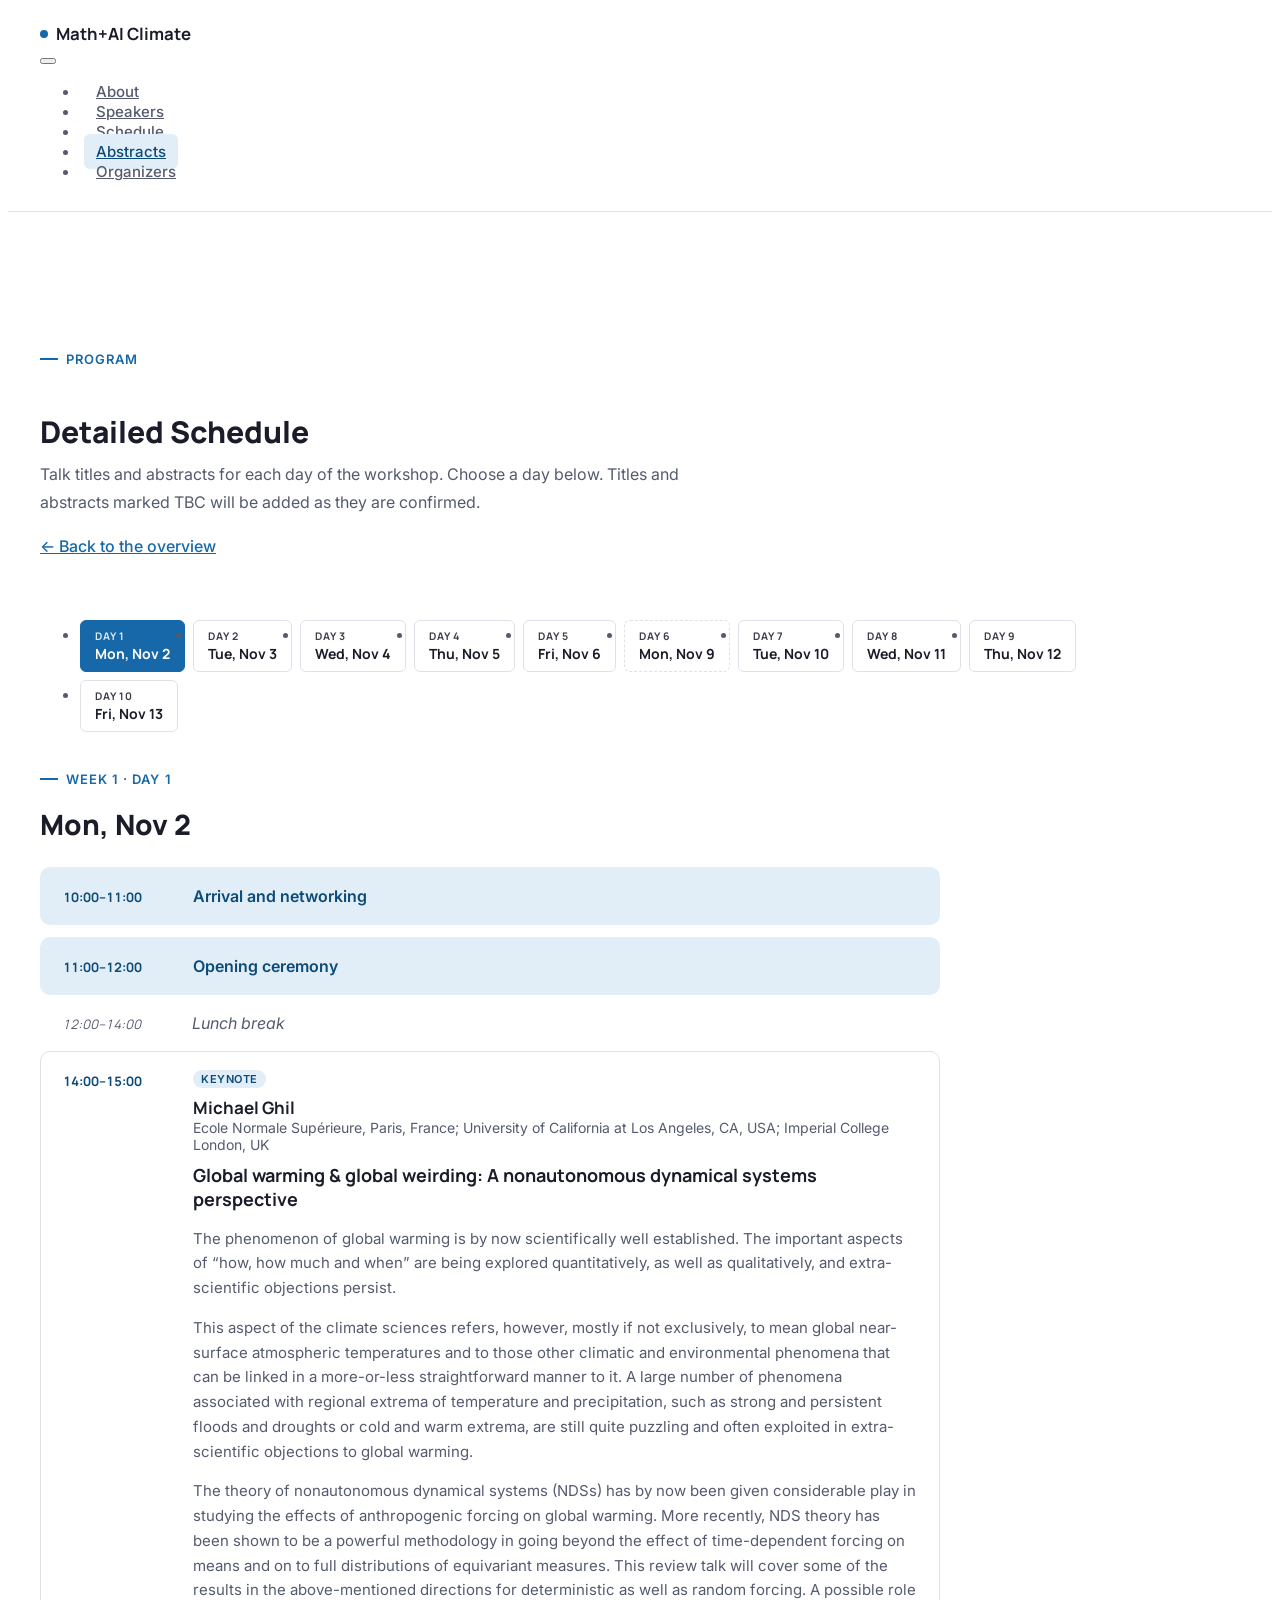
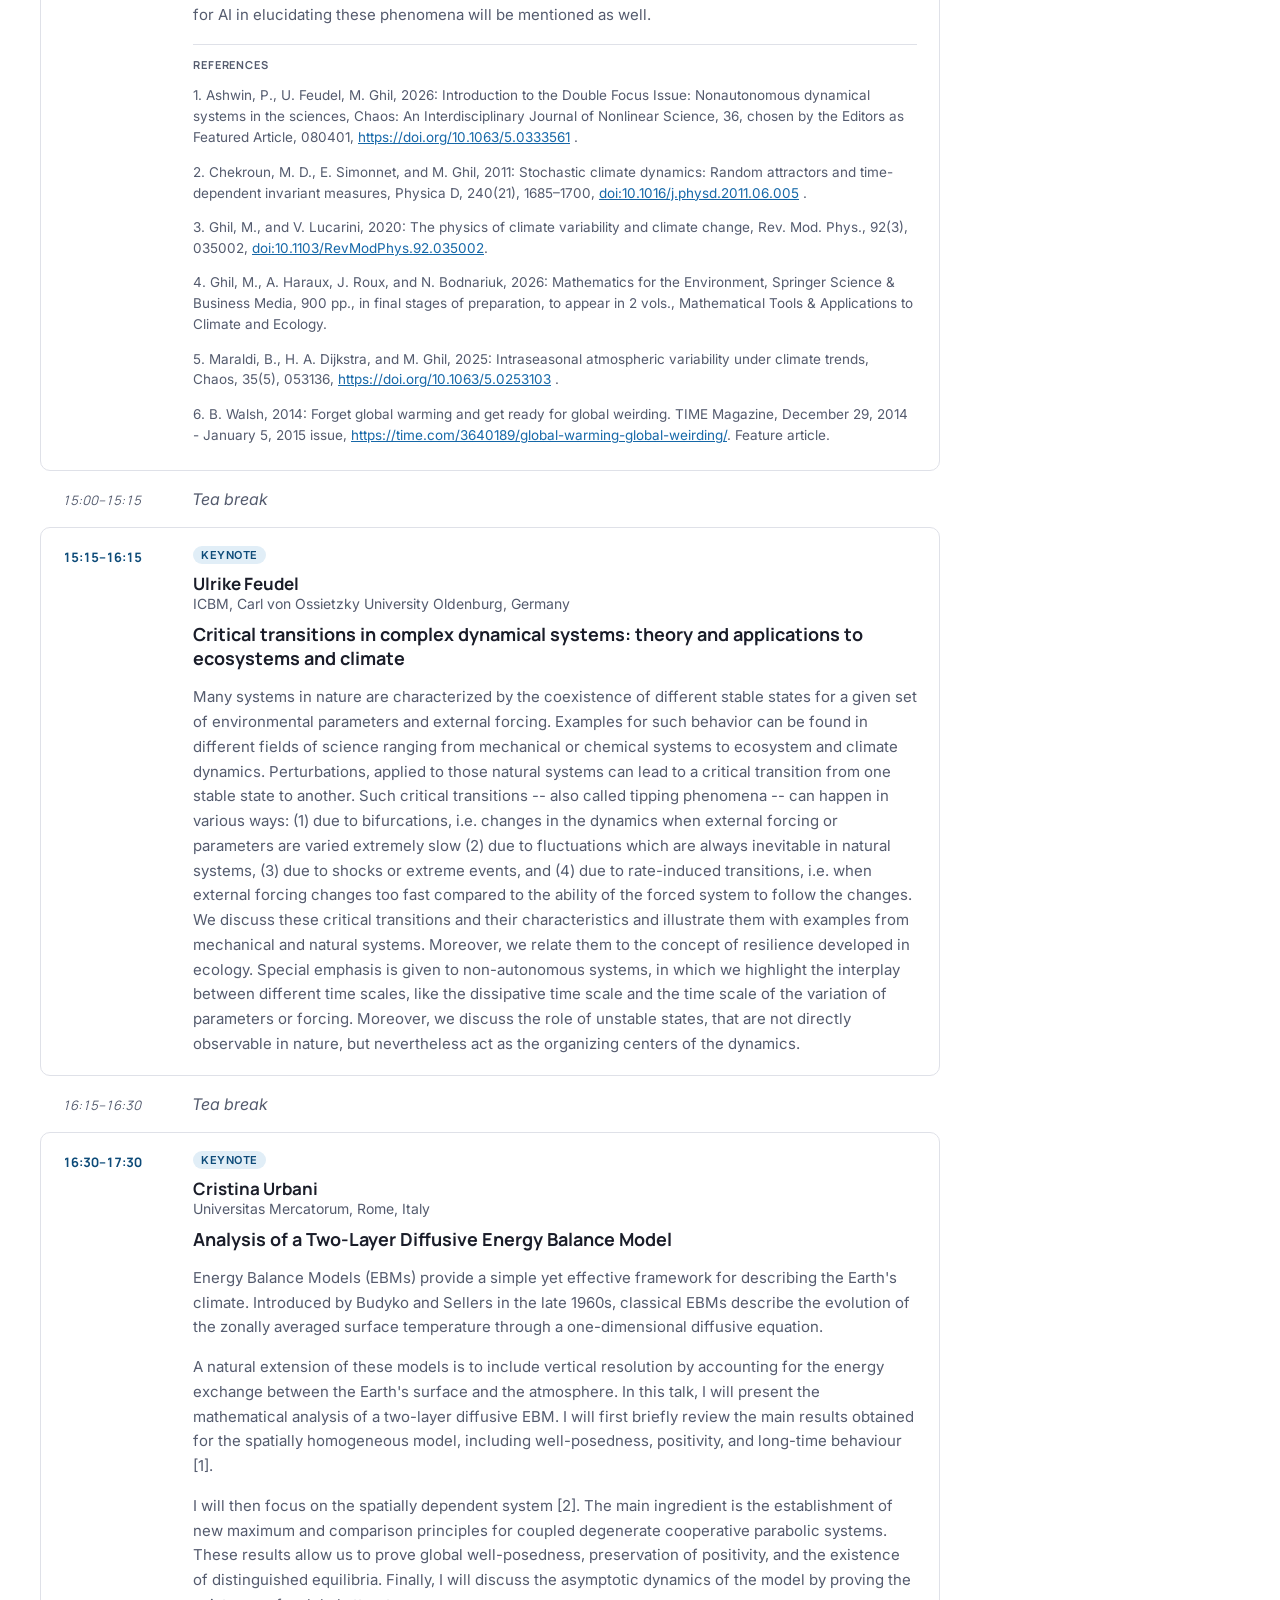
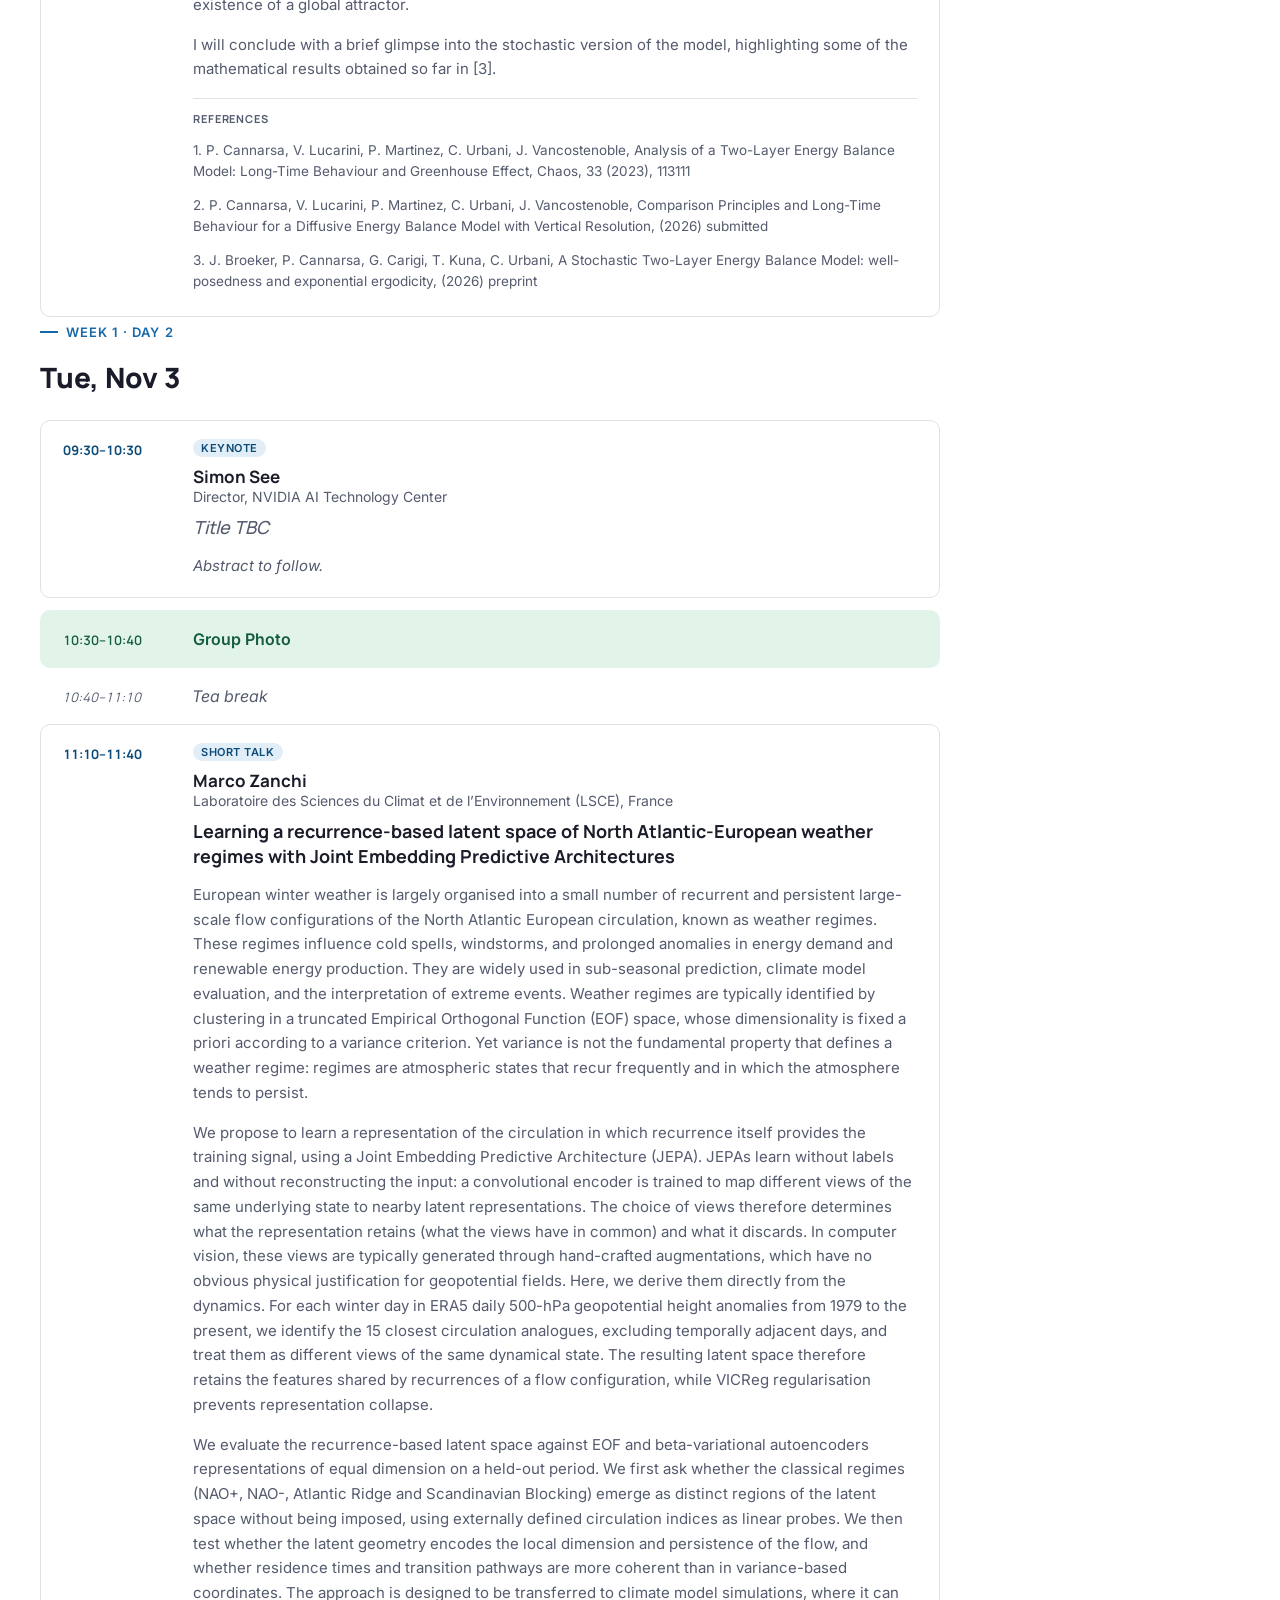
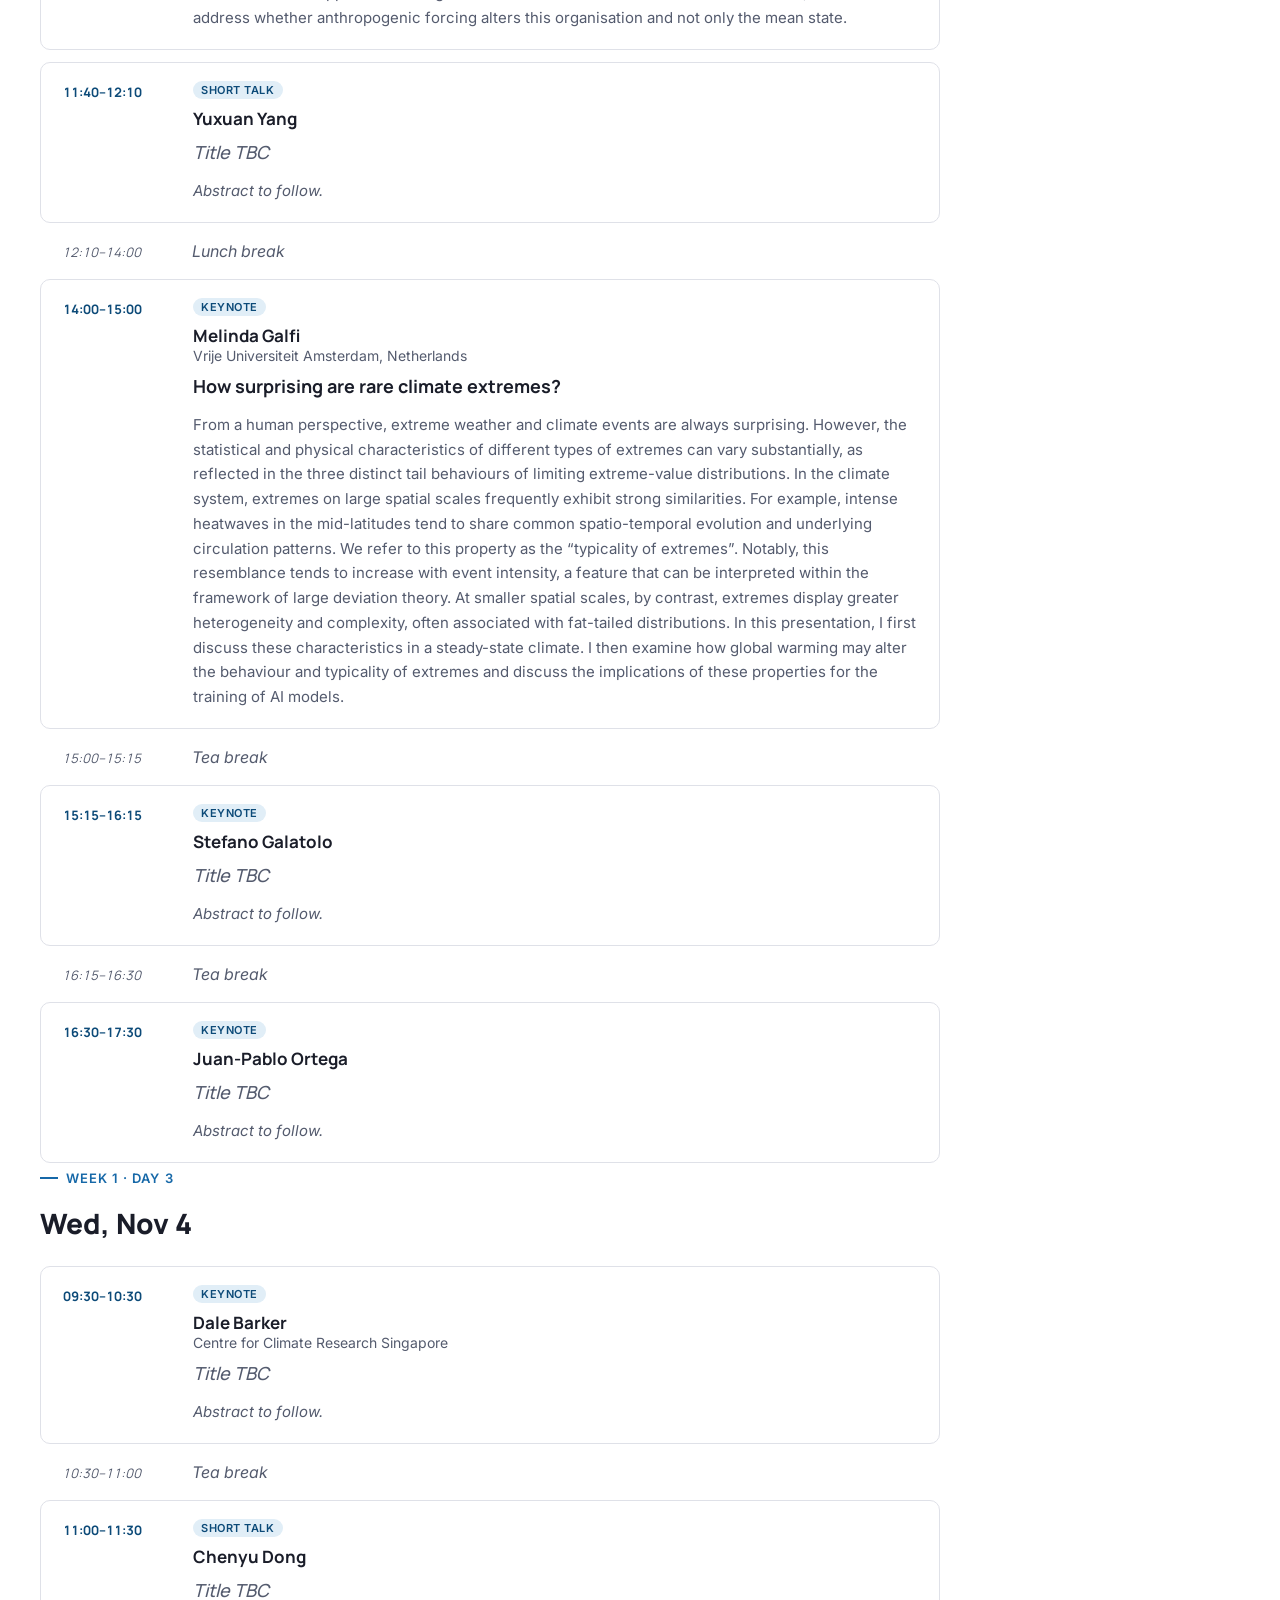
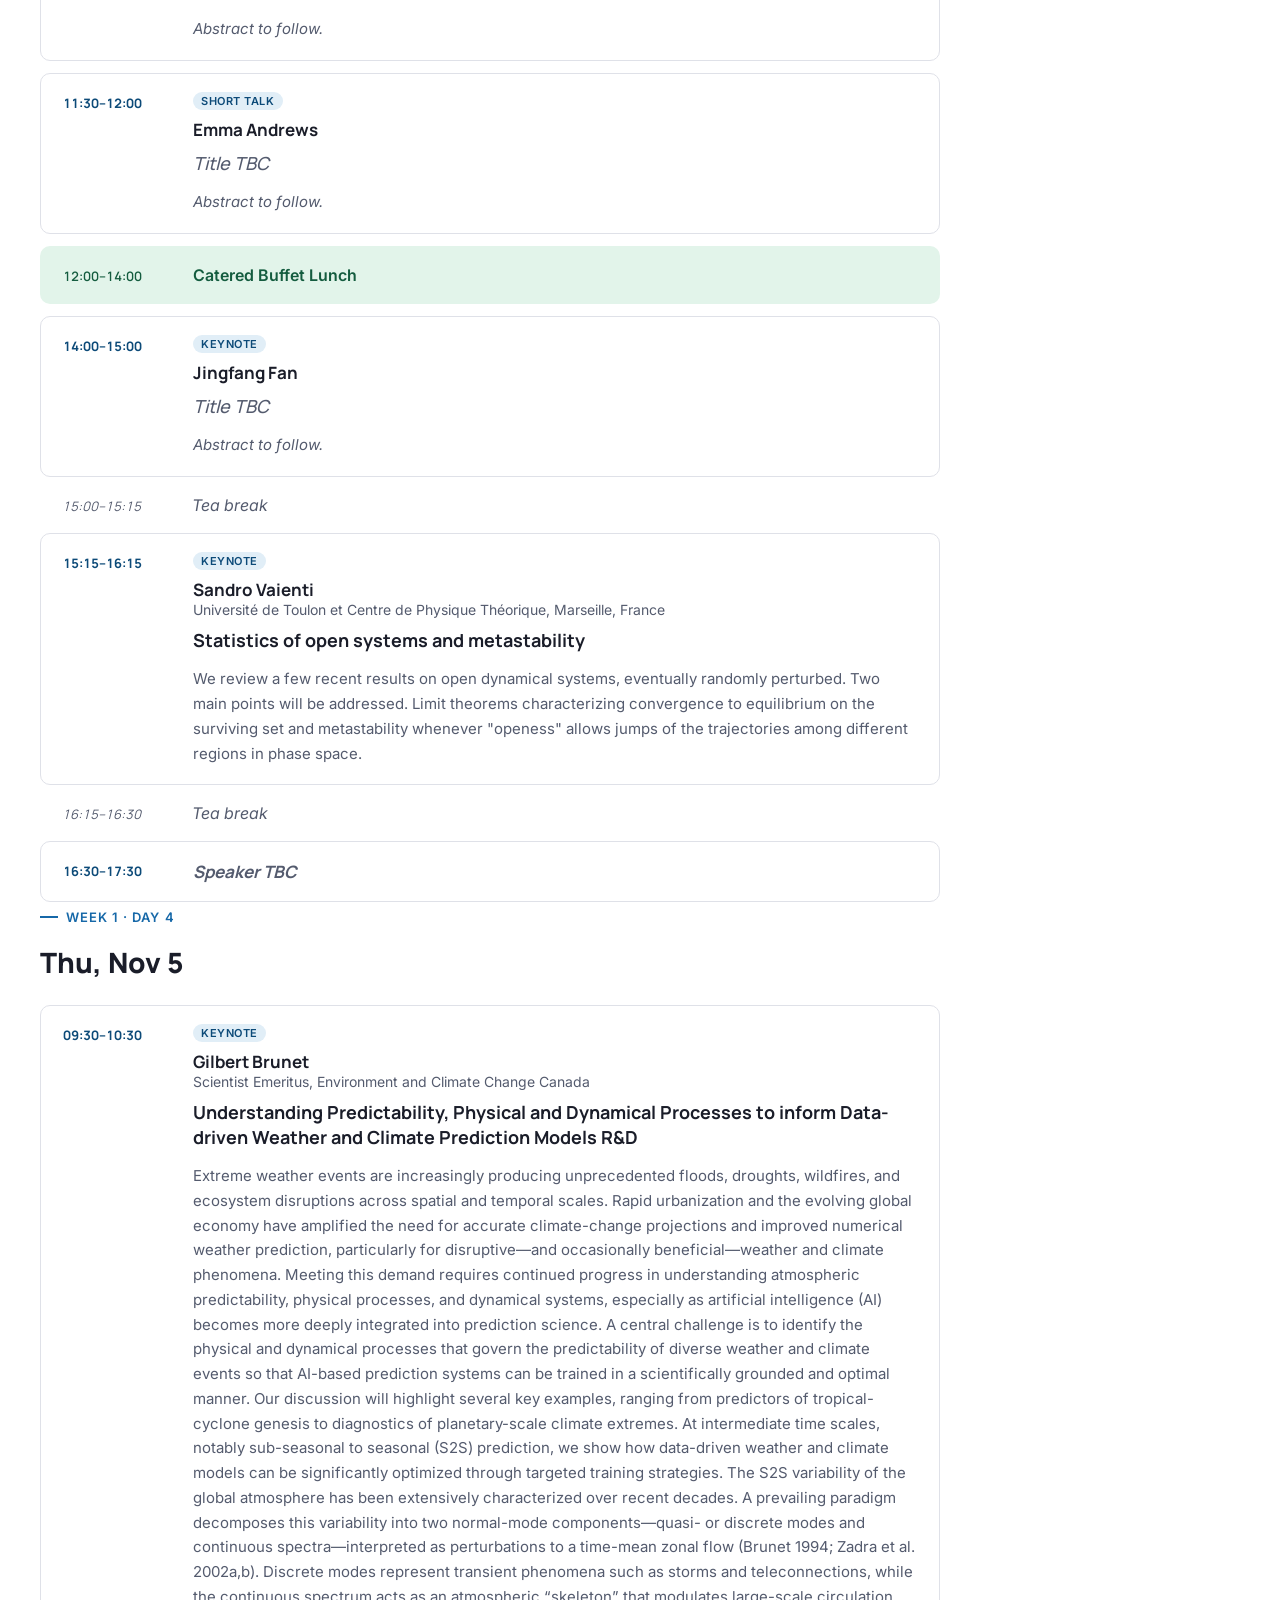
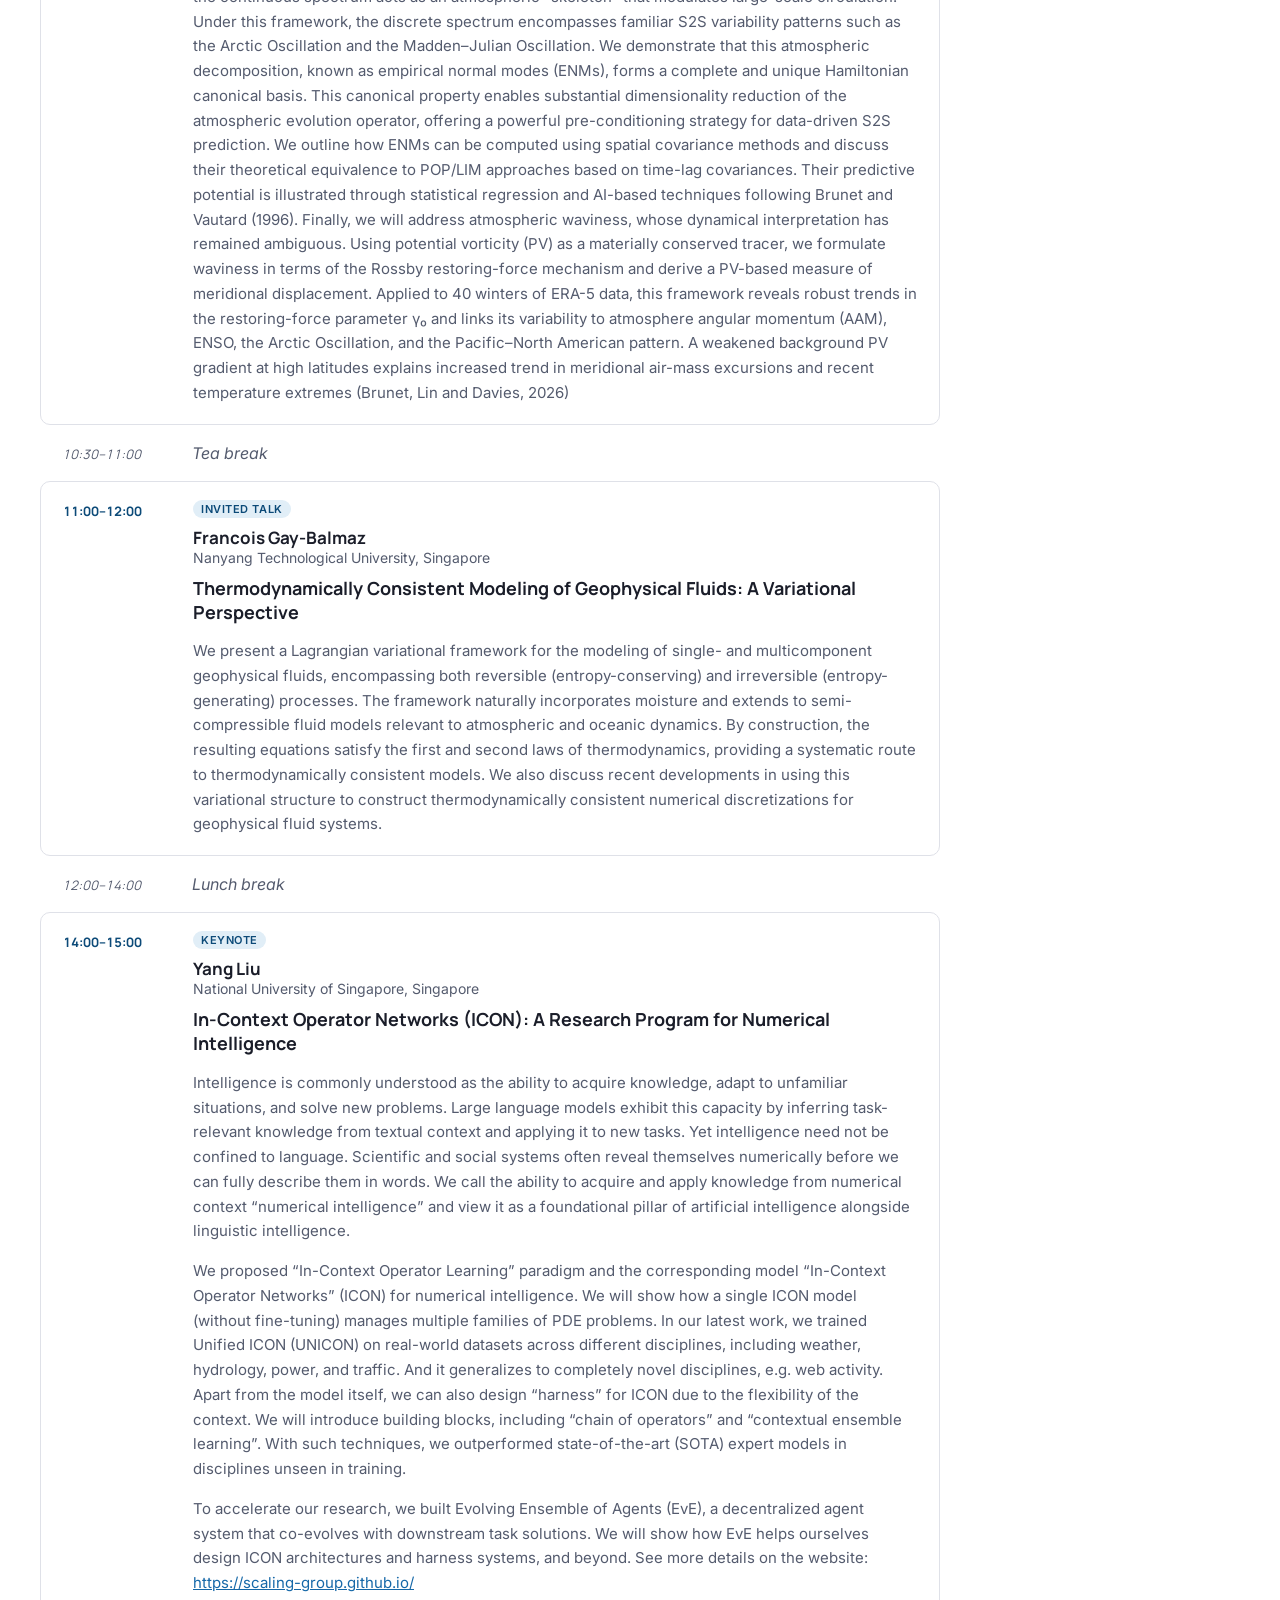
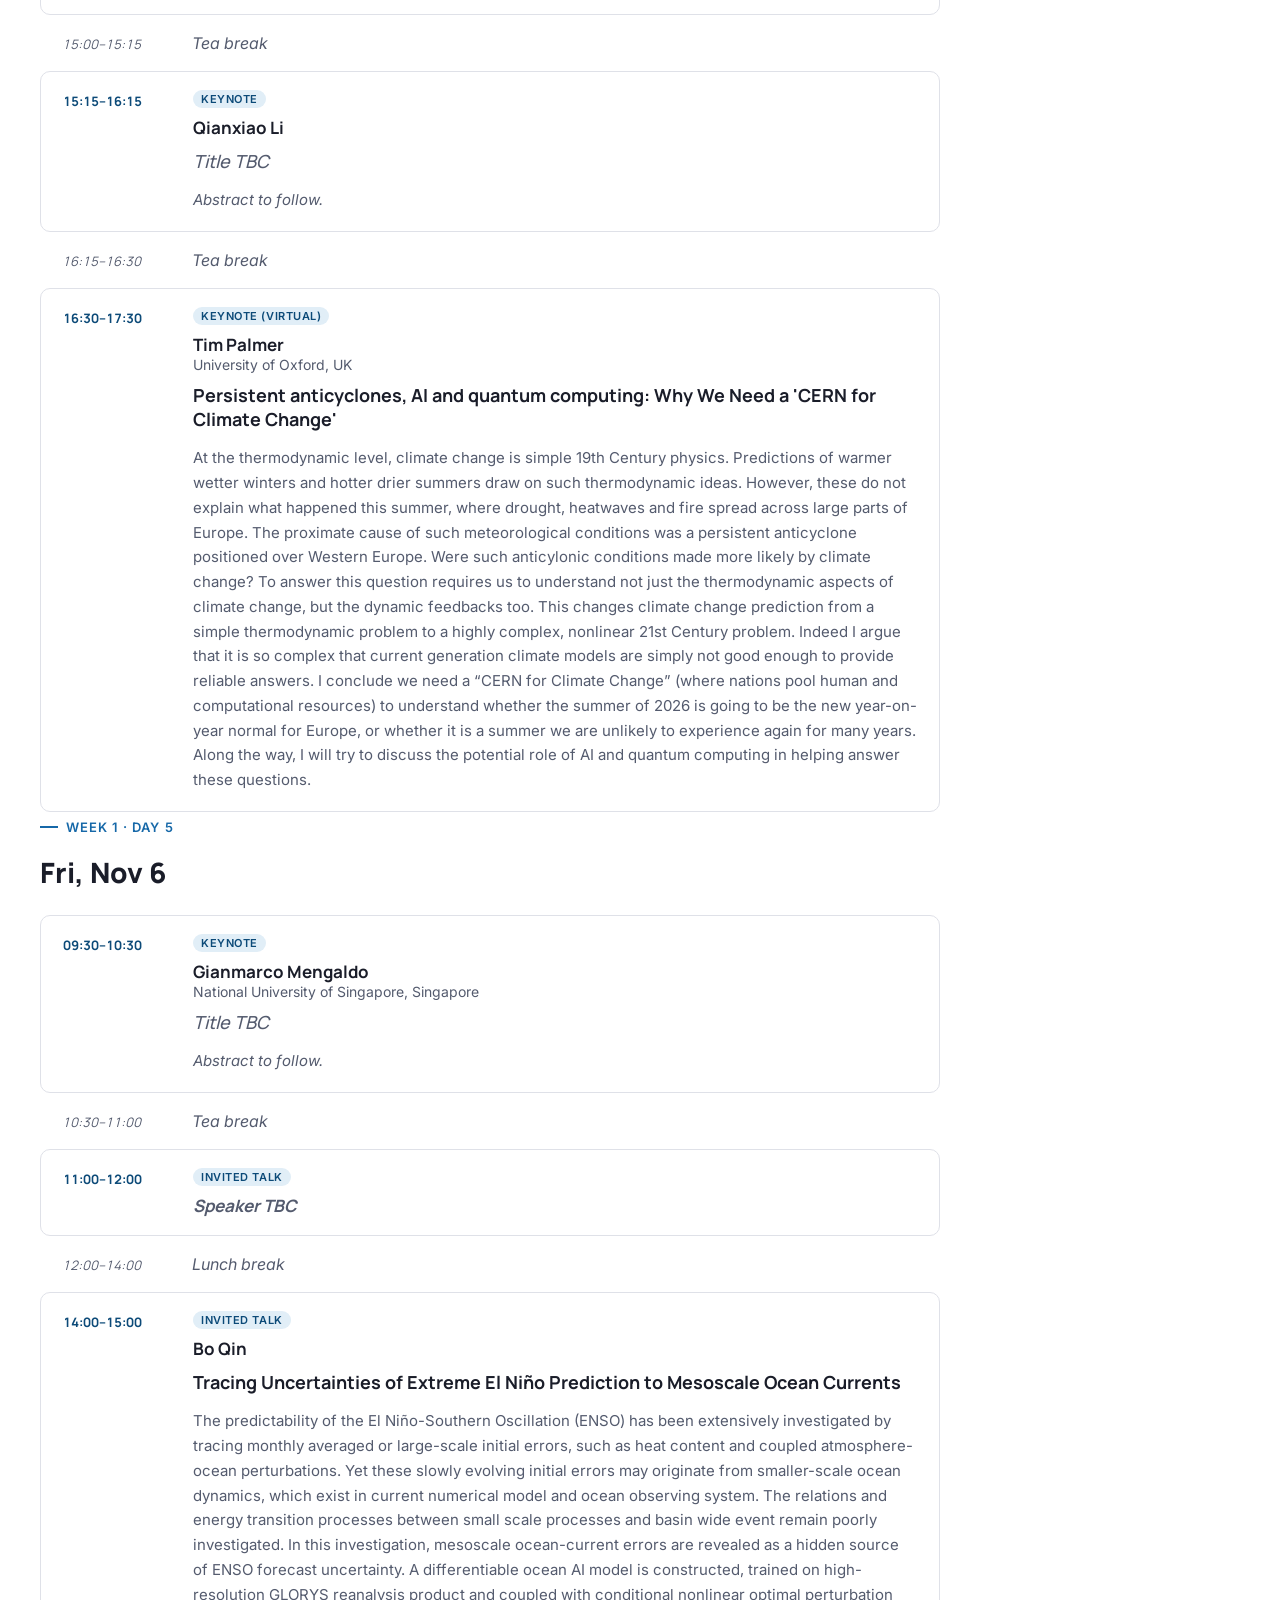
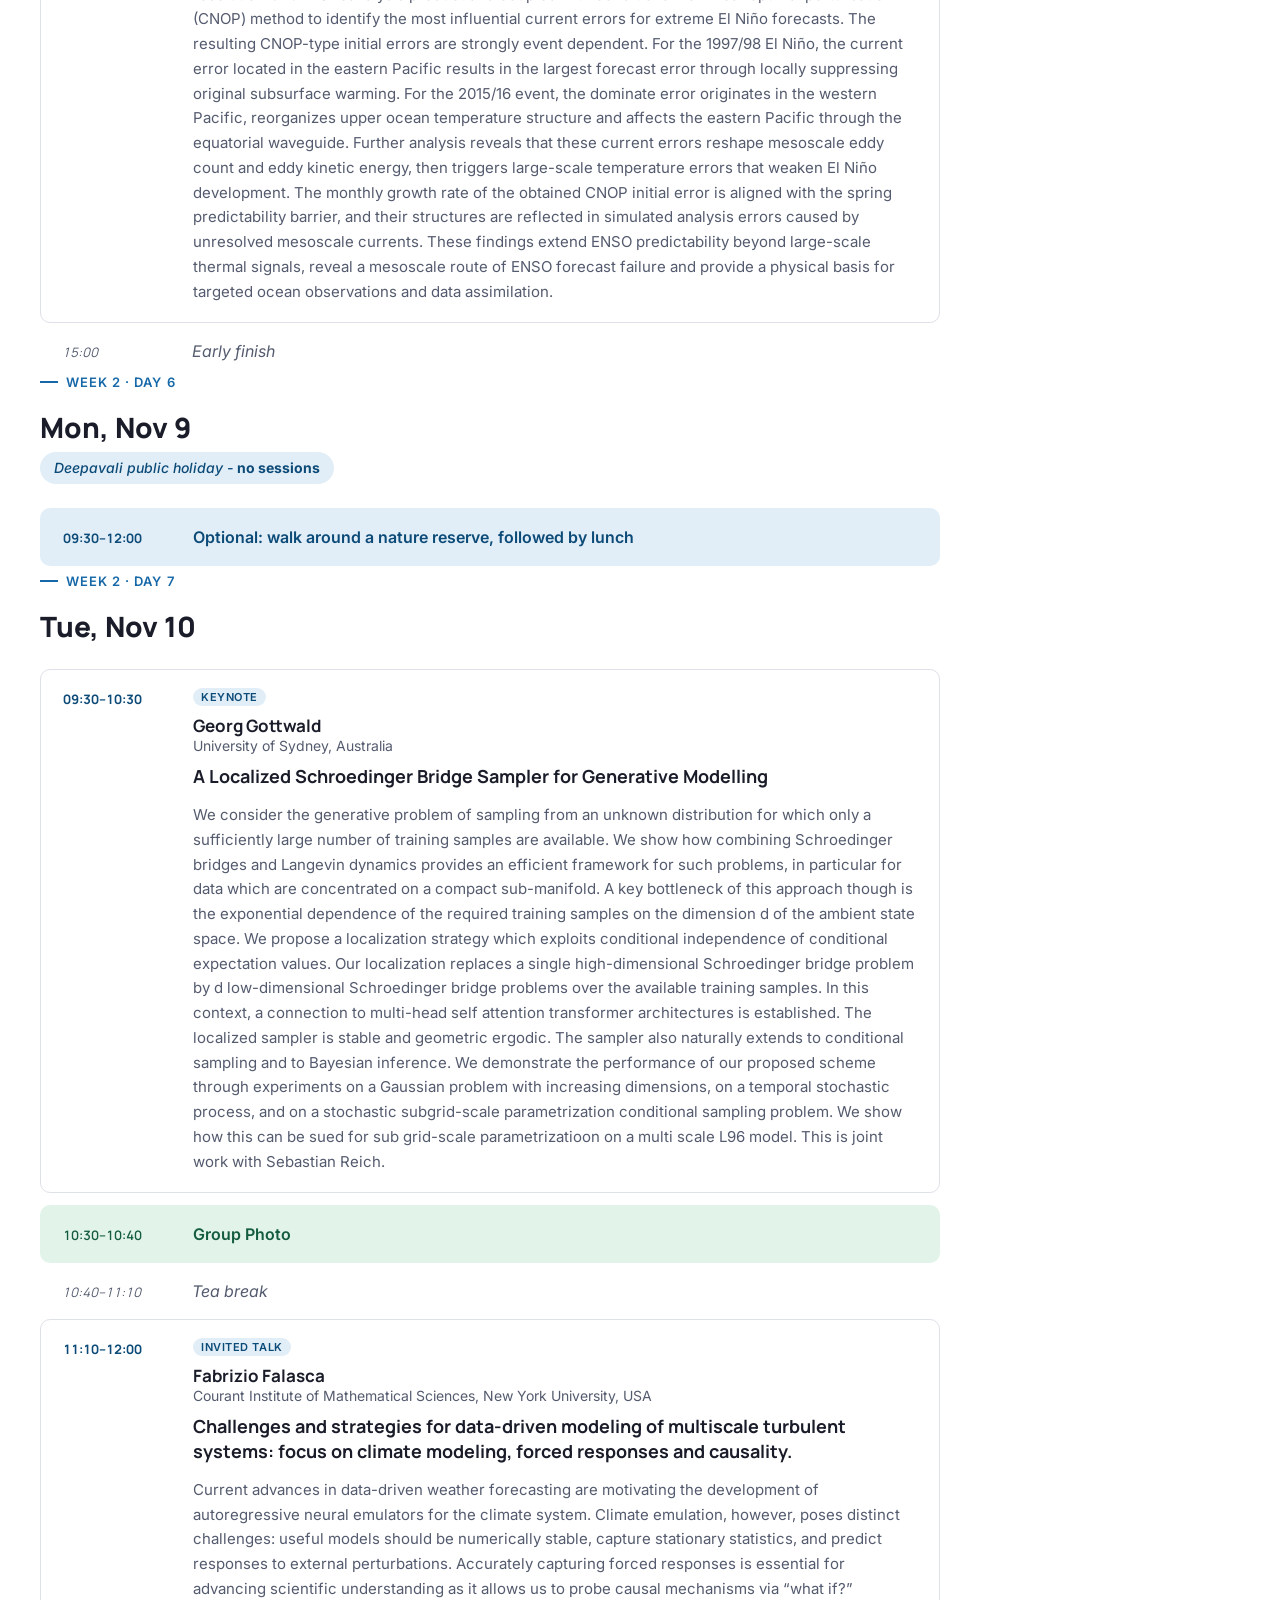
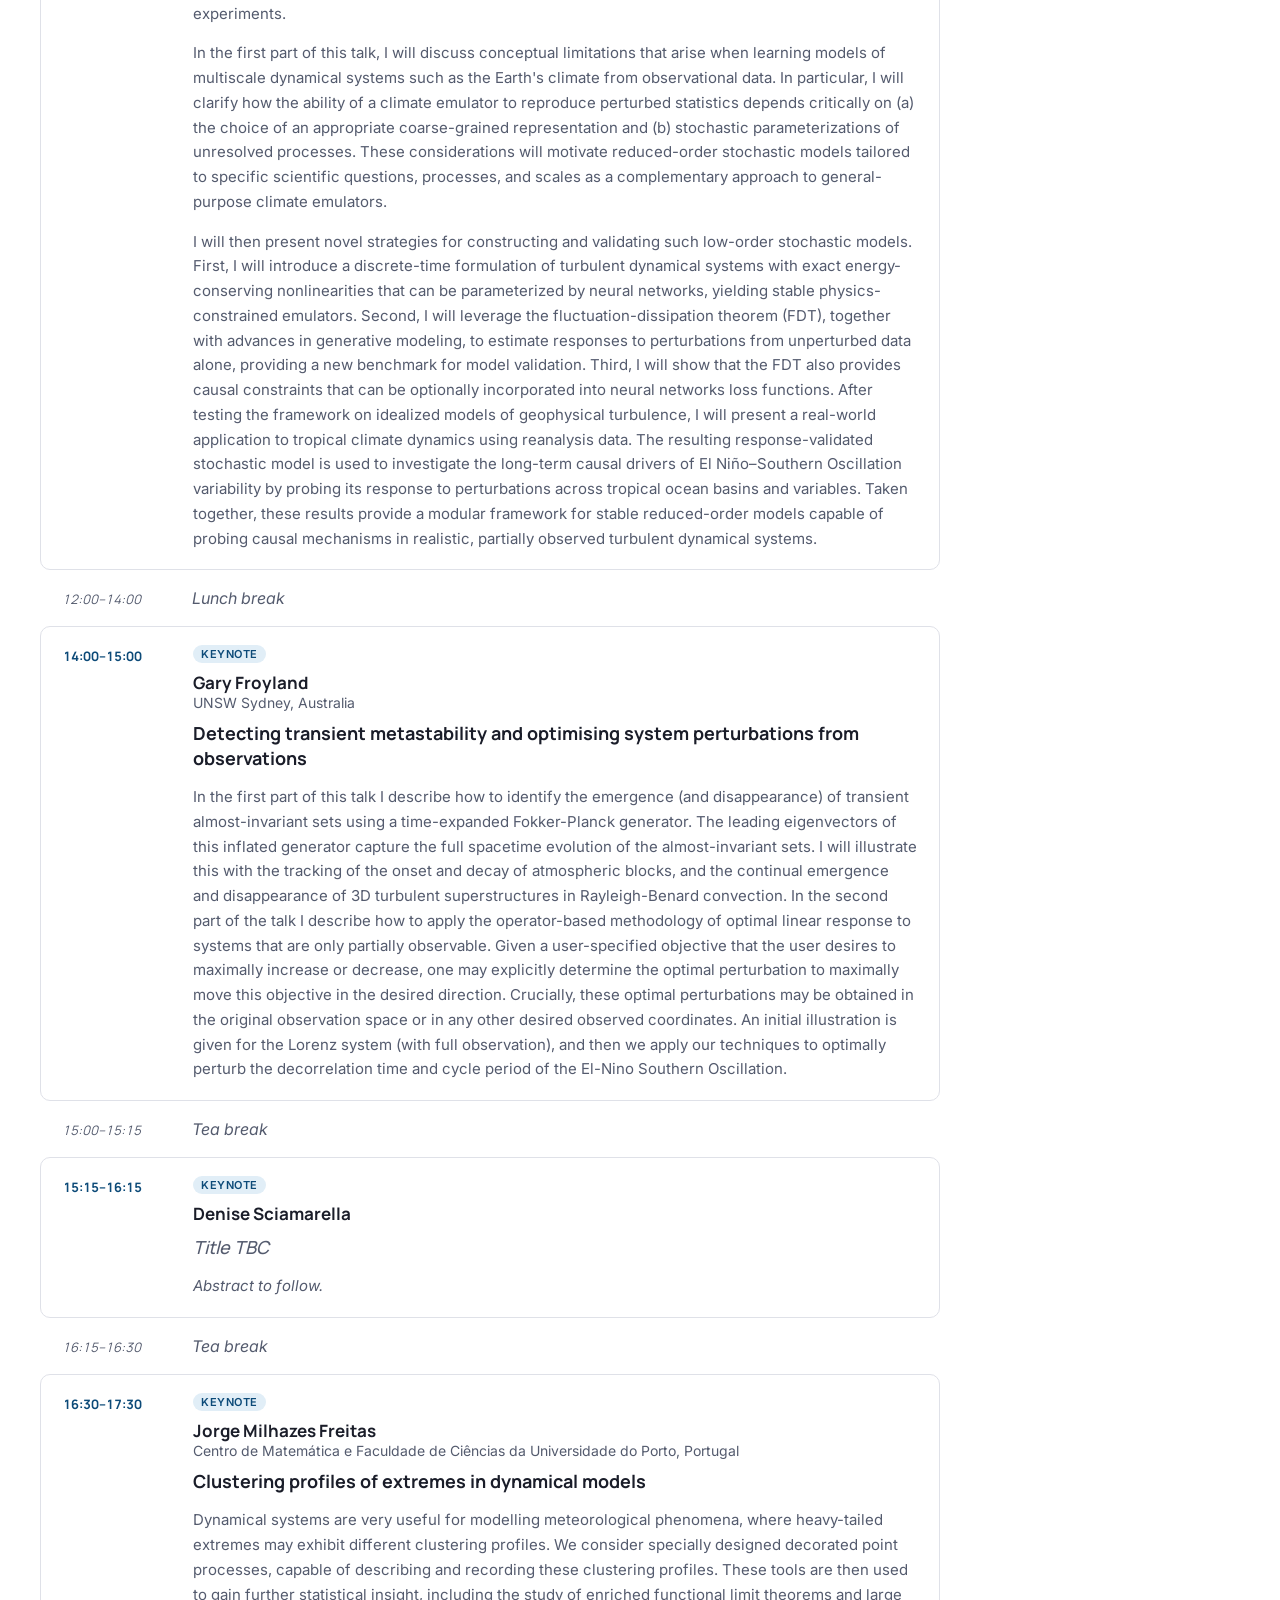
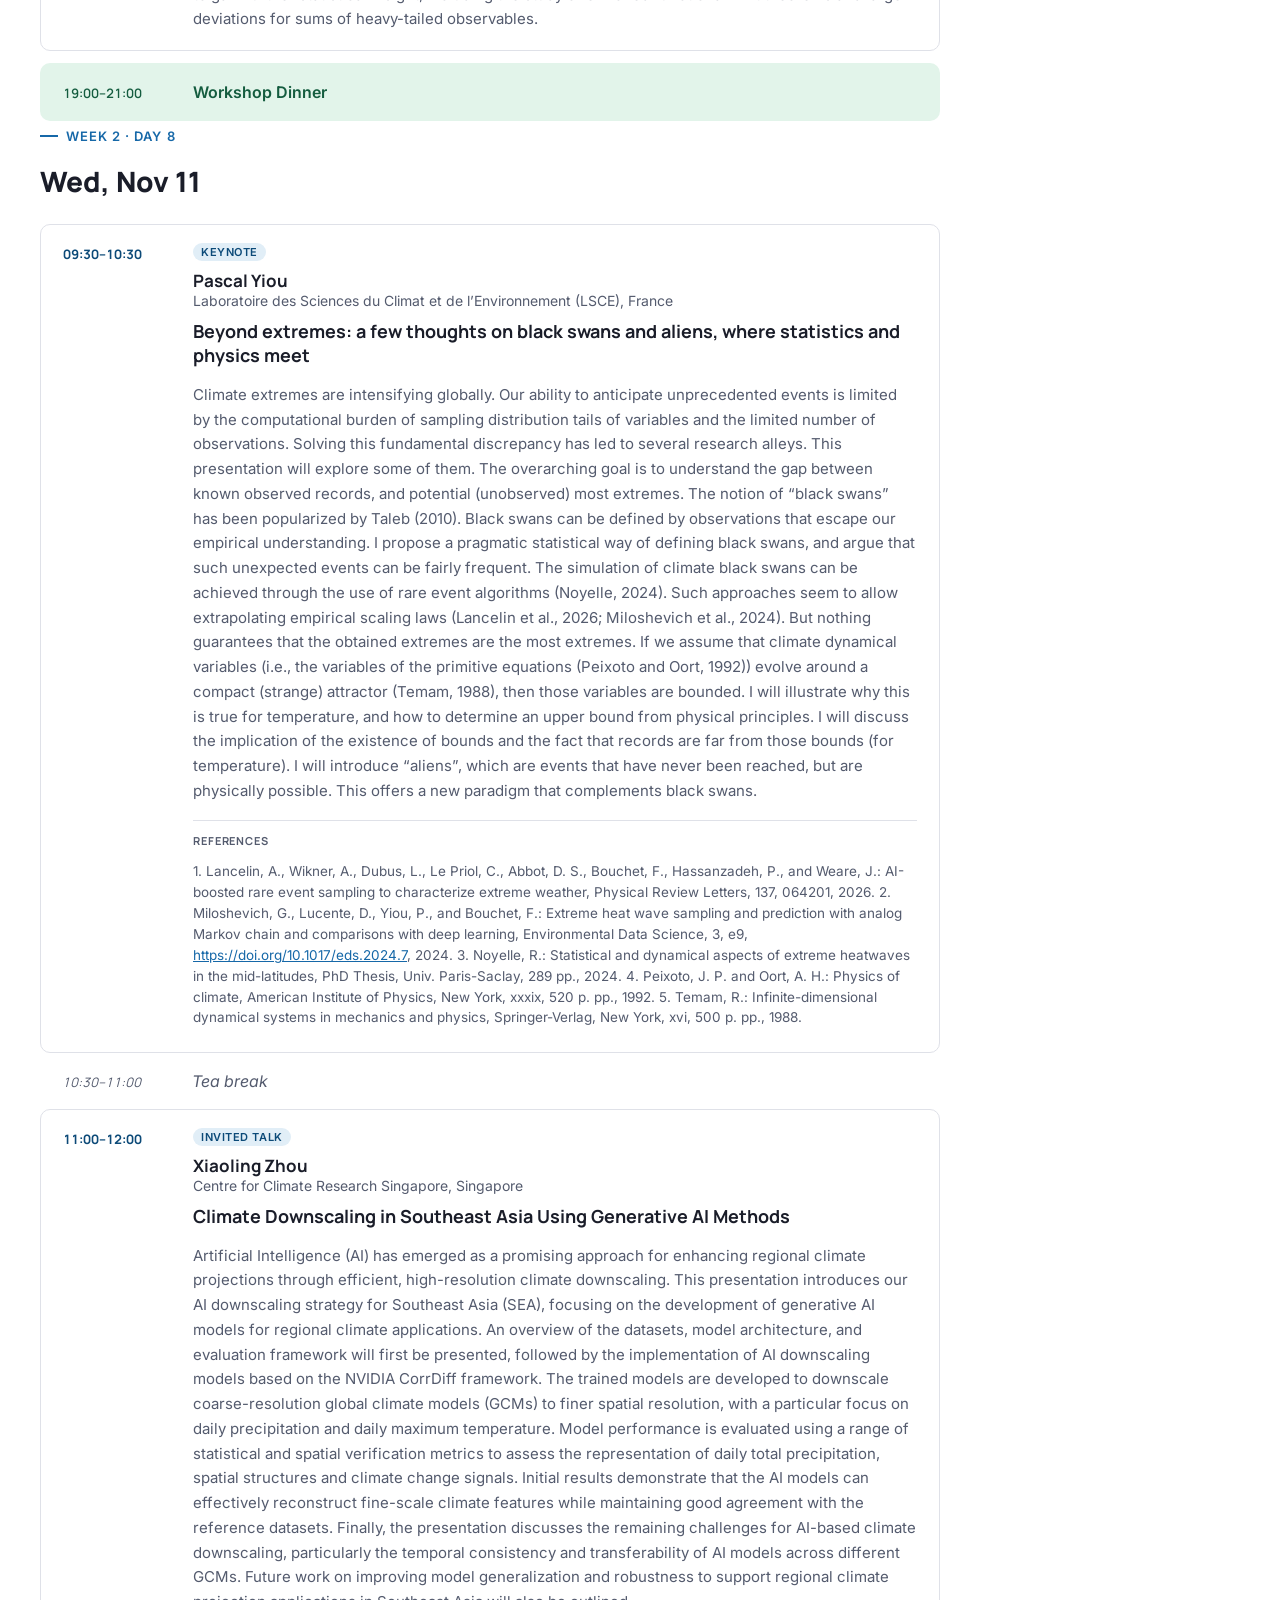
==== schedule.html @ 5d3685b5 "adding abstracts" ====
<!doctype html>
<html class="no-js" lang="en">

<head>
    <meta charset="utf-8">
    <meta http-equiv="X-UA-Compatible" content="IE=edge">
    <meta name="viewport" content="width=device-width, initial-scale=1">

    <link rel="preconnect" href="https://fonts.googleapis.com">
    <link rel="preconnect" href="https://fonts.gstatic.com" crossorigin>
    <link href="https://fonts.googleapis.com/css2?family=Manrope:wght@600;700;800&amp;family=Inter:wght@400;500;600;700&amp;display=swap" rel="stylesheet">

    <title>Detailed Schedule — Math + AI for Weather and Climate, IMS Workshop, NUS 2026</title>

    <link rel="shortcut icon" type="image/svg+xml" href="assets/logo/math-ai-climate.svg" />

    <link rel="stylesheet" href="assets/css/font-awesome.min.css">
    <link rel="stylesheet" href="assets/css/bootstrap.min.css">
    <link rel="stylesheet" href="assets/css/responsive.css">
    <link rel="stylesheet" href="assets/css/style.css">
    <link rel="stylesheet" href="assets/css/theme.css?v=7">

</head>

<body>
    <!-- top-area Start -->
    <header class="header sticky-header">
        <nav class="navbar navbar-expand-lg navbar-light bg-light">
            <div class="container-fluid nav-container">
              <a class="brand-mark" href="index.html"><span class="brand-dot"></span>Math+AI Climate</a>
              <button class="navbar-toggler" type="button" data-bs-toggle="collapse" data-bs-target="#navbarScroll" aria-controls="navbarScroll" aria-expanded="false" aria-label="Toggle navigation">
                <span class="navbar-toggler-icon"></span>
              </button>
              <div class="collapse navbar-collapse" id="navbarScroll">
                <ul class="navbar-nav ms-auto my-2 my-lg-0 navbar-nav-scroll align-items-lg-center">
                  <li class="nav-item">
                    <a class="nav-link" href="index.html#goals">About</a>
                  </li>
                  <li class="nav-item">
                    <a class="nav-link" href="index.html#topics">Speakers</a>
                  </li>
                  <li class="nav-item">
                    <a class="nav-link" href="index.html#schedule">Schedule</a>
                  </li>
                  <li class="nav-item">
                    <a class="nav-link active" href="schedule.html">Abstracts</a>
                  </li>
                  <li class="nav-item">
                    <a class="nav-link" href="index.html#organizers">Organizers</a>
                  </li>
                </ul>
              </div>
            </div>
          </nav>
        <div class="clearfix"></div>
    </header>
    <!-- top-area End -->

    <!-- detailed schedule start -->
    <section id="detailed-schedule" class="schedule section-band">
        <div class="container">
            <div class="section-heading program-page-header">
                <span class="eyebrow">Program</span>
                <h3>Detailed Schedule</h3>
                <p class="section-lede">Talk titles and abstracts for each day of the workshop. Choose a day below. Titles and abstracts marked TBC will be added as they are confirmed.</p>
                <p><a class="link2" href="index.html#schedule">&larr; Back to the overview</a></p>
            </div>

            <!-- Rendered by assets/js/program.js from assets/data/program.js -->
            <div id="program-detailed"></div>
        </div>
    </section>
    <!-- detailed schedule end -->

    <!--footer-copyright start-->
    <footer id="footer-copyright" class="footer-copyright">
        <div class="container">
            <div class="row col-md-6">
                <div class="col-md-6 text-center">
                    <h5>Contact Us</h5>
                    <p><a class="link2" href="mailto:mpegim@nus.edu.sg?subject=Math%2BAI%20for%20Weather%20and%20Climate%20Workshop">Organizers</a></p>
                </div>
                <div class="col-md-6 text-center">
                    <h5>Workshop Location</h5>
                    <p>Hosted by the Institute for Mathematical Sciences (IMS), National University of Singapore</p>
                </div>
            </div>
            <div class="row">
                <div class="col-12 text-center">
                    <div class="hm-footer-copyright">
                        <p>Copyright &copy; Math + AI for Weather and Climate Workshop, IMS–NUS 2026</p>
                    </div>
                </div>
            </div>
        </div>
    </footer>
    <!--footer-copyright end-->

    <script src="assets/js/jquery.js"></script>
    <script src="https://cdn.jsdelivr.net/npm/bootstrap@5.3.0/dist/js/bootstrap.bundle.min.js"></script>

    <!-- Programme: data + renderer -->
    <script src="assets/data/program.js?v=4"></script>
    <script src="assets/js/program.js?v=4"></script>
</body>

</html>
---- assets/css/theme.css ----
/*=========================================================
    Workshop template — brand/theme layer.
    Loads after style.css/responsive.css and overrides them for
    this workshop only; shared framework files (bootstrap, style.css,
    responsive.css, animate.css, etc.) are untouched and reused as-is.

    TO REUSE FOR A NEW WORKSHOP:
    Copy this file to assets/css/[workshop-slug].css, edit the
    :root variables below to match the new brand, and update the
    <link> tag in your HTML to point at the copy. Everything past
    the :root block is structural — it shouldn't need to change.
==========================================================*/

:root {
    /* Ink: body text and headings */
    --ink: #1a1d29;
    --ink-soft: #545b6e;

    /* Surfaces */
    --surface: #ffffff;
    --surface-sunken: #f5f6f8;
    --surface-raised: #ffffff;

    /* Borders */
    --border: #dfe1e8;
    --border-strong: #c5c9d4;

    /* Accent: brand color — links, buttons, active nav, highlighted text */
    --accent: #1668a8;
    --accent-strong: #0c4a78;
    --accent-tint: #e1eef7;

    /* Signal: green counterpart to accent — "break"/"tentative" tags, secondary blobs */
    --signal: #1f8a5f;
    --signal-text: #145c3f;
    --signal-tint: #e2f4ea;

    /* Emerald: brighter highlight green, reserved for the hero marker highlight */
    --emerald: #10b981;
    --emerald-tint: rgba(16, 185, 129, 0.28);

    --focus-ring: rgba(22, 104, 168, 0.35);

    --font-display: 'Manrope', 'Helvetica Neue', Arial, sans-serif;
    --font-body: 'Inter', 'Helvetica Neue', Arial, sans-serif;

    --shadow-sm: 0 1px 2px rgba(16, 20, 30, 0.06);
    --shadow-md: 0 6px 20px rgba(16, 20, 30, 0.08);
    --radius-sm: 6px;
    --radius-md: 10px;
    --radius-lg: 16px;

    --container-max: 1120px;
    --container-wide: clamp(1120px, 82vw, 1720px);
    --measure: 680px;
}

/* -----------------------------------------------------
   Base
------------------------------------------------------ */
body {
    font-family: var(--font-body);
    color: var(--ink-soft);
    background: var(--surface);
    height: auto;
    font-size: 16px;
    -webkit-font-smoothing: antialiased;
}

h1, h2, h3, h4, h5, h6 {
    font-family: var(--font-display);
    font-weight: 700;
    color: var(--ink);
    text-transform: none;
    letter-spacing: 0;
}

p {
    font-family: var(--font-body);
    color: var(--ink-soft);
    line-height: 1.75;
}

a { color: var(--accent); }
a:hover { color: var(--accent-strong); }

.container {
    max-width: var(--container-wide);
    padding-left: 32px;
    padding-right: 32px;
}

.nav-container {
    max-width: var(--container-wide);
    padding-left: 32px;
    padding-right: 32px;
}

::selection {
    background: var(--accent-tint);
    color: var(--accent-strong);
}

a:focus-visible,
button:focus-visible,
.nav-link:focus-visible {
    outline: 2px solid var(--accent);
    outline-offset: 3px;
    border-radius: 2px;
}

/* -----------------------------------------------------
   Eyebrow / kicker labels
------------------------------------------------------ */
.eyebrow {
    display: inline-flex;
    align-items: center;
    gap: 8px;
    font-family: var(--font-body);
    font-size: 13px;
    font-weight: 600;
    letter-spacing: 0.08em;
    text-transform: uppercase;
    color: var(--accent);
    margin-bottom: 14px;
}

.eyebrow::before {
    content: '';
    width: 18px;
    height: 2px;
    background: var(--accent);
    display: inline-block;
}

/* -----------------------------------------------------
   Navigation
------------------------------------------------------ */
.header {
    box-shadow: none;
    border-bottom: 1px solid var(--border);
}

.navbar {
    background-color: rgba(255, 255, 255, 0.92) !important;
    backdrop-filter: saturate(180%) blur(10px) !important;
    padding: 14px 0 !important;
}

.navbar::before,
.navbar::after {
    content: none;
}

.brand-mark {
    font-family: var(--font-display);
    font-weight: 700;
    font-size: 1.05rem;
    color: var(--ink) !important;
    letter-spacing: 0;
    text-decoration: none !important;
    display: flex;
    align-items: center;
    gap: 8px;
}

.brand-mark .brand-dot {
    width: 8px;
    height: 8px;
    border-radius: 50%;
    background: var(--accent);
    display: inline-block;
}

.navbar-nav .nav-link {
    color: var(--ink-soft) !important;
    font-family: var(--font-body);
    font-weight: 500;
    font-size: 0.94rem !important;
    margin-left: 4px;
    margin-right: 4px;
    padding: 8px 12px !important;
    border-radius: var(--radius-sm);
    transition: color 0.15s ease, background-color 0.15s ease !important;
}

.navbar-nav .nav-link:hover,
.navbar-nav .nav-link.active {
    color: var(--accent-strong) !important;
    background-color: var(--accent-tint);
}

.navbar-nav .nav-link:hover::after,
.navbar-nav .nav-link.active::after {
    content: none;
}

.navbar-nav .nav-link.dropdown-toggle::after {
    display: none;
}

.navbar-nav .nav-link.nav-cta {
    background: var(--accent);
    color: #fff !important;
    font-weight: 600 !important;
    padding: 9px 18px !important;
    margin-left: 12px;
}

.navbar-nav .nav-link.nav-cta:hover {
    background: var(--accent-strong);
    color: #fff !important;
}

.dropdown-menu {
    position: absolute !important;
    border: 1px solid var(--border);
    border-radius: var(--radius-md);
    box-shadow: var(--shadow-md);
    padding: 6px;
}

.dropdown-menu .nav-link {
    border-radius: var(--radius-sm);
}

/* Bootstrap's click-toggle JS already opens/closes this menu correctly
   (toggling the .show class); style.css's hover-to-open rule fights it,
   so its display:none-while-hovered behavior is overridden here. */
.dropdown:hover .dropdown-menu:not(.show) {
    display: none !important;
}

/* -----------------------------------------------------
   Hero
------------------------------------------------------ */
.welcome-hero {
    position: relative;
    background: linear-gradient(180deg, var(--surface-sunken) 0%, var(--surface) 100%);
    margin-top: 0;
    padding-top: 132px;
    padding-bottom: 72px;
    overflow: hidden;
}

/* Streamline globe (numerically-integrated flow field, like a SPOD/vorticity
   contour plot) + soft anomaly-map blobs. Inlined (rather than a CSS
   background-image) so its lines can be animated on load; regenerate via
   assets/images/generate-hero-bg.py rather than hand-editing the markup —
   that script also writes a plain static copy to assets/images/hero-bg.svg
   for quick previewing. */
.hero-bg {
    position: absolute;
    inset: 0;
    overflow: hidden;
    mask-image: linear-gradient(180deg, rgba(0,0,0,0.55) 0%, rgba(0,0,0,0.4) 70%, transparent 100%);
    -webkit-mask-image: linear-gradient(180deg, rgba(0,0,0,0.55) 0%, rgba(0,0,0,0.4) 70%, transparent 100%);
    pointer-events: none;
}

.hero-bg svg {
    display: block;
    width: 100%;
    height: 100%;
}

.hero-bg .hero-line {
    stroke-dasharray: var(--len);
    stroke-dashoffset: var(--len);
    animation: hero-line-draw 1.4s cubic-bezier(.25,.1,.25,1) forwards;
    animation-delay: calc(120ms + var(--i) * 10ms);
}

.hero-bg .hero-ring {
    stroke-dasharray: var(--len);
    stroke-dashoffset: var(--len);
    animation: hero-line-draw 1s ease-out forwards;
    animation-delay: 1.6s;
}

.hero-bg .hero-blob {
    opacity: 0;
    animation: hero-blob-fade 1s ease-out forwards;
    animation-delay: calc(1s + var(--bi) * 50ms);
}

@keyframes hero-line-draw {
    to { stroke-dashoffset: 0; }
}

@keyframes hero-blob-fade {
    to { opacity: 1; }
}

@media (prefers-reduced-motion: reduce) {
    .hero-bg .hero-line,
    .hero-bg .hero-ring {
        animation: none;
        stroke-dashoffset: 0;
    }
    .hero-bg .hero-blob {
        animation: none;
        opacity: 1;
    }
}

.hero-shell {
    position: relative;
    z-index: 1;
    display: flex;
    flex-direction: column;
    align-items: flex-start;
    gap: 28px;
    text-align: left;
    max-width: 620px;
    margin: 0;
}

.header-text {
    gap: 20px;
    padding: 0;
    text-align: left;
}

.header-text h2 {
    font-size: 46px;
    font-weight: 800;
    line-height: 1.24;
    text-wrap: balance;
    margin-top: 0;
    color: var(--ink);
    letter-spacing: 0;
    text-align: left;
}


.header-text > p {
    color: var(--ink);
    font-weight: 500;
    font-size: 17px;
    line-height: 1.6;
}

.hero-meta {
    display: flex;
    flex-direction: column;
    align-items: flex-start;
    gap: 10px;
}

.hero-meta-line {
    display: inline-flex;
    align-items: center;
    gap: 10px;
    font-size: 15.5px;
    font-weight: 600;
    color: var(--ink);
}

.hero-meta-line i {
    color: var(--accent);
    width: 16px;
    text-align: center;
}

.hero-pill {
    display: inline-flex;
    align-items: center;
    gap: 8px;
    font-size: 14.5px;
    font-weight: 600;
    color: var(--ink);
    background: var(--surface);
    border: 1px solid var(--border);
    border-radius: 999px;
    padding: 8px 16px;
    margin-top: 4px;
}

.hero-pill i { color: var(--accent); }

.header-text .hero-register-btn {
    display: inline-flex;
    align-items: center;
    gap: 8px;
    align-self: flex-start;
    width: auto;
    height: auto;
    line-height: normal;
    margin-top: 6px;
    font-size: 15.5px;
    font-weight: 700;
    text-transform: none;
    color: #ffffff;
    background: var(--signal);
    border: 1px solid var(--signal);
    border-radius: 999px;
    padding: 12px 26px;
    text-decoration: none;
    box-shadow: none;
    transition: background 0.2s ease, transform 0.2s ease;
}

.header-text .hero-register-btn:hover {
    background: var(--signal-text);
    border-color: var(--signal-text);
    color: #ffffff;
    transform: translateY(-1px);
}

.hero-tagline {
    font-family: var(--font-display);
    font-size: 19px;
    font-weight: 500;
    color: var(--ink);
    font-style: normal;
    text-align: center;
    margin: 0 auto;
    padding-top: 20px;
    border-top: 1px solid var(--border);
    width: 100%;
}

/* -----------------------------------------------------
   Section rhythm
------------------------------------------------------ */
section[id] {
    scroll-margin-top: 88px;
}

.section-band {
    padding: 76px 0;
}

.section-band + .section-band {
    border-top: 1px solid var(--border);
}

.section-band-sunken {
    background: var(--surface-sunken);
}

/* Two-column layout for text-heavy sections (About, Submissions) so the
   heading anchors a left rail instead of stacking above a narrow, isolated
   prose column on wide screens. */
.section-split {
    display: block;
}

@media (min-width: 1100px) {
    .section-split {
        display: grid;
        grid-template-columns: 320px 1fr;
        gap: 64px;
        align-items: start;
    }

    .section-split-heading {
        position: sticky;
        top: 110px;
        margin-bottom: 0;
        max-width: none;
    }

    .section-split-body {
        max-width: var(--measure);
    }
}

.content-col {
    max-width: var(--measure);
    margin: 0;
}

.content-col-wide {
    max-width: none;
}

.section-heading {
    align-items: flex-start;
    margin-bottom: 36px;
    max-width: 640px;
}

.section-heading h3 {
    font-size: 30px;
    font-weight: 800;
    margin-bottom: 6px;
}

.section-heading .separator-div {
    display: none;
}

.section-heading p.section-lede {
    color: var(--ink-soft);
    font-size: 16px;
    margin-top: 8px;
}

.prose p {
    text-align: left;
    font-size: 16.5px;
}

.prose p + p {
    margin-top: 18px;
}

/* -----------------------------------------------------
   Topics: focus list
------------------------------------------------------ */
.focus-list {
    display: grid;
    grid-template-columns: repeat(3, 1fr);
    gap: 16px;
    margin: 28px 0 0;
    padding: 0;
    list-style: none;
}

.focus-list li {
    background: var(--surface);
    border: 1px solid var(--border);
    border-radius: var(--radius-md);
    padding: 20px 22px;
    font-size: 15px;
    color: var(--ink-soft);
    margin: 0;
    line-height: 1.6;
}

.focus-list .focus-tag {
    display: block;
    font-family: var(--font-display);
    font-weight: 600;
    color: var(--ink);
    font-size: 15px;
    margin-bottom: 6px;
}

/* -----------------------------------------------------
   Speaker cards
------------------------------------------------------ */
.speaker-grid {
    display: grid;
    grid-template-columns: repeat(2, 1fr);
    gap: 16px;
    margin-top: 36px;
}

.speaker-card {
    display: flex;
    flex-direction: row;
    align-items: center;
    gap: 18px;
    background: var(--surface);
    border: 1px solid var(--border);
    border-radius: var(--radius-lg);
    padding: 20px 24px;
    height: 100%;
}

.speaker-avatar {
    flex-shrink: 0;
    width: 68px;
    height: 68px;
    border-radius: 50%;
    object-fit: cover;
    border: 2px solid var(--accent-tint);
    box-shadow: 0 0 0 1px var(--border);
}

.speaker-card-index {
    font-family: var(--font-display);
    font-size: 13px;
    font-weight: 600;
    color: var(--accent);
    letter-spacing: 0.04em;
}

.speaker-card h6 {
    font-size: 19px;
    font-weight: 600;
    margin: 0;
}

.speaker-card .speaker-affiliation {
    font-size: 14px;
    color: var(--ink-soft);
    margin: 2px 0 0;
}

.tentative-tag {
    font-size: 13px;
    font-weight: 400;
    color: var(--ink-soft);
}

.speaker-card {
    position: relative;
}

/* -----------------------------------------------------
   Schedule
------------------------------------------------------ */
.schedule-table-wrap {
    border: 1px solid var(--border);
    border-radius: var(--radius-lg);
    overflow: hidden;
    background: var(--surface);
}

.schedule-table-wrap .table {
    margin-top: 0;
}

.schedule-table-wrap .table th,
.schedule-table-wrap .table td {
    padding: 15px 20px;
    font-size: 15px;
}

.schedule-table-wrap thead th {
    background: var(--ink) !important;
    color: #fff;
    font-family: var(--font-display);
    font-weight: 500;
    font-size: 12.5px;
    text-transform: uppercase;
    letter-spacing: 0.07em;
}

.schedule-table-wrap tbody tr {
    background: var(--surface) !important;
    border-bottom: 1px solid var(--border);
}

.schedule-table-wrap tbody tr:last-child {
    border-bottom: none;
}

.schedule-table-wrap td:first-child {
    font-variant-numeric: tabular-nums;
    color: var(--ink-soft);
    white-space: nowrap;
    font-size: 14.5px;
}

.schedule-break-row td {
    background: var(--surface-sunken) !important;
    font-family: var(--font-display);
    font-weight: 500;
    font-size: 12.5px;
    text-transform: uppercase;
    letter-spacing: 0.06em;
    color: var(--ink-soft);
}

.schedule-holiday-row td {
    background: var(--surface-sunken) !important;
}

.schedule-holiday-row td:first-child {
    font-weight: 600;
    color: var(--ink);
}

.holiday-badge {
    display: inline-block;
    font-family: var(--font-body);
    font-size: 14px;
    font-weight: 500;
    font-style: italic;
    line-height: 1.4;
    color: var(--accent-strong);
    background: var(--accent-tint);
    padding: 6px 14px;
    border-radius: 16px;
}

.holiday-badge strong {
    font-style: normal;
    font-weight: 700;
}

/* -----------------------------------------------------
   Detailed program — weekly card grid
------------------------------------------------------ */
.week-schedule {
    display: flex;
    flex-direction: column;
    gap: 36px;
}

.week-block-label {
    display: flex;
    align-items: baseline;
    gap: 10px;
    font-size: 14px;
    font-weight: 500;
    color: var(--ink-soft);
    margin-bottom: 14px;
}

.week-block-label span {
    font-family: var(--font-display);
    font-weight: 800;
    font-size: 12px;
    text-transform: uppercase;
    letter-spacing: 0.09em;
    color: #fff;
    background: var(--accent);
    padding: 5px 12px;
    border-radius: 999px;
}

.week-grid {
    display: grid;
    grid-template-columns: repeat(5, minmax(210px, 1fr));
    gap: 16px;
    overflow-x: auto;
    padding-bottom: 4px;
}

.day-card {
    background: var(--surface);
    border: 1px solid var(--border);
    border-radius: var(--radius-lg);
    box-shadow: var(--shadow-sm);
    padding: 18px;
    display: flex;
    flex-direction: column;
    min-width: 0;
}

.day-card-header {
    display: flex;
    flex-direction: column;
    gap: 2px;
    padding-bottom: 12px;
    margin-bottom: 12px;
    border-bottom: 1px solid var(--border);
}

.day-card-num {
    font-family: var(--font-display);
    font-weight: 700;
    font-size: 11.5px;
    text-transform: uppercase;
    letter-spacing: 0.08em;
    color: var(--accent);
}

.day-card-date {
    font-family: var(--font-display);
    font-weight: 700;
    font-size: 16px;
    color: var(--ink);
}

.day-card-theme {
    font-size: 12px;
    font-weight: 600;
    color: var(--accent-strong);
    margin: -6px 0 12px;
}

.day-card-holiday .holiday-badge {
    margin: -2px 0 12px;
}

.day-card-list {
    list-style: none;
    margin: 0;
    padding: 0;
    display: flex;
    flex-direction: column;
    gap: 6px;
}

.session-row {
    display: flex;
    flex-direction: column;
    gap: 2px;
    padding: 8px 10px;
    border-radius: var(--radius-sm);
}

.session-time {
    font-family: var(--font-display);
    font-weight: 700;
    font-size: 11px;
    letter-spacing: 0.02em;
    color: var(--ink-soft);
    font-variant-numeric: tabular-nums;
}

.session-title {
    font-size: 13px;
    line-height: 1.4;
    color: var(--ink);
}

.session-row.is-break {
    padding: 4px 10px;
}

.session-row.is-break .session-time,
.session-row.is-break .session-title {
    color: var(--ink-soft);
    font-style: italic;
    font-weight: 400;
}

.session-row.is-keynote,
.session-row.is-talk {
    background: var(--accent-tint);
}

.session-row.is-keynote .session-time,
.session-row.is-talk .session-time {
    color: var(--accent-strong);
}

.session-row.is-keynote .session-title,
.session-row.is-talk .session-title {
    font-weight: 700;
    color: var(--accent-strong);
}

.session-row.is-social {
    background: var(--signal-tint);
}

.session-row.is-social .session-time {
    color: var(--signal-text);
}

.session-row.is-social .session-title {
    font-weight: 600;
    color: var(--signal-text);
}

@media (max-width: 1400px) {
    .week-grid { grid-template-columns: repeat(5, 240px); }
}

.schedule-tag {
    display: inline-block;
    font-size: 11px;
    font-weight: 600;
    text-transform: uppercase;
    letter-spacing: 0.05em;
    padding: 2px 8px;
    border-radius: 999px;
    background: var(--accent-tint);
    color: var(--accent-strong);
    margin-right: 8px;
    vertical-align: middle;
}

.schedule-tag.is-break {
    background: var(--signal-tint);
    color: var(--signal-text);
}

/* -----------------------------------------------------
   Call for submissions — accordion
------------------------------------------------------ */
.cfs-accordion .accordion-item {
    border: 1px solid var(--border);
    border-radius: var(--radius-md) !important;
    margin-bottom: 12px;
    overflow: hidden;
}

.cfs-accordion .accordion-item:last-child {
    margin-bottom: 0;
}

.cfs-accordion .accordion-button {
    font-family: var(--font-display);
    font-weight: 500;
    font-size: 16px;
    color: var(--ink);
    background: var(--surface);
    padding: 18px 22px;
}

.cfs-accordion .accordion-button:not(.collapsed) {
    background: var(--accent-tint);
    color: var(--accent-strong);
    box-shadow: none;
}

.cfs-accordion .accordion-button:focus {
    box-shadow: 0 0 0 3px var(--focus-ring);
}

.cfs-accordion .accordion-button::after {
    filter: hue-rotate(190deg) saturate(1.4);
}

.cfs-accordion .accordion-body {
    padding: 6px 22px 20px;
    font-size: 15.5px;
    color: var(--ink-soft);
    text-align: left;
}

.cfs-accordion .accordion-body p { margin-bottom: 10px; }
.cfs-accordion .accordion-body p:last-child { margin-bottom: 0; }

.dates-table-wrap {
    border: 1px solid var(--border);
    border-radius: var(--radius-md);
    overflow: hidden;
}

.dates-table-wrap .table {
    margin-top: 0;
}

.dates-table-wrap .table td {
    padding: 14px 20px;
    font-size: 15px;
}

.dates-table-wrap .table tbody tr:nth-of-type(odd) {
    background-color: var(--surface-sunken) !important;
}

.dates-note {
    font-size: 13.5px;
    color: var(--ink-soft);
    margin-bottom: 14px;
}

.deadline-countdown {
    display: block;
    font-size: 12.5px;
    font-weight: 500;
    color: var(--accent);
    margin-top: 2px;
    font-variant-numeric: tabular-nums;
}

.deadline-passed .deadline-event-label,
.deadline-passed .deadline-event-date {
    text-decoration: line-through;
    color: var(--ink-soft);
}

/* -----------------------------------------------------
   Organizers & committee
------------------------------------------------------ */
.people-grid {
    display: grid;
    grid-template-columns: repeat(4, 1fr);
    gap: 32px;
    margin-top: 8px;
}

.person-card {
    text-align: center;
}

.person-card img {
    width: 132px;
    height: 132px;
    border-radius: 50%;
    object-fit: cover;
    object-position: center top;
    border: 1px solid var(--border);
    margin-bottom: 14px;
    transition: box-shadow 0.2s ease;
}

.person-card:hover img {
    box-shadow: 0 0 0 4px var(--accent-tint);
}

.person-card h6 {
    font-size: 16px;
    font-weight: 600;
    margin-bottom: 2px;
}

.person-card p {
    font-size: 13.5px;
    color: var(--ink-soft);
}

.committee-grid {
    display: grid;
    grid-template-columns: repeat(4, 1fr);
    gap: 10px;
    margin-top: 8px;
}

.committee-chip {
    display: flex;
    align-items: center;
    justify-content: space-between;
    gap: 8px;
    background: var(--surface);
    border: 1px solid var(--border);
    border-radius: var(--radius-sm);
    padding: 12px 16px;
    font-size: 14.5px;
    color: var(--ink);
    font-weight: 500;
}

.committee-chip .chip-status {
    font-size: 11px;
    font-weight: 600;
    text-transform: uppercase;
    letter-spacing: 0.04em;
    color: var(--signal-text);
    white-space: nowrap;
}

/* -----------------------------------------------------
   Collaborators
------------------------------------------------------ */
.collaborators-grid {
    display: flex;
    flex-wrap: wrap;
    gap: 20px;
    margin-top: 8px;
}

.collaborator-card {
    display: flex;
    align-items: center;
    justify-content: center;
    background: var(--surface);
    border: 1px solid var(--border);
    border-radius: var(--radius-md);
    padding: 18px 32px;
    height: 100px;
    transition: border-color 0.18s ease, box-shadow 0.18s ease;
}

.collaborator-card:hover {
    border-color: var(--border-strong);
    box-shadow: var(--shadow-md);
}

.collaborator-card img {
    max-height: 100%;
    max-width: 220px;
    width: auto;
    height: auto;
    object-fit: contain;
}

/* -----------------------------------------------------
   Modals
------------------------------------------------------ */
.modal-content {
    border-radius: var(--radius-lg);
    border: 1px solid var(--border);
}

.modal-header {
    border-bottom: none;
    padding-bottom: 0;
}

.modal-header h6 {
    font-size: 22px;
    font-weight: 600;
}

.modal-body b {
    color: var(--ink);
    font-weight: 600;
}

/* -----------------------------------------------------
   Footer
------------------------------------------------------ */
.footer-copyright {
    background: var(--ink);
    padding: 48px 0 24px;
}

.footer-copyright h5 {
    color: #fff;
    font-family: var(--font-display);
    font-size: 14px;
    font-weight: 600;
    text-transform: uppercase;
    letter-spacing: 0.06em;
}

.footer-copyright p,
.footer-copyright .link2 {
    color: rgba(255, 255, 255, 0.7);
}

.footer-copyright .link2:hover {
    color: #fff;
}

.hm-foot-icon ul li a {
    color: rgba(255, 255, 255, 0.7);
}

.hm-foot-icon ul li a:hover {
    color: #fff;
}

.footer-copyright .container > .row:first-child {
    border-bottom: 1px solid rgba(255, 255, 255, 0.12);
    padding-bottom: 28px;
    margin-bottom: 20px;
}

.hm-footer-copyright p {
    color: rgba(255, 255, 255, 0.45);
    font-size: 13.5px;
}

/* -----------------------------------------------------
   Buttons
------------------------------------------------------ */
.btn-custom {
    background-color: var(--accent) !important;
    border: 1px solid var(--accent) !important;
    border-radius: var(--radius-sm) !important;
    font-weight: 600 !important;
}

.btn-custom:hover {
    background-color: var(--accent-strong) !important;
    border-color: var(--accent-strong) !important;
}

.btn-outline-formal {
    background: transparent !important;
    color: var(--accent) !important;
    border: 1px solid var(--border-strong) !important;
    border-radius: var(--radius-sm) !important;
    font-weight: 600 !important;
    padding: 10px 20px !important;
}

.btn-outline-formal:hover {
    background: var(--accent-tint) !important;
    border-color: var(--accent) !important;
}

.link, .link2 {
    color: var(--accent);
    font-weight: 500;
}

.link:hover, .link2:hover {
    color: var(--accent-strong);
}

.span-highlight,
.header-text h2 .span {
    color: var(--ink);
    background-image: linear-gradient(180deg, transparent 62%, var(--emerald-tint) 62%);
    padding: 0 2px;
    border-radius: 2px;
}

.separator-div {
    background-color: var(--accent);
}

/* -----------------------------------------------------
   Responsive
------------------------------------------------------ */
@media (max-width: 992px) {
    .header-text h2 { font-size: 38px; }
    .focus-list { grid-template-columns: repeat(2, 1fr); }
    .speaker-grid { grid-template-columns: 1fr; }
    .people-grid { grid-template-columns: repeat(2, 1fr); }
    .committee-grid { grid-template-columns: repeat(2, 1fr); }
}

@media (max-width: 768px) {
    .welcome-hero { padding-top: 112px; }
    .header-text h2 { font-size: 32px; }
    .section-band { padding: 56px 0; }
    .focus-list { grid-template-columns: 1fr; }
    .schedule-table-wrap {
        overflow-x: auto;
        position: relative;
        background-image: linear-gradient(to left, var(--surface) 0%, transparent 24px);
        background-repeat: no-repeat;
        background-position: 100% 0;
        background-size: 32px 100%;
    }
    .schedule-table-wrap .table { min-width: 560px; }
}

@media (max-width: 576px) {
    .people-grid { grid-template-columns: 1fr 1fr; gap: 16px; }
    .committee-grid { grid-template-columns: 1fr; }
    .hero-pill { font-size: 13px; padding: 7px 12px; }
}

/* -----------------------------------------------------
   Programme — speaker links, title popovers (index.html)
   and the detailed schedule page (schedule.html).
   Markup is generated by assets/js/program.js.
------------------------------------------------------ */
.session-type {
    font-weight: 500;
    font-size: 12px;
    color: var(--ink-soft);
}

.session-type::after {
    content: " ·";
}

.session-speaker {
    color: inherit;
    font-weight: 700;
    text-decoration: underline dotted;
    text-decoration-color: currentColor;
    text-underline-offset: 3px;
}

.session-speaker:hover,
.session-speaker:focus-visible {
    color: var(--accent);
    text-decoration-style: solid;
    outline: none;
}

.session-tbc {
    font-weight: 600;
    font-style: italic;
    color: var(--ink-soft);
}

.schedule-cta {
    margin-top: 28px;
}

.talk-popover {
    --bs-popover-max-width: 300px;
    --bs-popover-border-color: var(--border);
    --bs-popover-body-padding-x: 14px;
    --bs-popover-body-padding-y: 12px;
    box-shadow: var(--shadow-md);
    font-family: var(--font-body);
}

.talk-popover-title {
    font-weight: 600;
    font-size: 14px;
    line-height: 1.4;
    color: var(--ink);
}

.talk-popover-title.is-tbc {
    font-weight: 500;
    font-style: italic;
    color: var(--ink-soft);
}

.talk-popover-hint {
    margin-top: 6px;
    font-size: 11px;
    color: var(--accent);
}

/* schedule.html */
.program-page-header {
    padding: 56px 0 8px;
}

.program-tabs {
    display: flex;
    flex-wrap: wrap;
    gap: 8px;
    margin-bottom: 32px;
}

.program-tabs .nav-link {
    display: flex;
    flex-direction: column;
    gap: 1px;
    padding: 8px 14px;
    border: 1px solid var(--border);
    border-radius: var(--radius-sm);
    background: var(--surface);
    color: var(--ink);
    text-align: left;
}

.program-tabs .nav-link:hover {
    border-color: var(--accent);
    background: var(--accent-tint);
}

.program-tabs .nav-link.active {
    background: var(--accent);
    border-color: var(--accent);
    color: #fff;
}

.program-tabs .nav-link.is-holiday {
    border-style: dashed;
}

.program-tab-num {
    font-family: var(--font-display);
    font-weight: 700;
    font-size: 10.5px;
    text-transform: uppercase;
    letter-spacing: 0.08em;
    opacity: 0.85;
}

.program-tab-date {
    font-family: var(--font-display);
    font-weight: 700;
    font-size: 14px;
}

.program-day-header {
    margin-bottom: 24px;
}

.program-day-header h3 {
    font-size: 28px;
    font-weight: 800;
    margin: 4px 0 6px;
}

.program-day-theme {
    font-weight: 600;
    color: var(--accent-strong);
    margin: 0;
}

.talk-list {
    display: flex;
    flex-direction: column;
    gap: 12px;
    max-width: 900px;
}

.talk-item {
    display: grid;
    grid-template-columns: 110px 1fr;
    gap: 20px;
    padding: 18px 22px;
    border: 1px solid var(--border);
    border-radius: var(--radius-md);
    background: var(--surface);
    scroll-margin-top: 100px;
}

.talk-item.is-break {
    padding: 6px 22px;
    border: none;
    background: transparent;
}

.talk-item.is-break .talk-time,
.talk-item.is-break .talk-plain {
    font-style: italic;
    font-weight: 400;
    color: var(--ink-soft);
}

.talk-item.is-social {
    background: var(--signal-tint);
    border-color: transparent;
}

.talk-item.is-social .talk-time,
.talk-item.is-social .talk-plain {
    color: var(--signal-text);
    font-weight: 600;
}

.talk-item.is-event {
    background: var(--accent-tint);
    border-color: transparent;
}

.talk-item.is-event .talk-plain {
    font-weight: 600;
    color: var(--accent-strong);
}

.talk-item.is-highlighted {
    box-shadow: 0 0 0 3px var(--focus-ring);
}

.talk-time {
    font-family: var(--font-display);
    font-weight: 700;
    font-size: 13px;
    color: var(--accent-strong);
    font-variant-numeric: tabular-nums;
    padding-top: 2px;
}

.talk-body .schedule-tag {
    margin: 0 0 8px;
}

.talk-speaker {
    display: block;
    font-family: var(--font-display);
    font-weight: 700;
    font-size: 17px;
    color: var(--ink);
}

.talk-speaker.is-tbc {
    font-style: italic;
    color: var(--ink-soft);
}

.talk-affiliation {
    display: block;
    font-size: 14px;
    color: var(--ink-soft);
}

.talk-title {
    font-size: 18px;
    line-height: 1.35;
    margin: 10px 0 8px;
}

.talk-title.is-tbc {
    font-weight: 500;
    font-style: italic;
    color: var(--ink-soft);
}

.talk-abstract p {
    font-size: 15px;
    line-height: 1.65;
    margin-bottom: 10px;
}

.talk-abstract p:last-child {
    margin-bottom: 0;
}

.talk-abstract-tbc {
    font-style: italic;
}

@media (max-width: 640px) {
    .talk-item {
        grid-template-columns: 1fr;
        gap: 6px;
    }
}

.talk-references-label {
    display: block;
    font-family: var(--font-display);
    font-weight: 700;
    font-size: 11px;
    text-transform: uppercase;
    letter-spacing: 0.08em;
    color: var(--ink-soft);
    margin: 16px 0 8px;
    padding-top: 12px;
    border-top: 1px solid var(--border);
}

.talk-abstract p.talk-ref {
    font-size: 13.5px;
    line-height: 1.55;
    margin-bottom: 6px;
    overflow-wrap: anywhere;
}
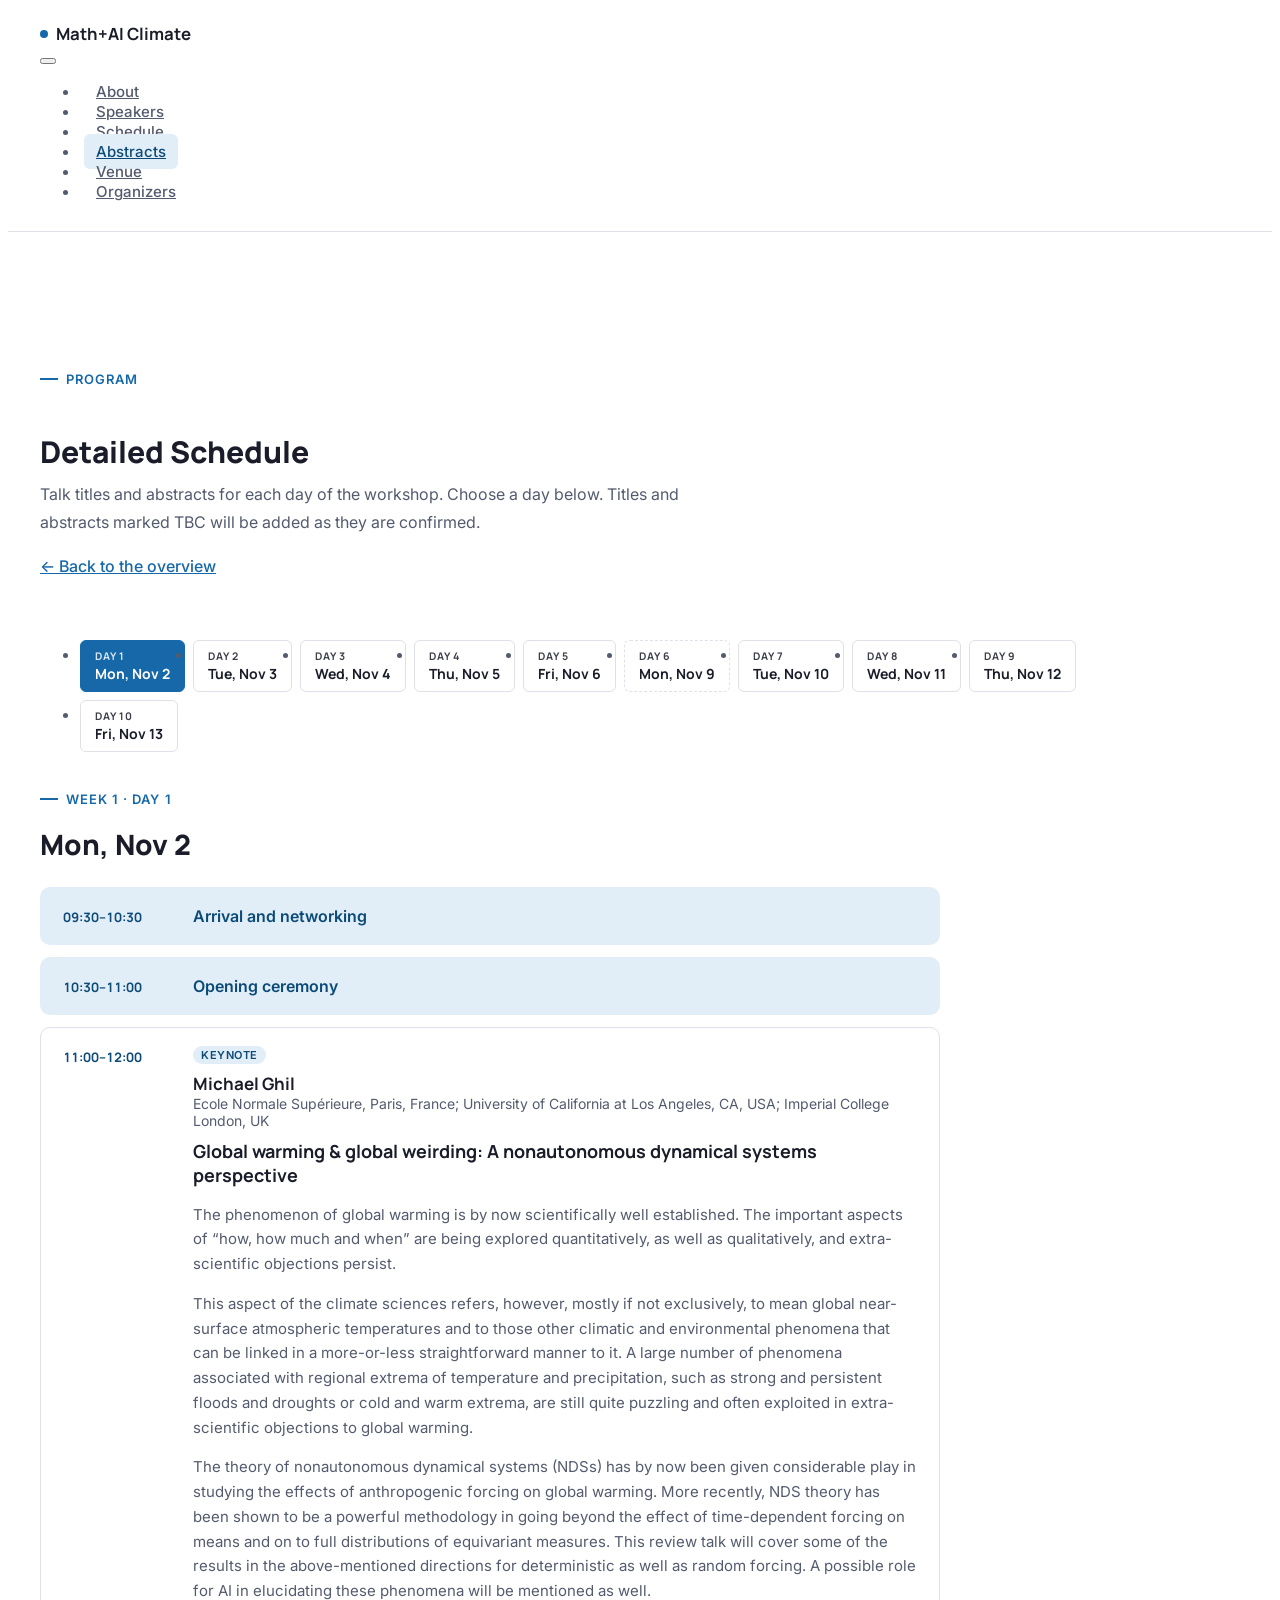
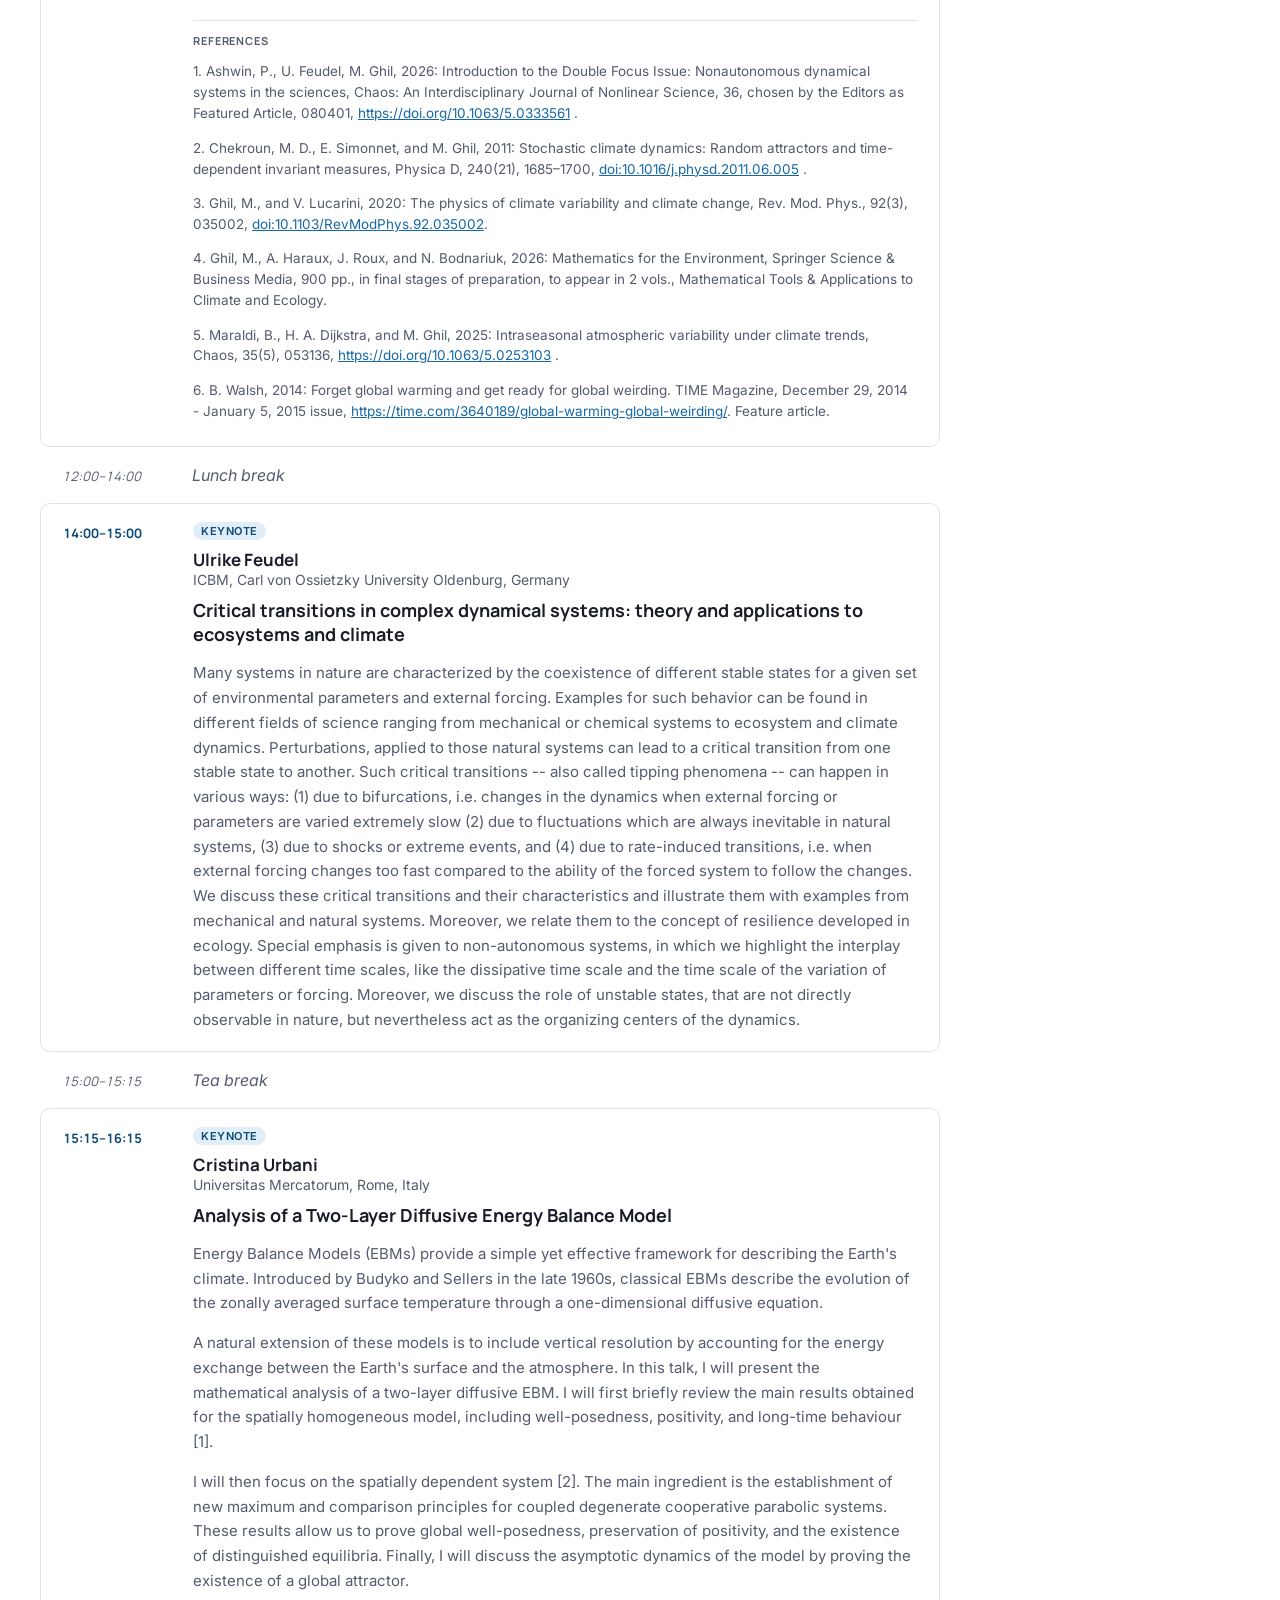
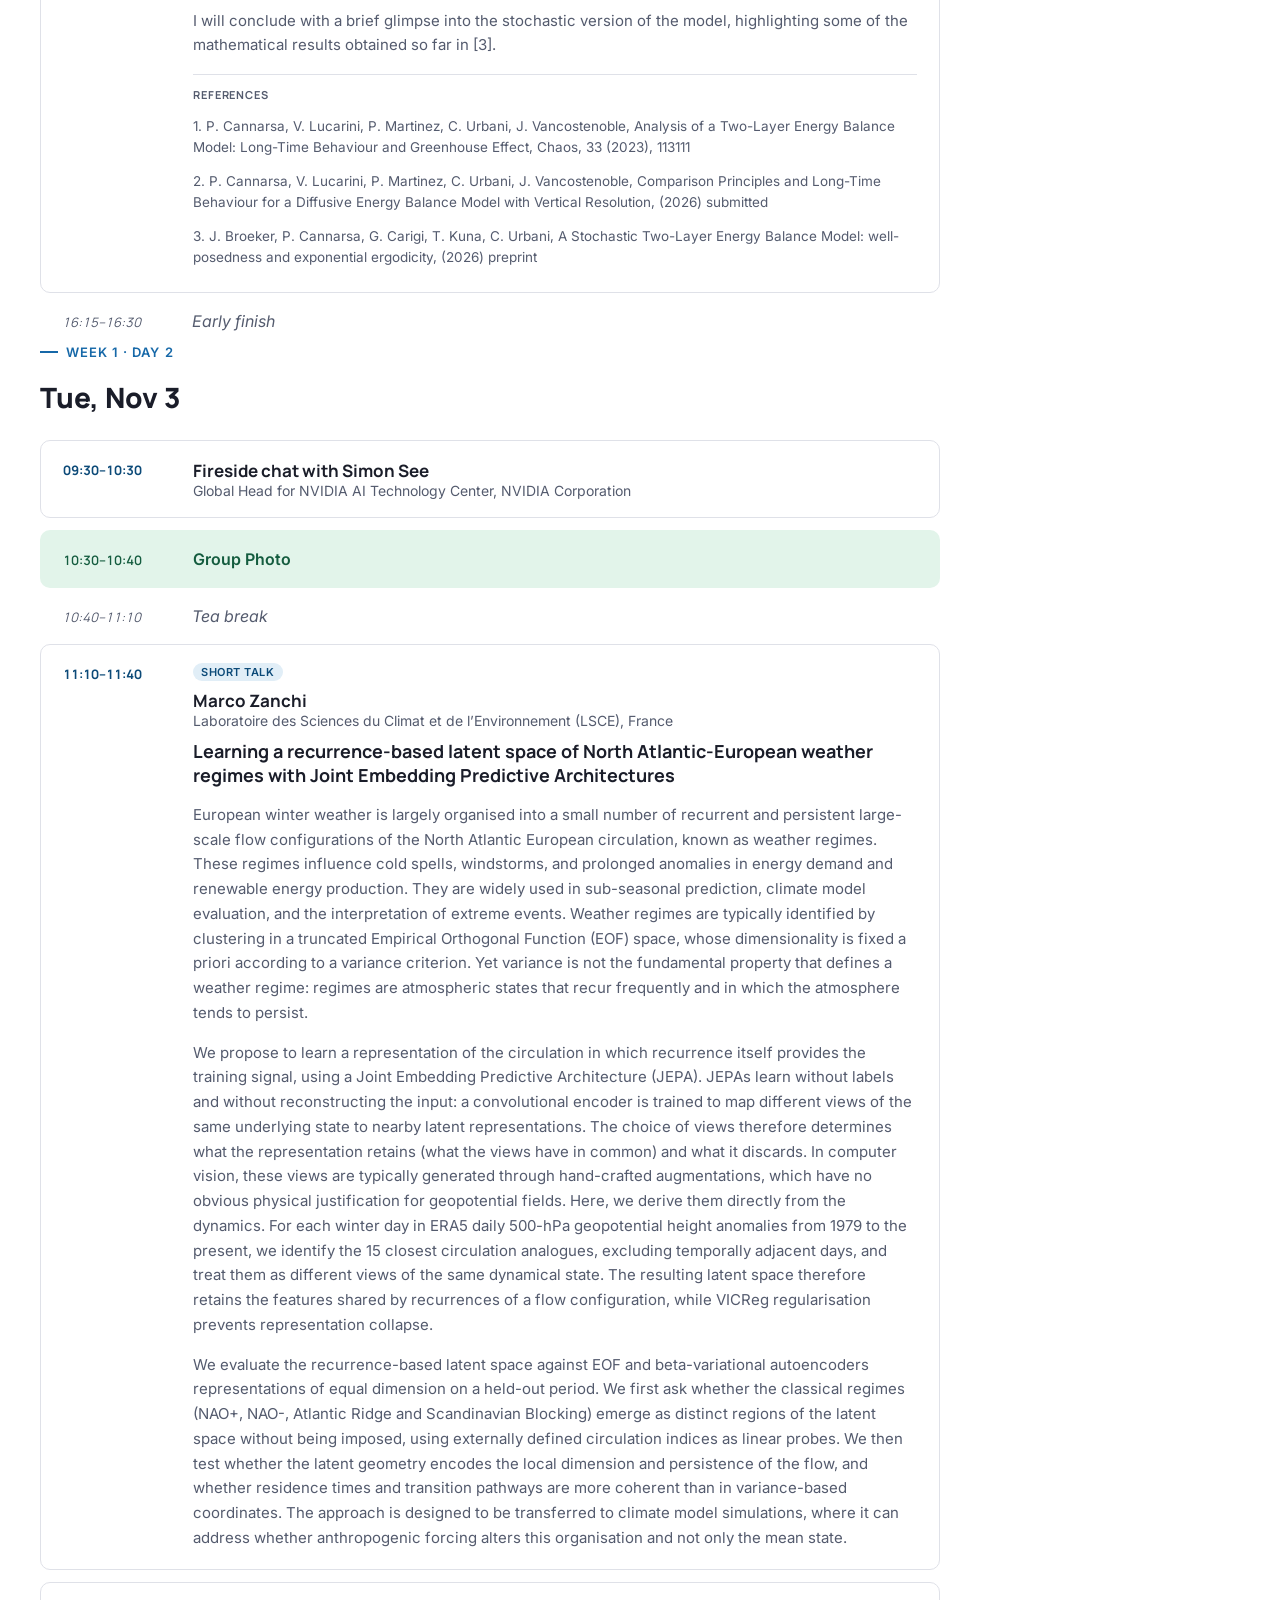
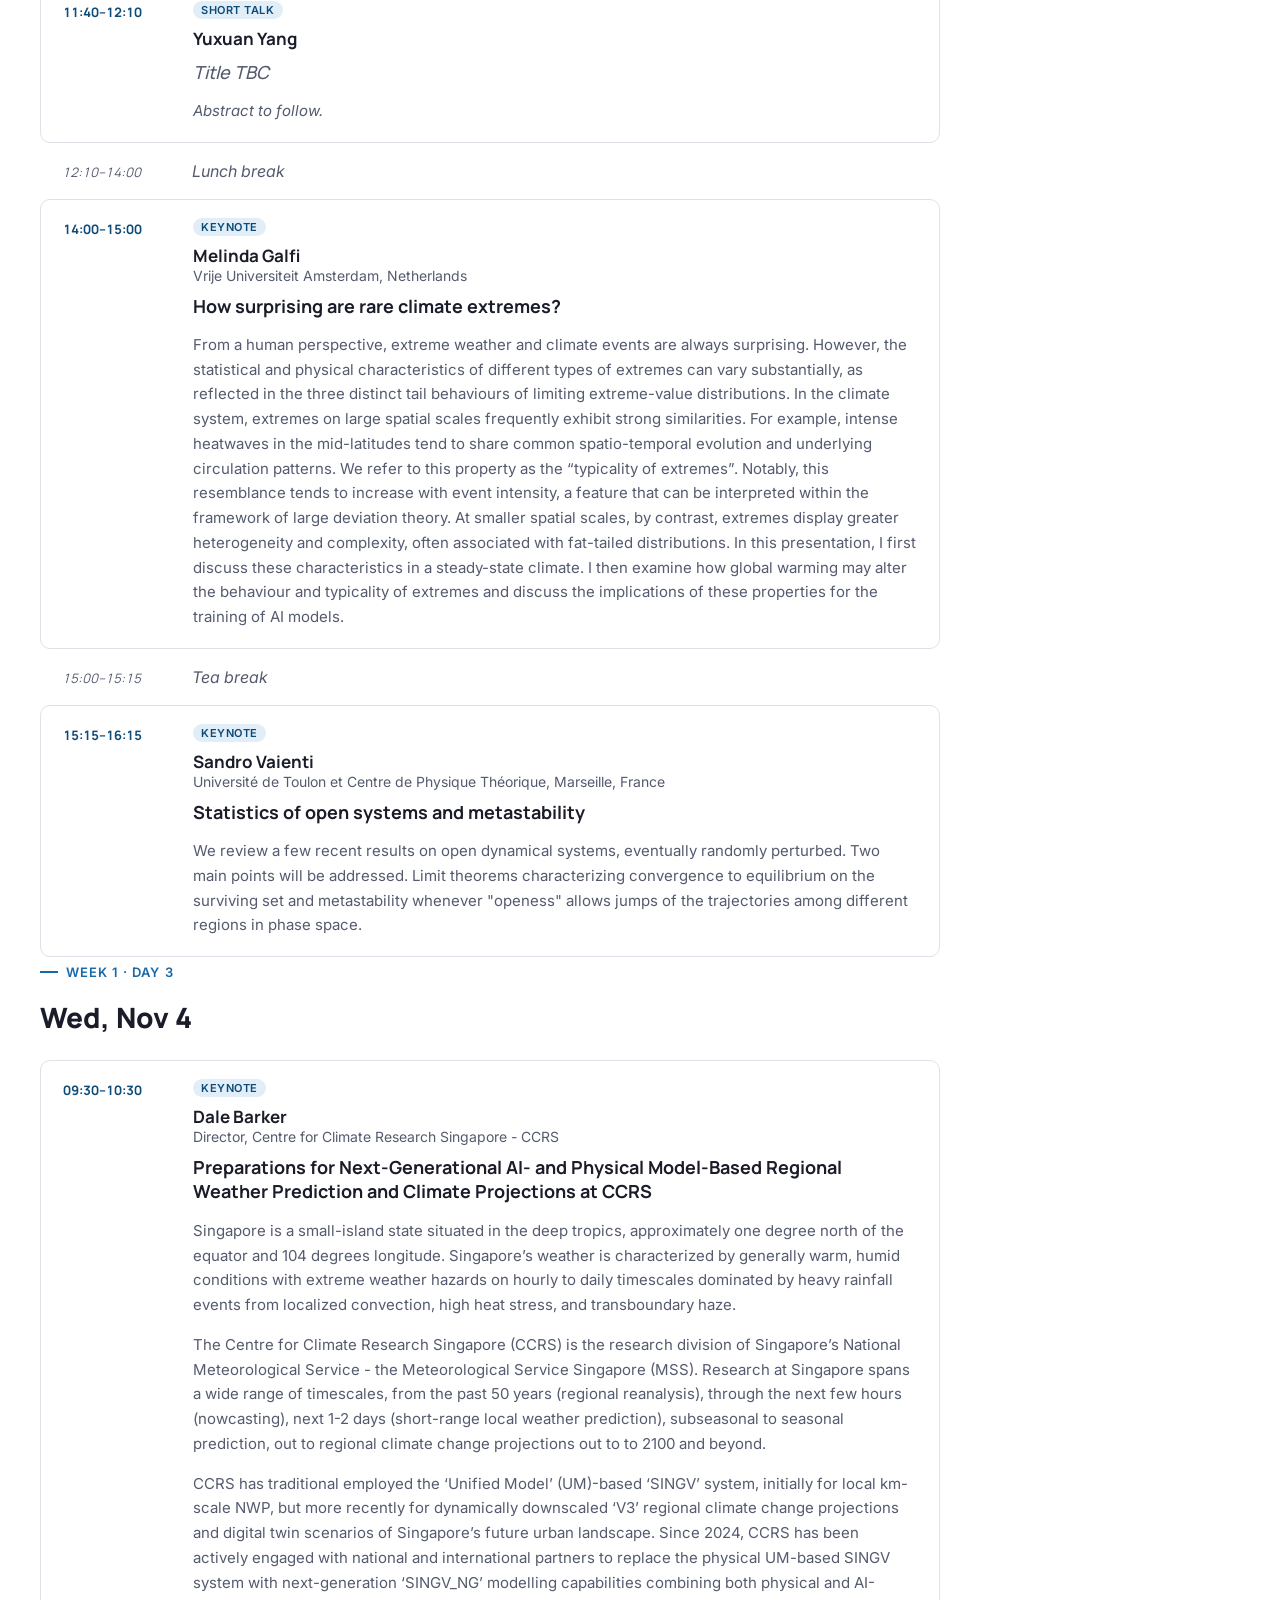
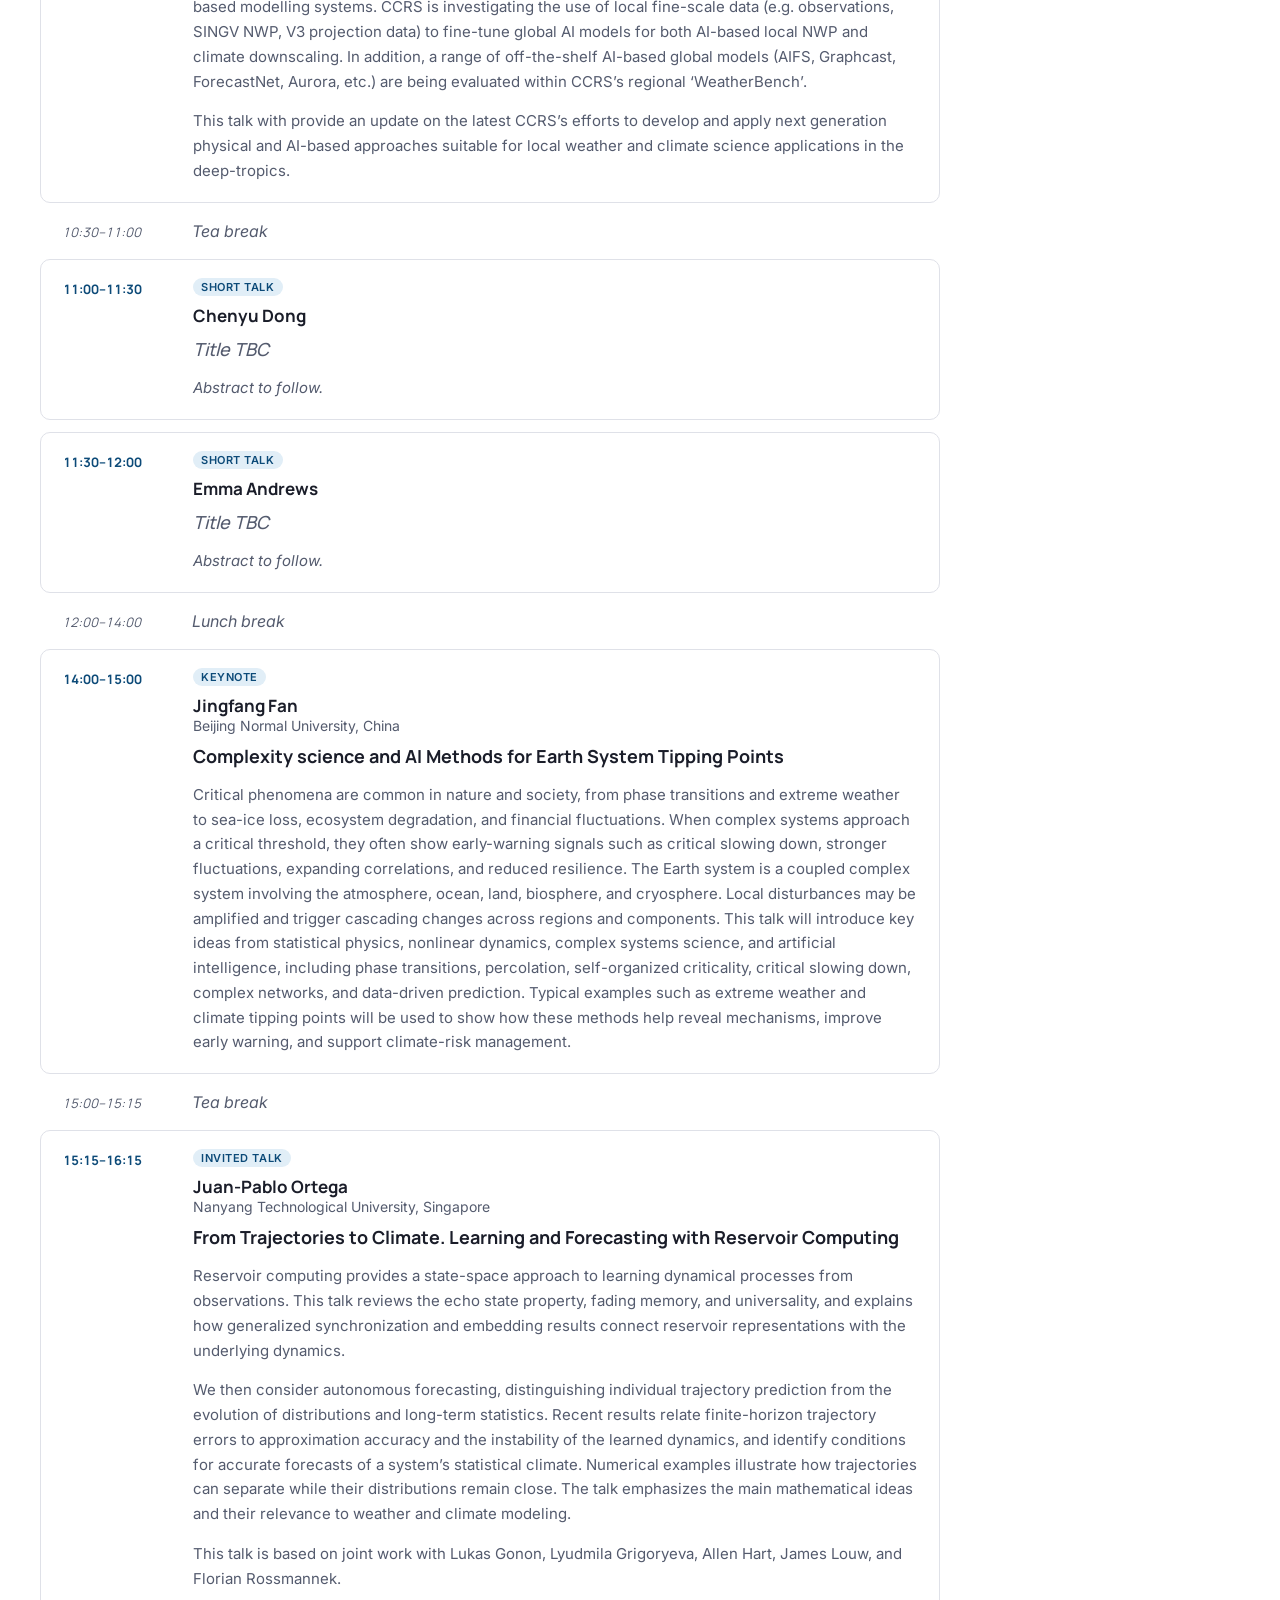
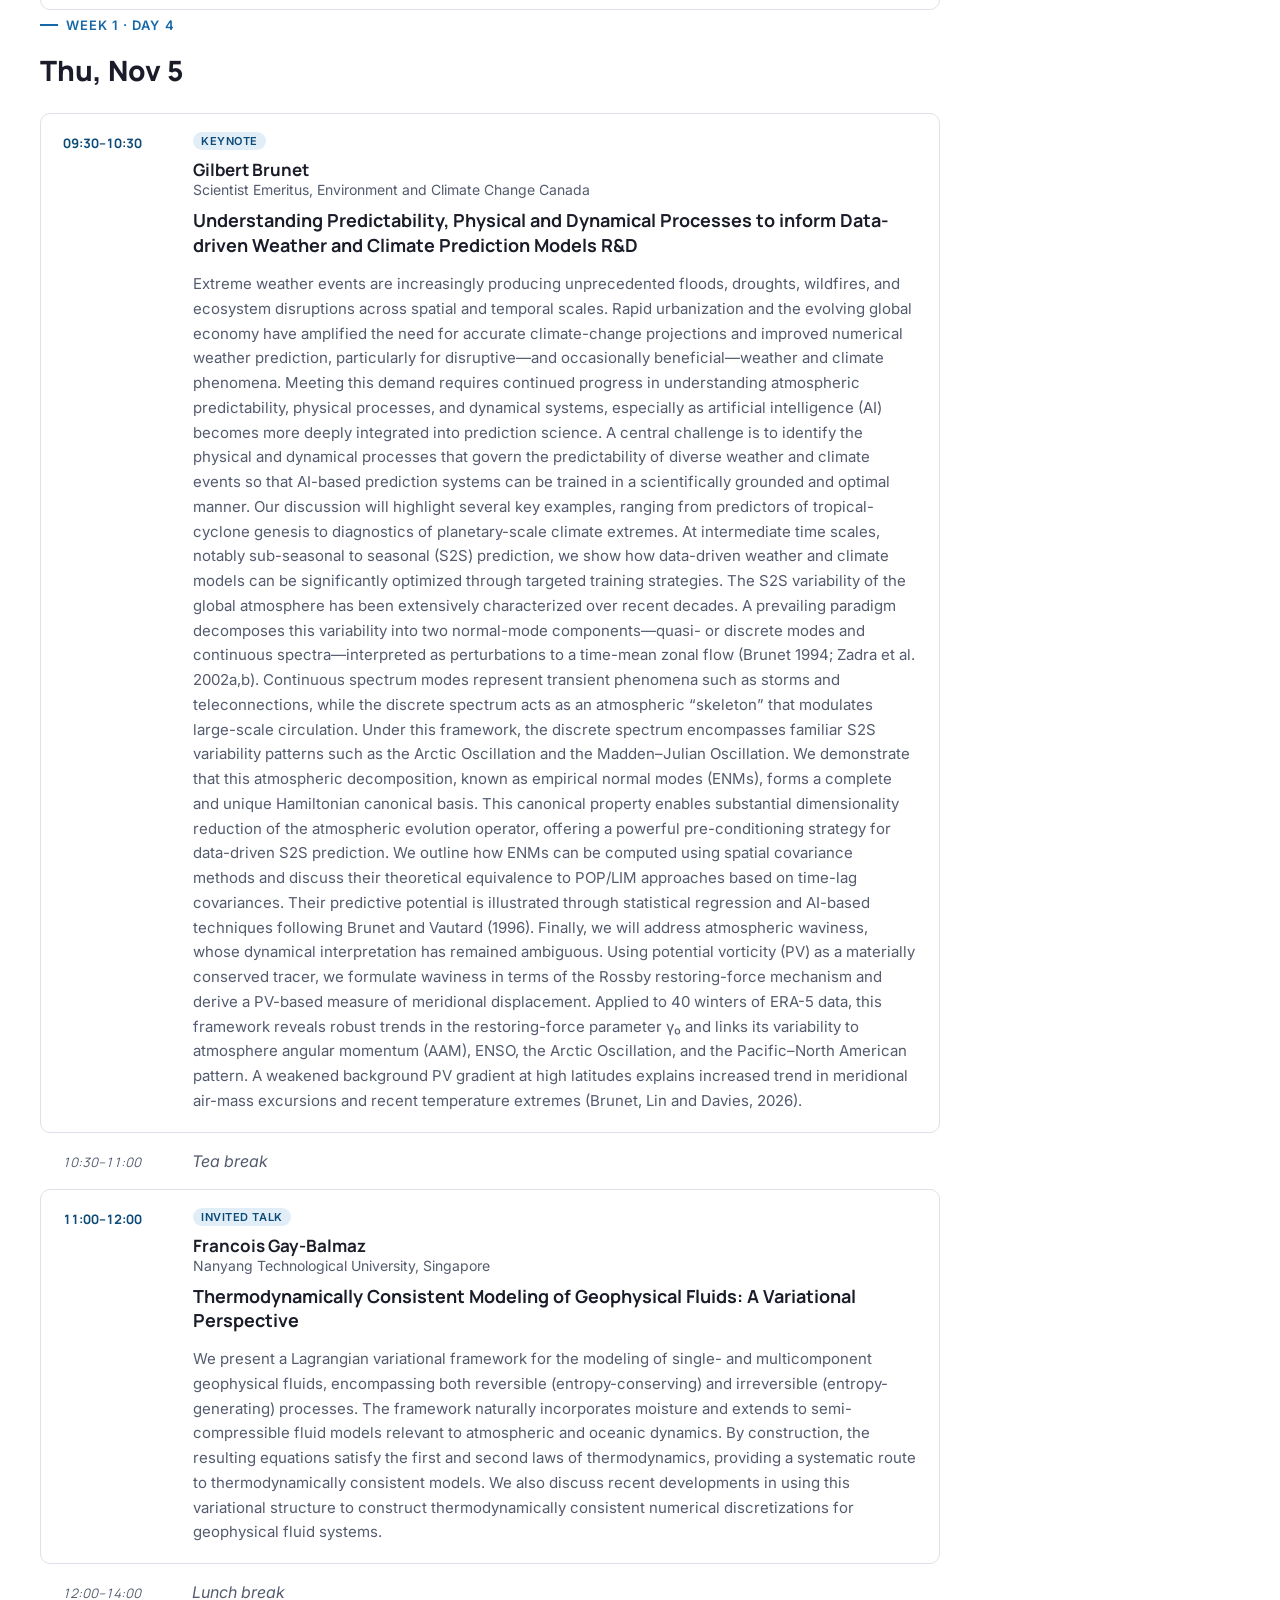
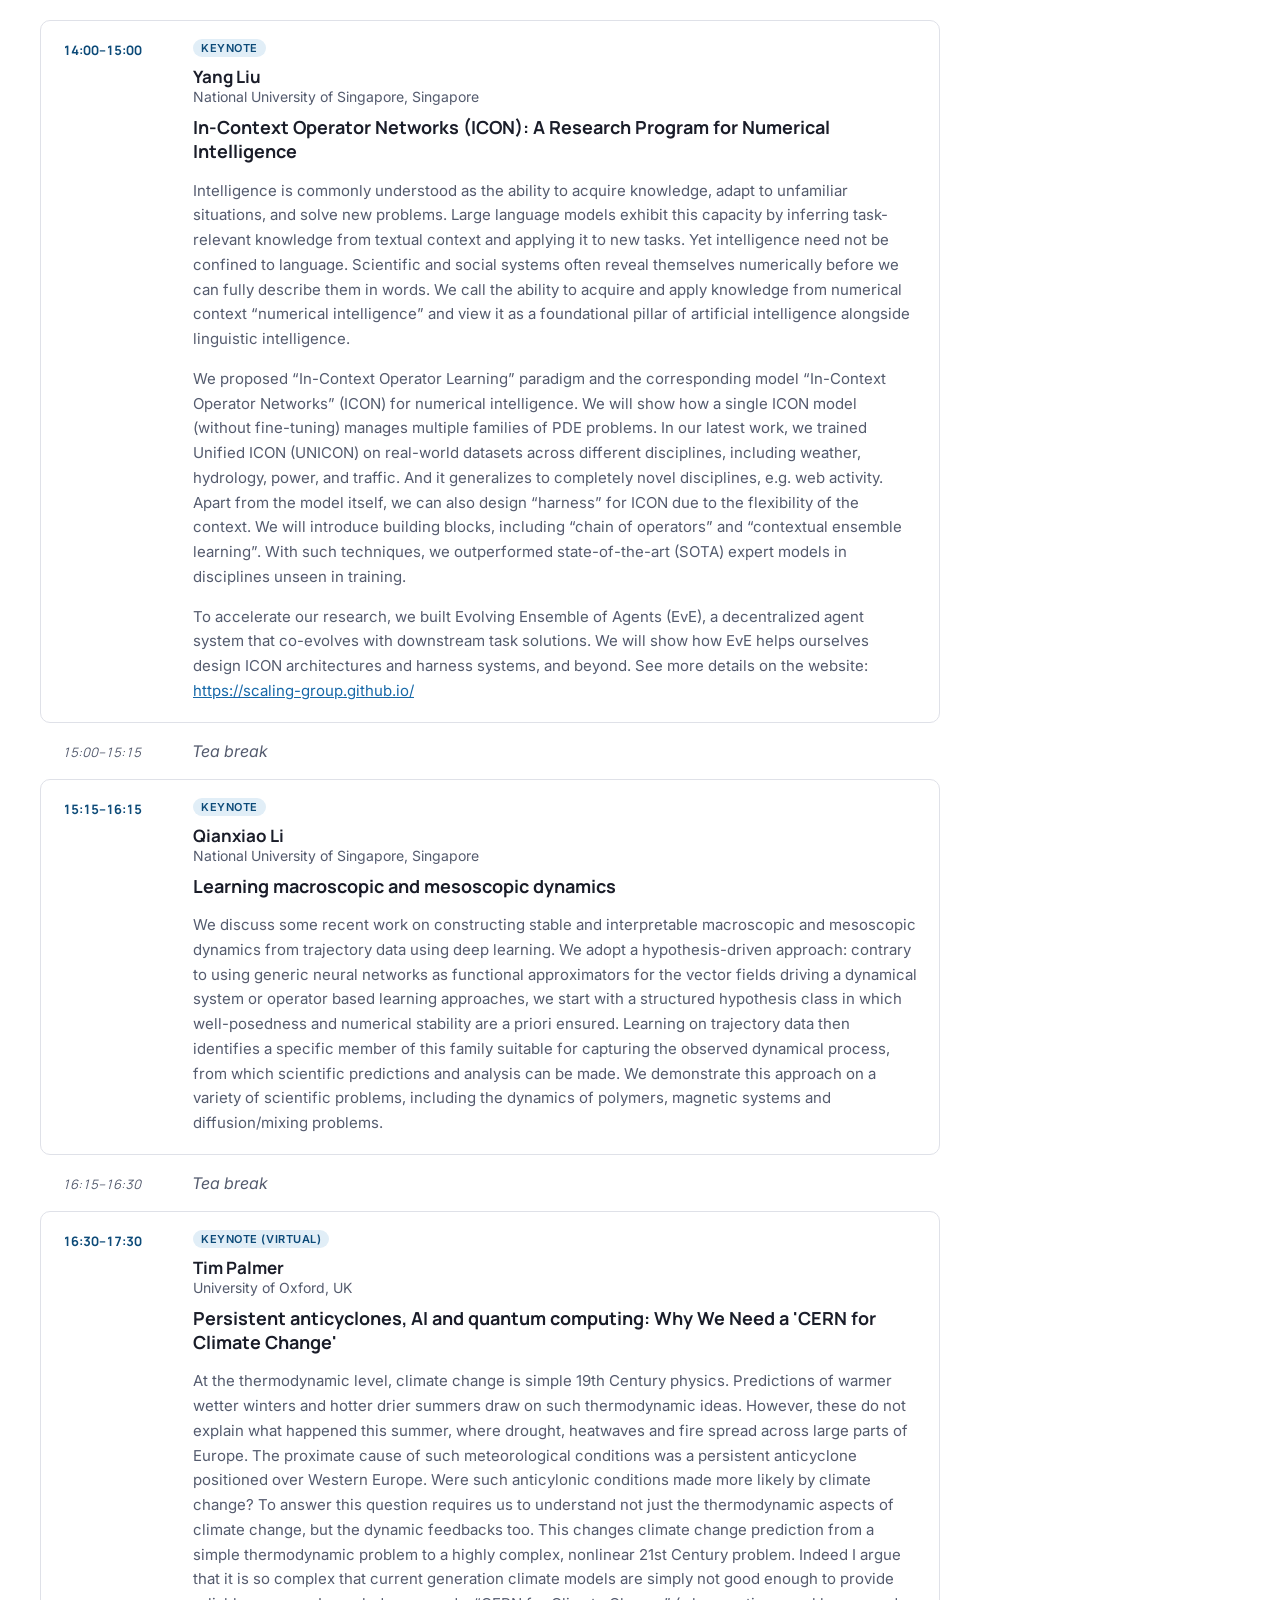
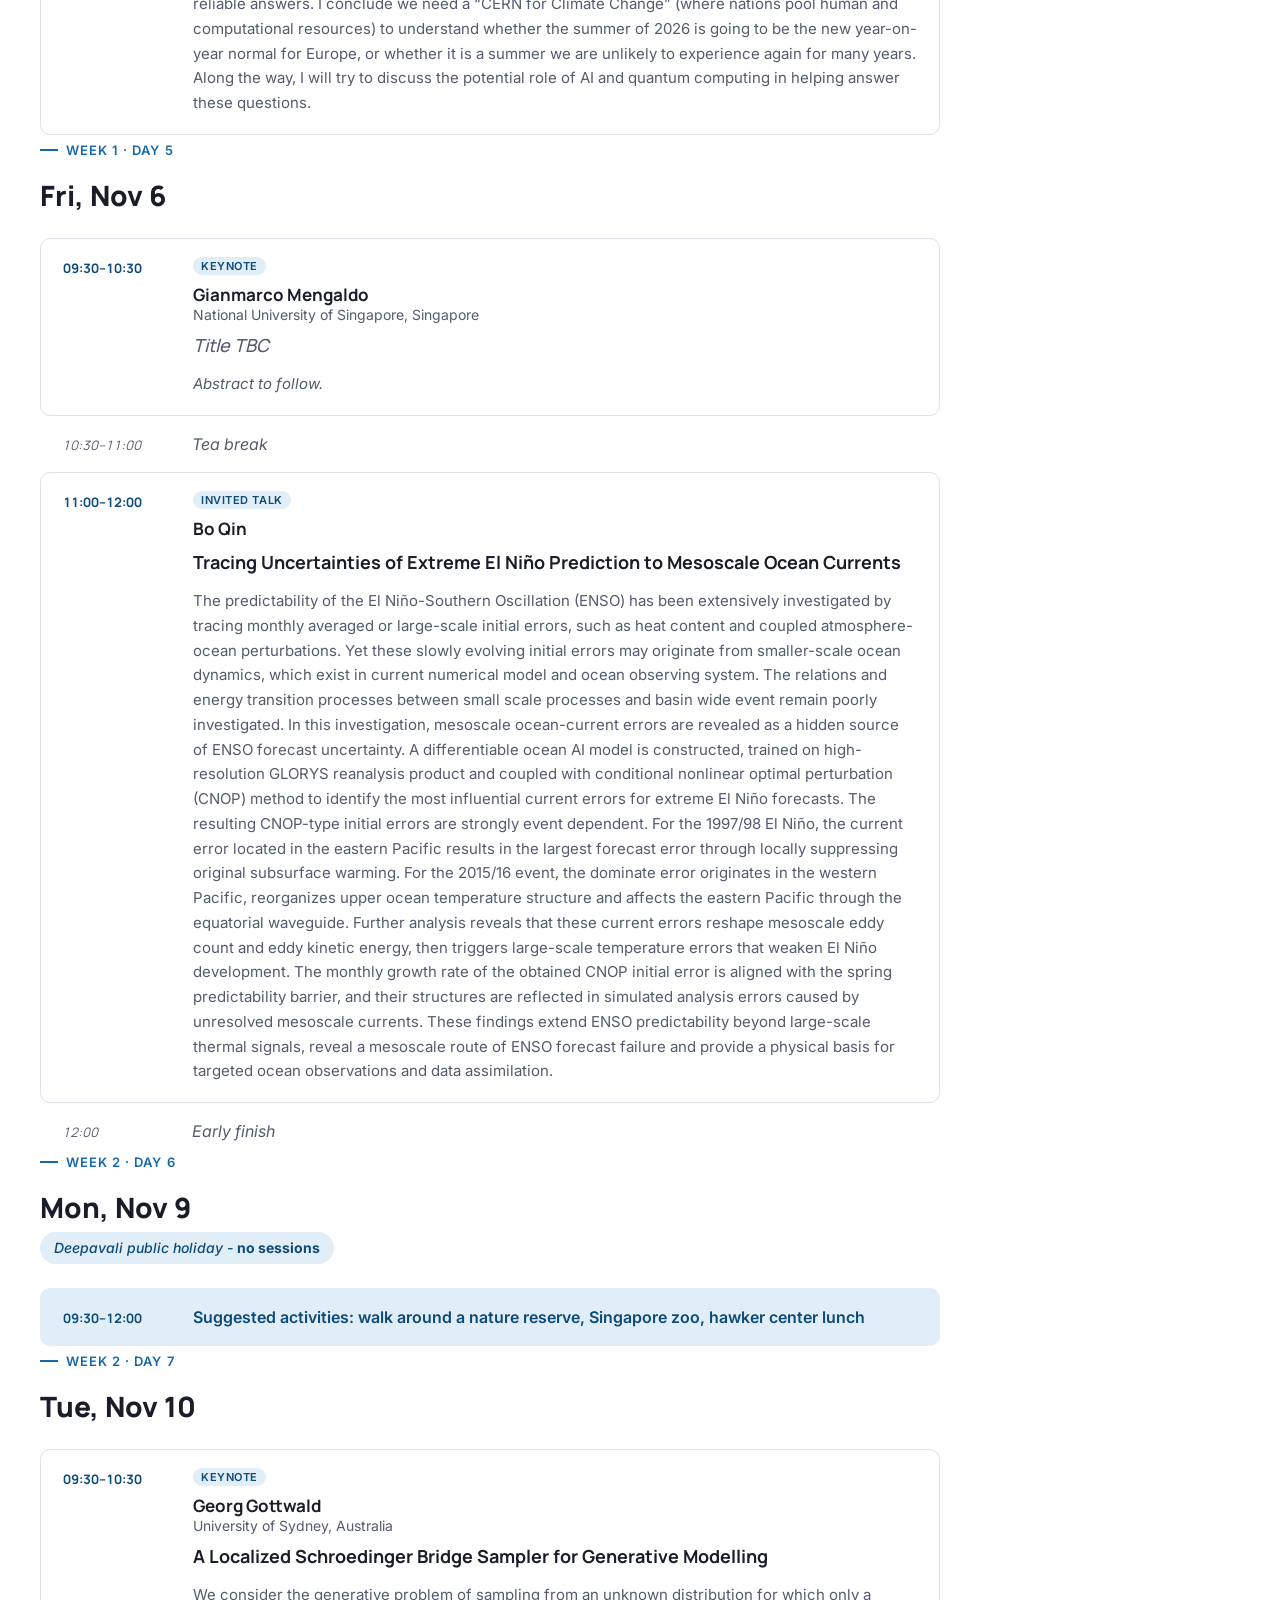
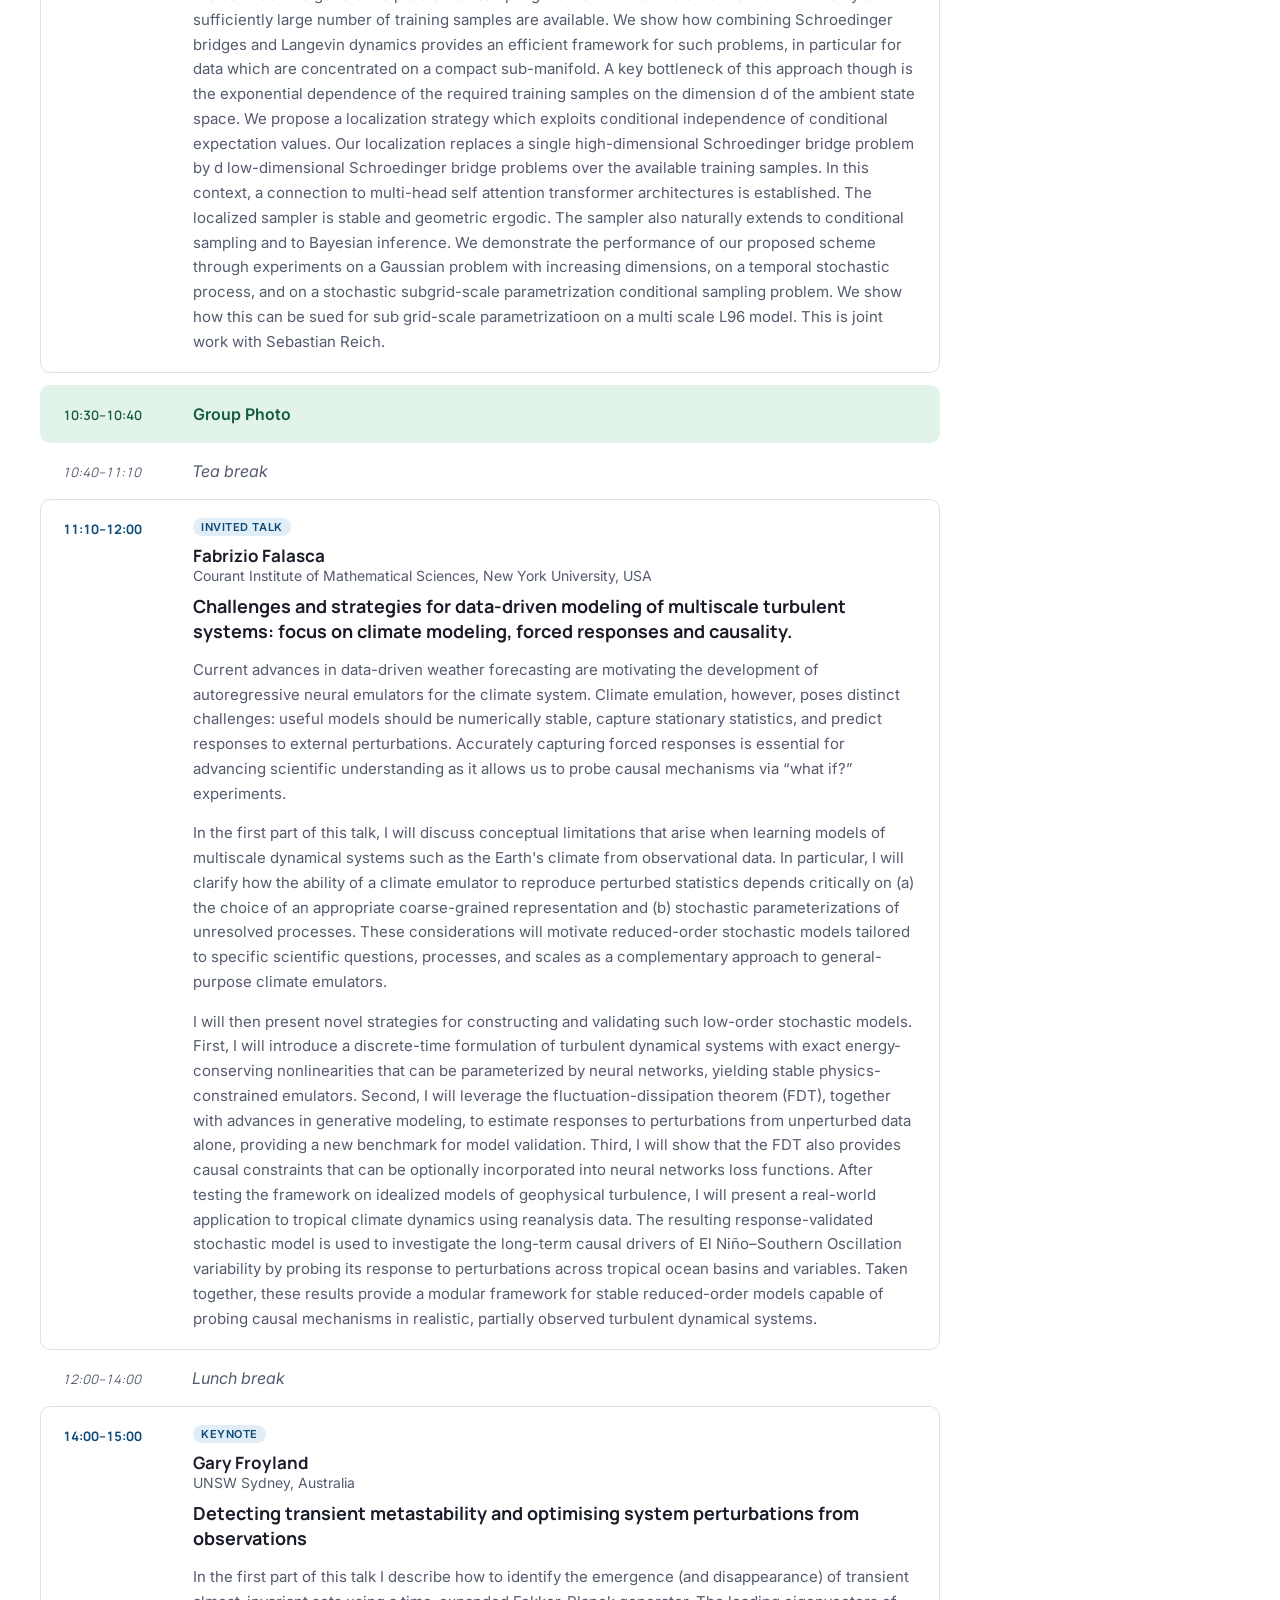
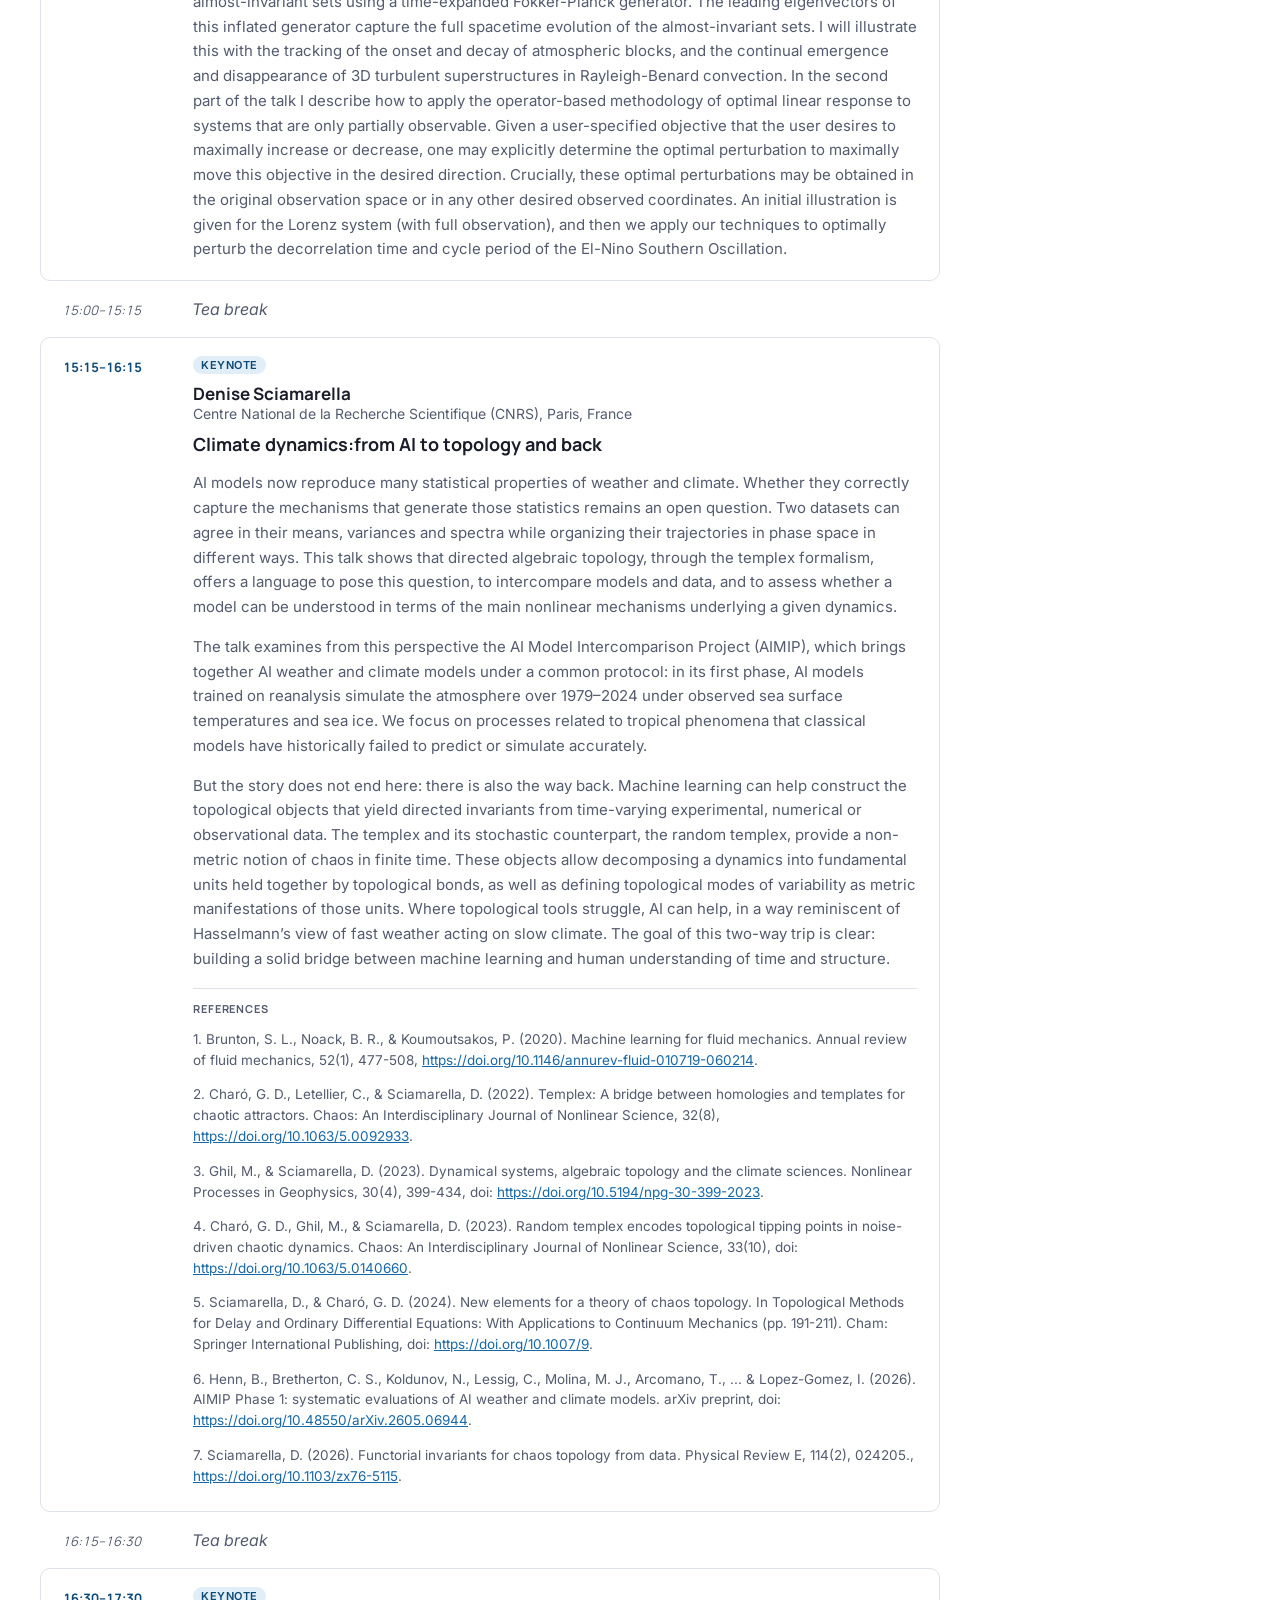
==== commit 5d66862f: "updating talk" ====
--- a/schedule.html
+++ b/schedule.html
@@ -18,7 +18,7 @@
     <link rel="stylesheet" href="assets/css/bootstrap.min.css">
     <link rel="stylesheet" href="assets/css/responsive.css">
     <link rel="stylesheet" href="assets/css/style.css">
-    <link rel="stylesheet" href="assets/css/theme.css?v=7">
+    <link rel="stylesheet" href="assets/css/theme.css?v=10">
 
 </head>
 
@@ -44,6 +44,9 @@
                   </li>
                   <li class="nav-item">
                     <a class="nav-link active" href="schedule.html">Abstracts</a>
+                  </li>
+                  <li class="nav-item">
+                    <a class="nav-link" href="index.html#venue">Venue</a>
                   </li>
                   <li class="nav-item">
                     <a class="nav-link" href="index.html#organizers">Organizers</a>
@@ -100,8 +103,8 @@
     <script src="https://cdn.jsdelivr.net/npm/bootstrap@5.3.0/dist/js/bootstrap.bundle.min.js"></script>
 
     <!-- Programme: data + renderer -->
-    <script src="assets/data/program.js?v=4"></script>
-    <script src="assets/js/program.js?v=4"></script>
+    <script src="assets/data/program.js?v=6"></script>
+    <script src="assets/js/program.js?v=6"></script>
 </body>
 
 </html>
--- a/assets/css/theme.css
+++ b/assets/css/theme.css
@@ -1486,3 +1486,80 @@
     margin-bottom: 6px;
     overflow-wrap: anywhere;
 }
+
+/* -----------------------------------------------------
+   Venue
+------------------------------------------------------ */
+.venue-address {
+    display: flex;
+    gap: 16px;
+    align-items: flex-start;
+    padding: 22px 24px;
+    background: var(--surface);
+    border: 1px solid var(--border);
+    border-radius: var(--radius-lg);
+    box-shadow: var(--shadow-sm);
+    margin-bottom: 28px;
+}
+
+.venue-address > i {
+    font-size: 22px;
+    color: var(--accent);
+    margin-top: 3px;
+}
+
+.venue-address p {
+    margin: 0;
+    color: var(--ink-soft);
+    line-height: 1.6;
+}
+
+.venue-address .venue-name {
+    font-family: var(--font-display);
+    font-weight: 700;
+    font-size: 18px;
+    color: var(--ink);
+    margin-bottom: 2px;
+}
+
+.venue-details {
+    margin: 0;
+    display: flex;
+    flex-direction: column;
+    gap: 18px;
+}
+
+.venue-detail dt {
+    font-family: var(--font-display);
+    font-weight: 700;
+    font-size: 14px;
+    color: var(--ink);
+    margin-bottom: 4px;
+}
+
+.venue-detail dt i {
+    width: 20px;
+    margin-right: 8px;
+    color: var(--accent);
+    text-align: center;
+}
+
+.venue-detail dd {
+    margin: 0 0 0 28px;
+    color: var(--ink-soft);
+    line-height: 1.6;
+}
+
+.venue-sep {
+    margin: 0 8px;
+    color: var(--border-strong);
+}
+
+.session-wording,
+.session-affiliation {
+    font-weight: 500;
+}
+
+.session-speaker-plain {
+    font-weight: 700;
+}
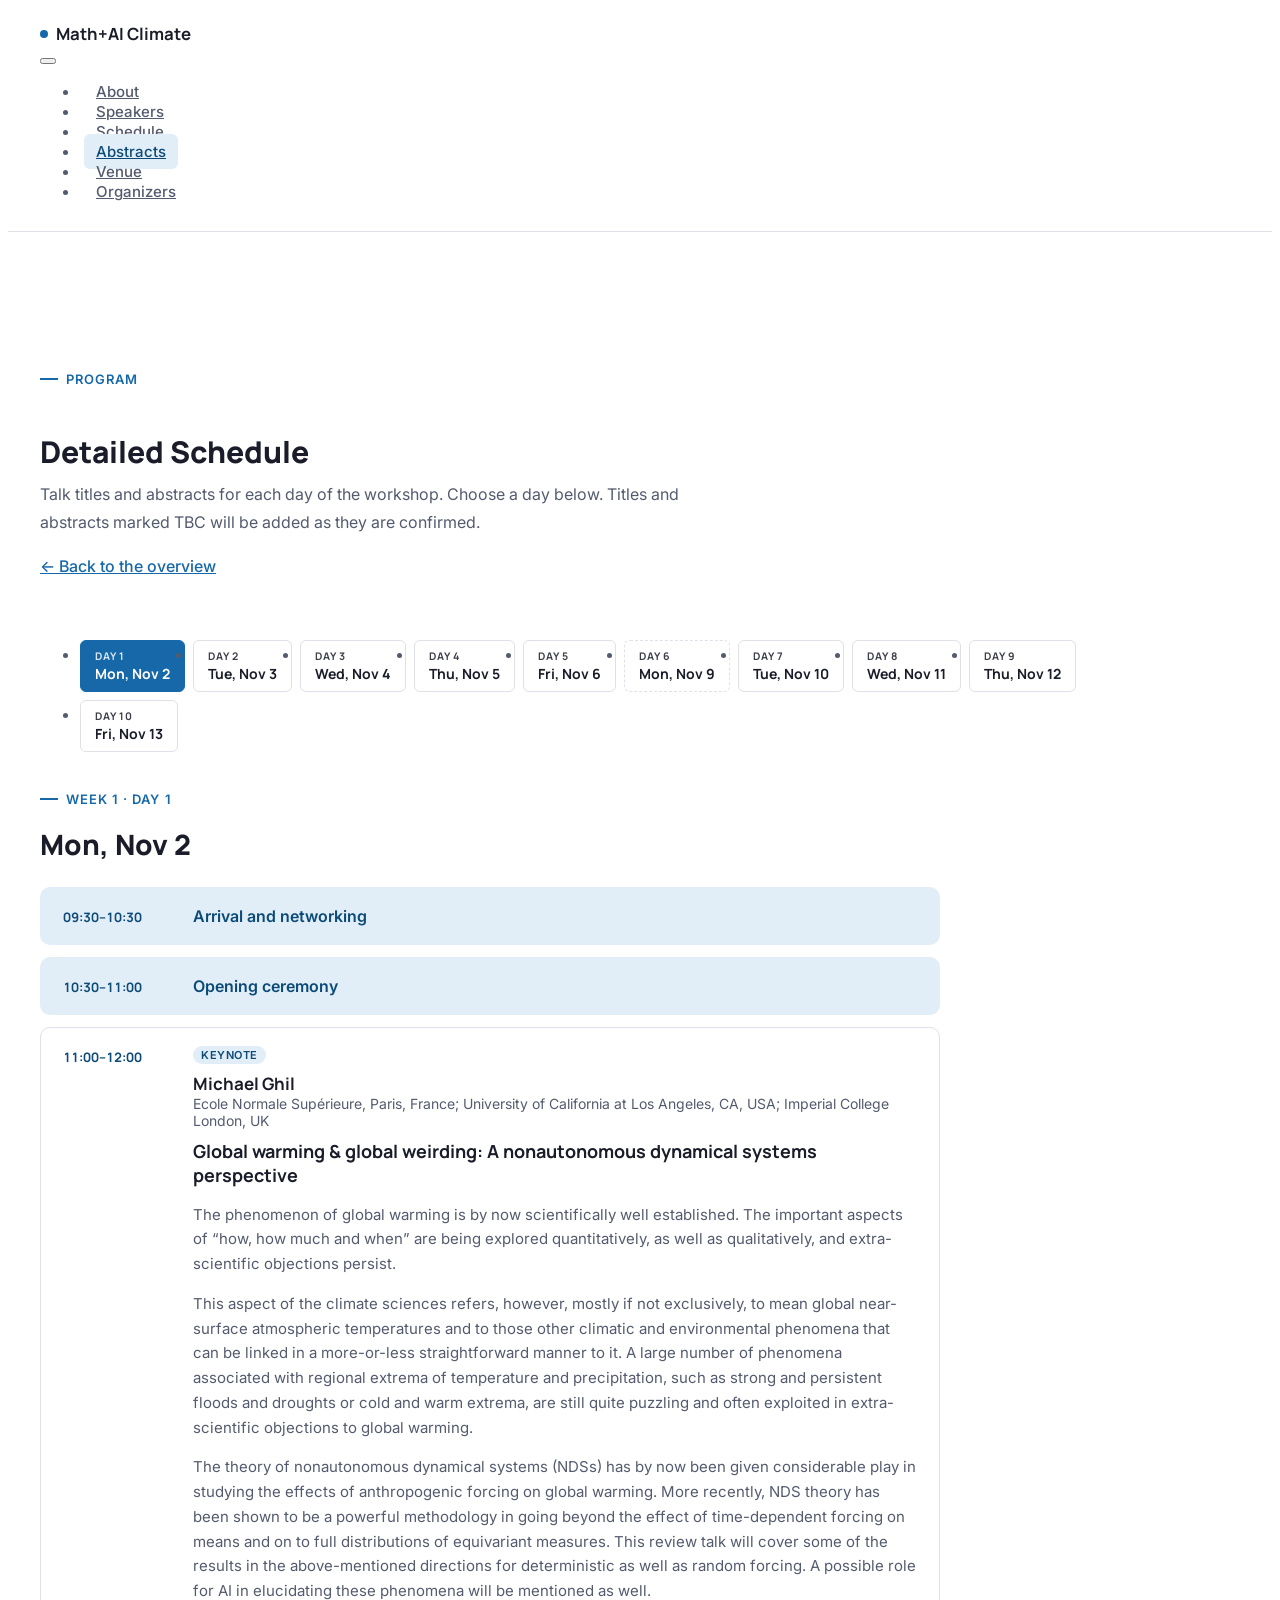
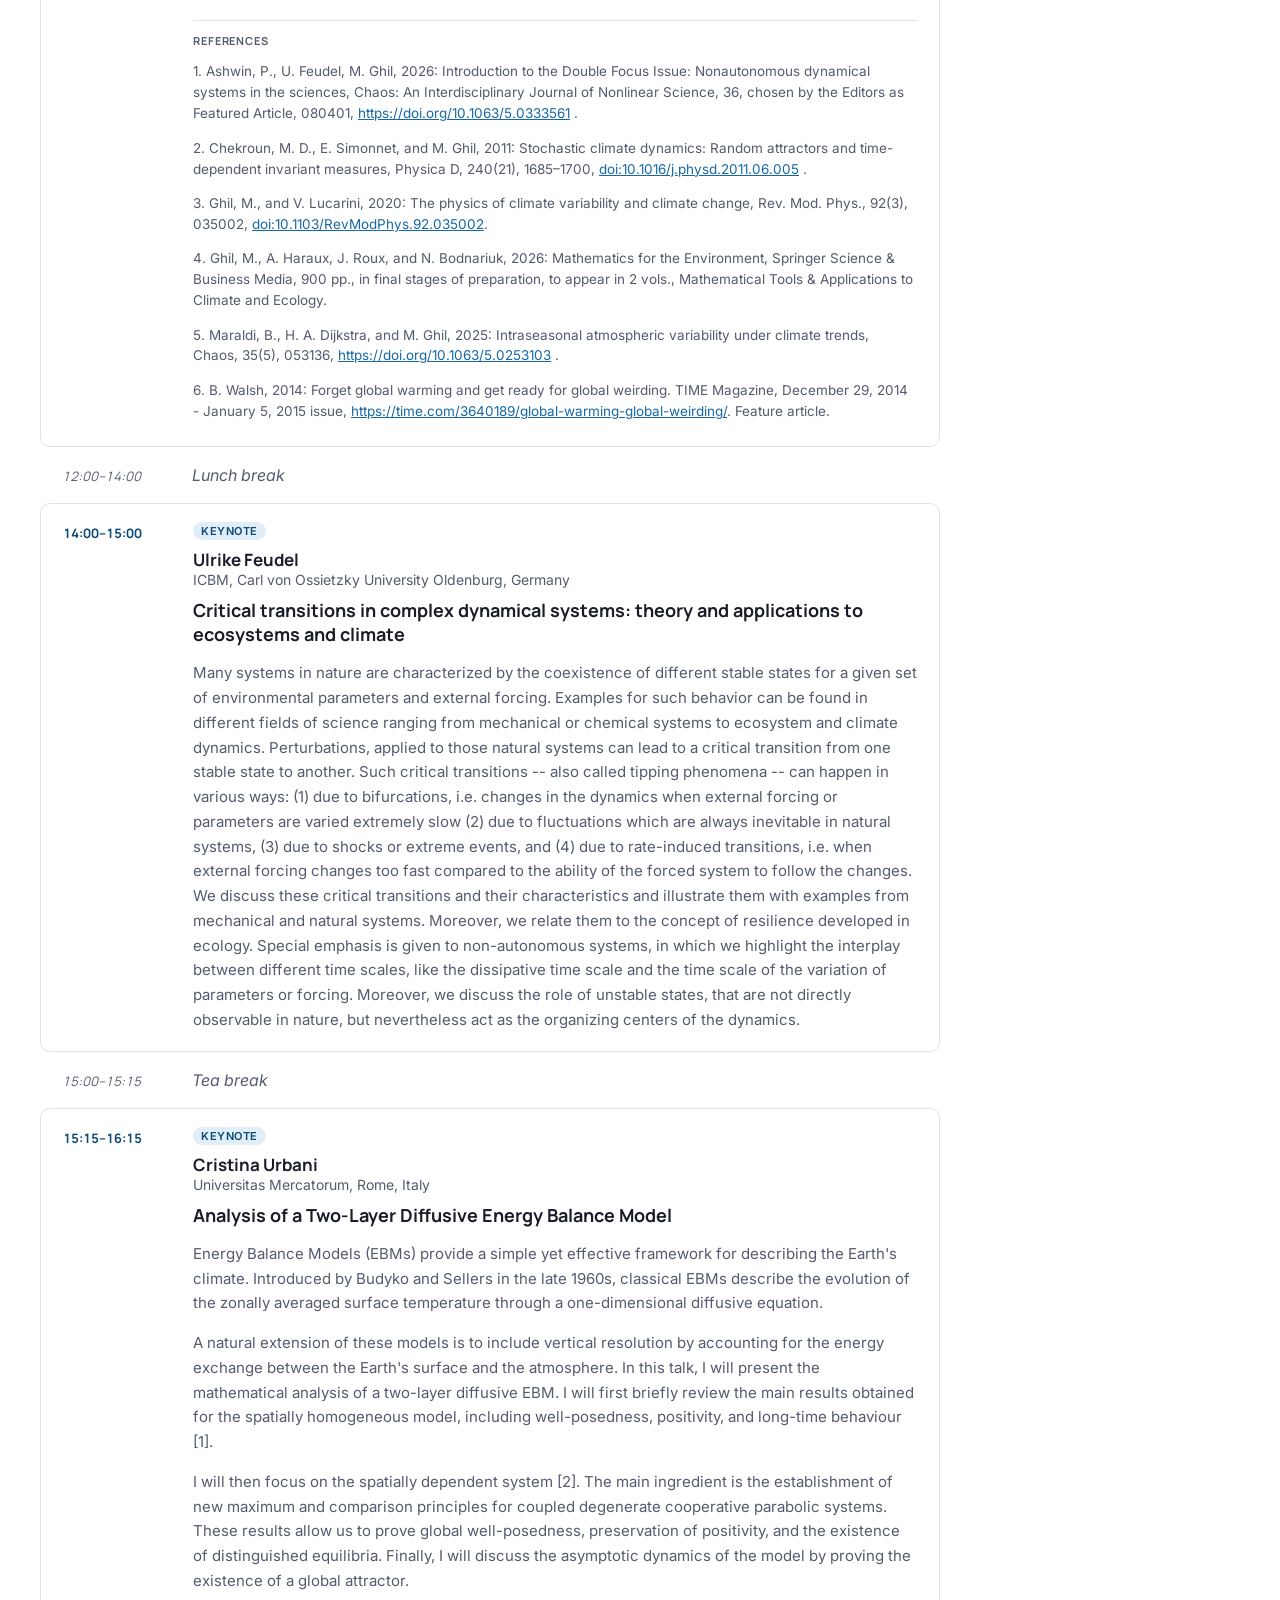
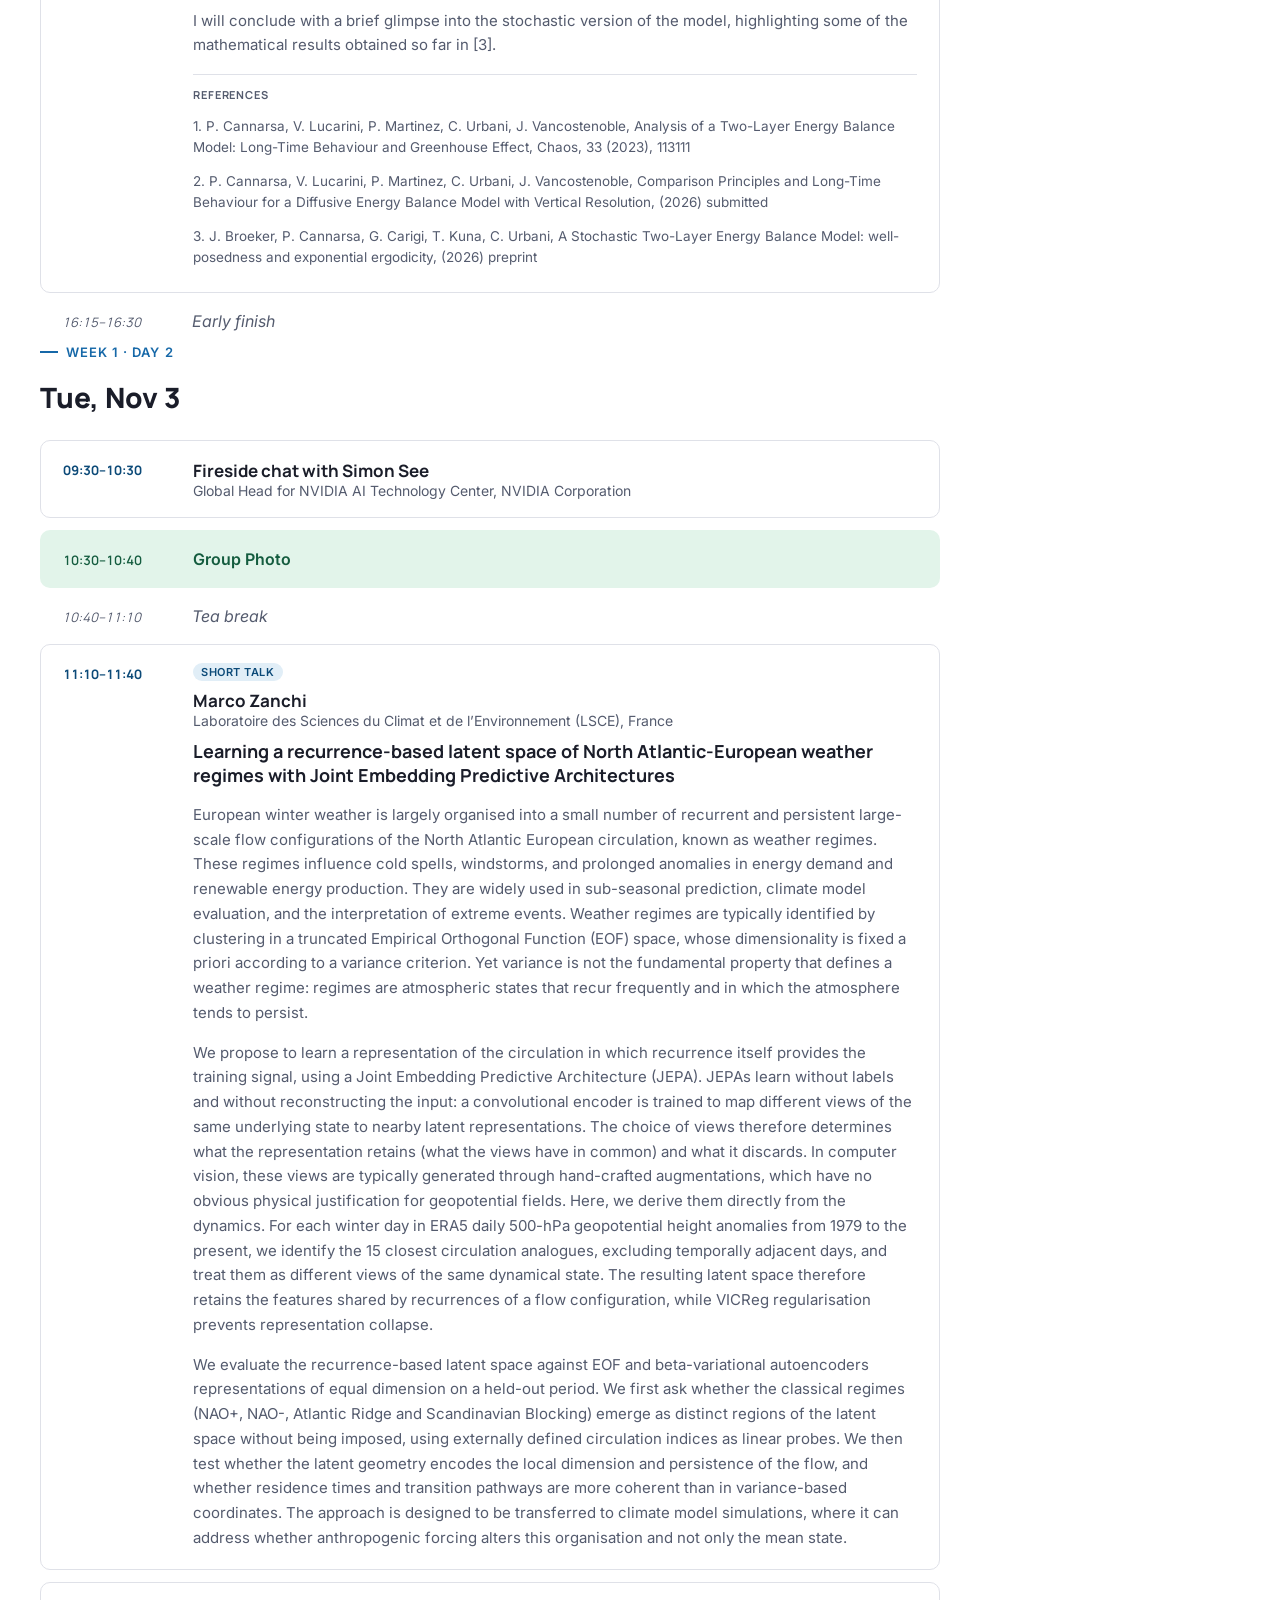
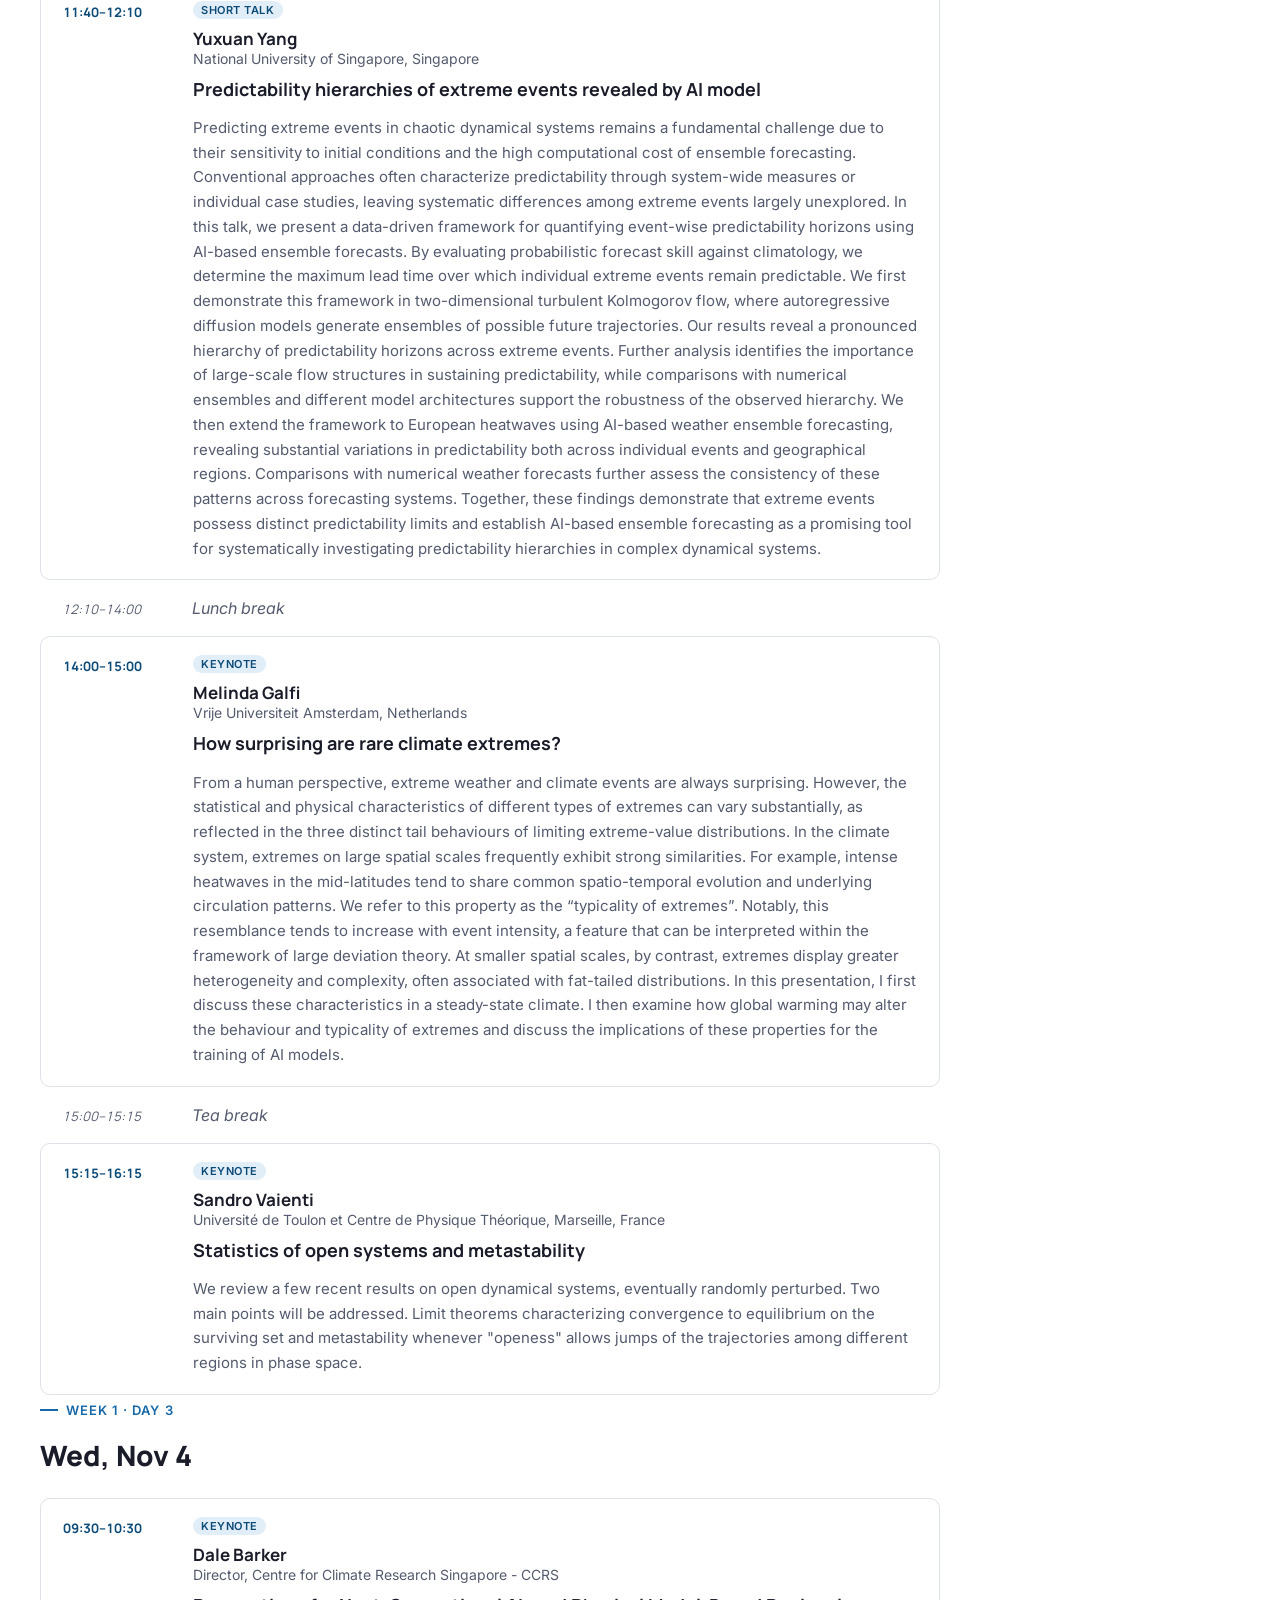
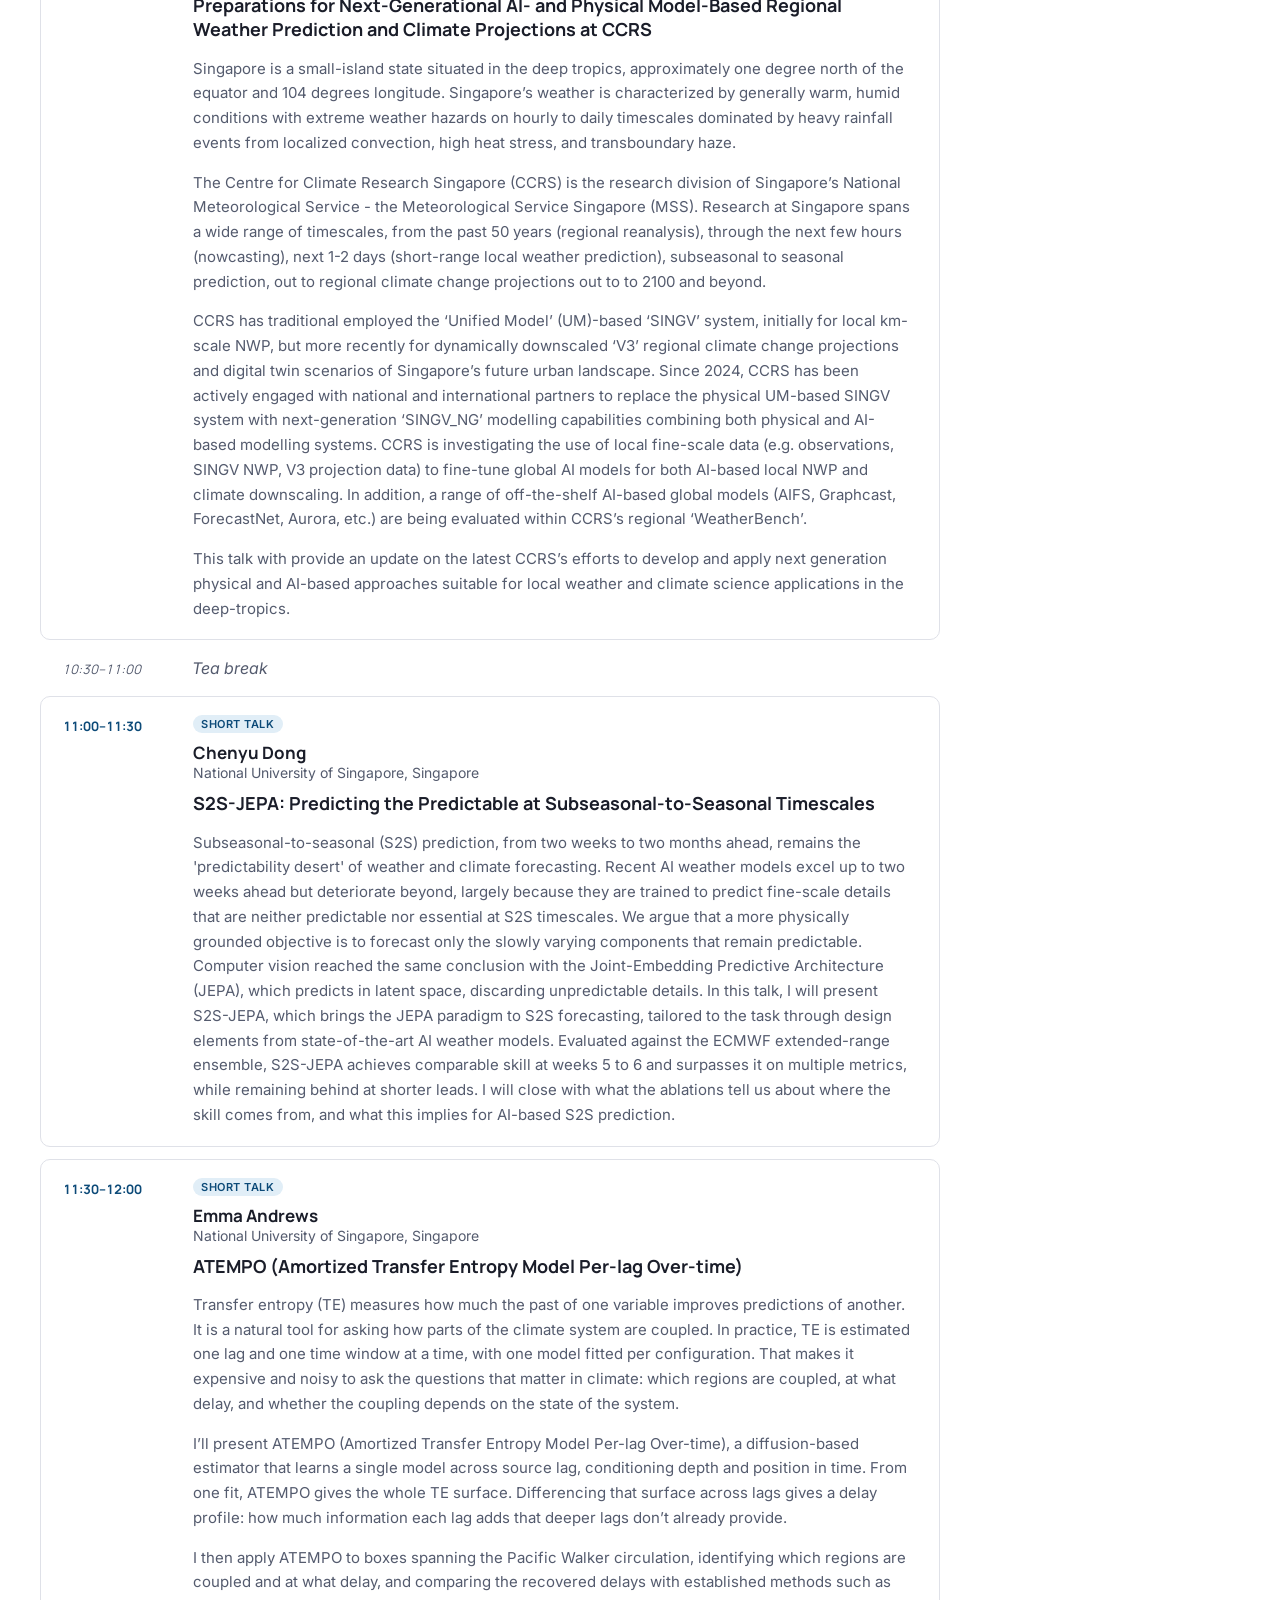
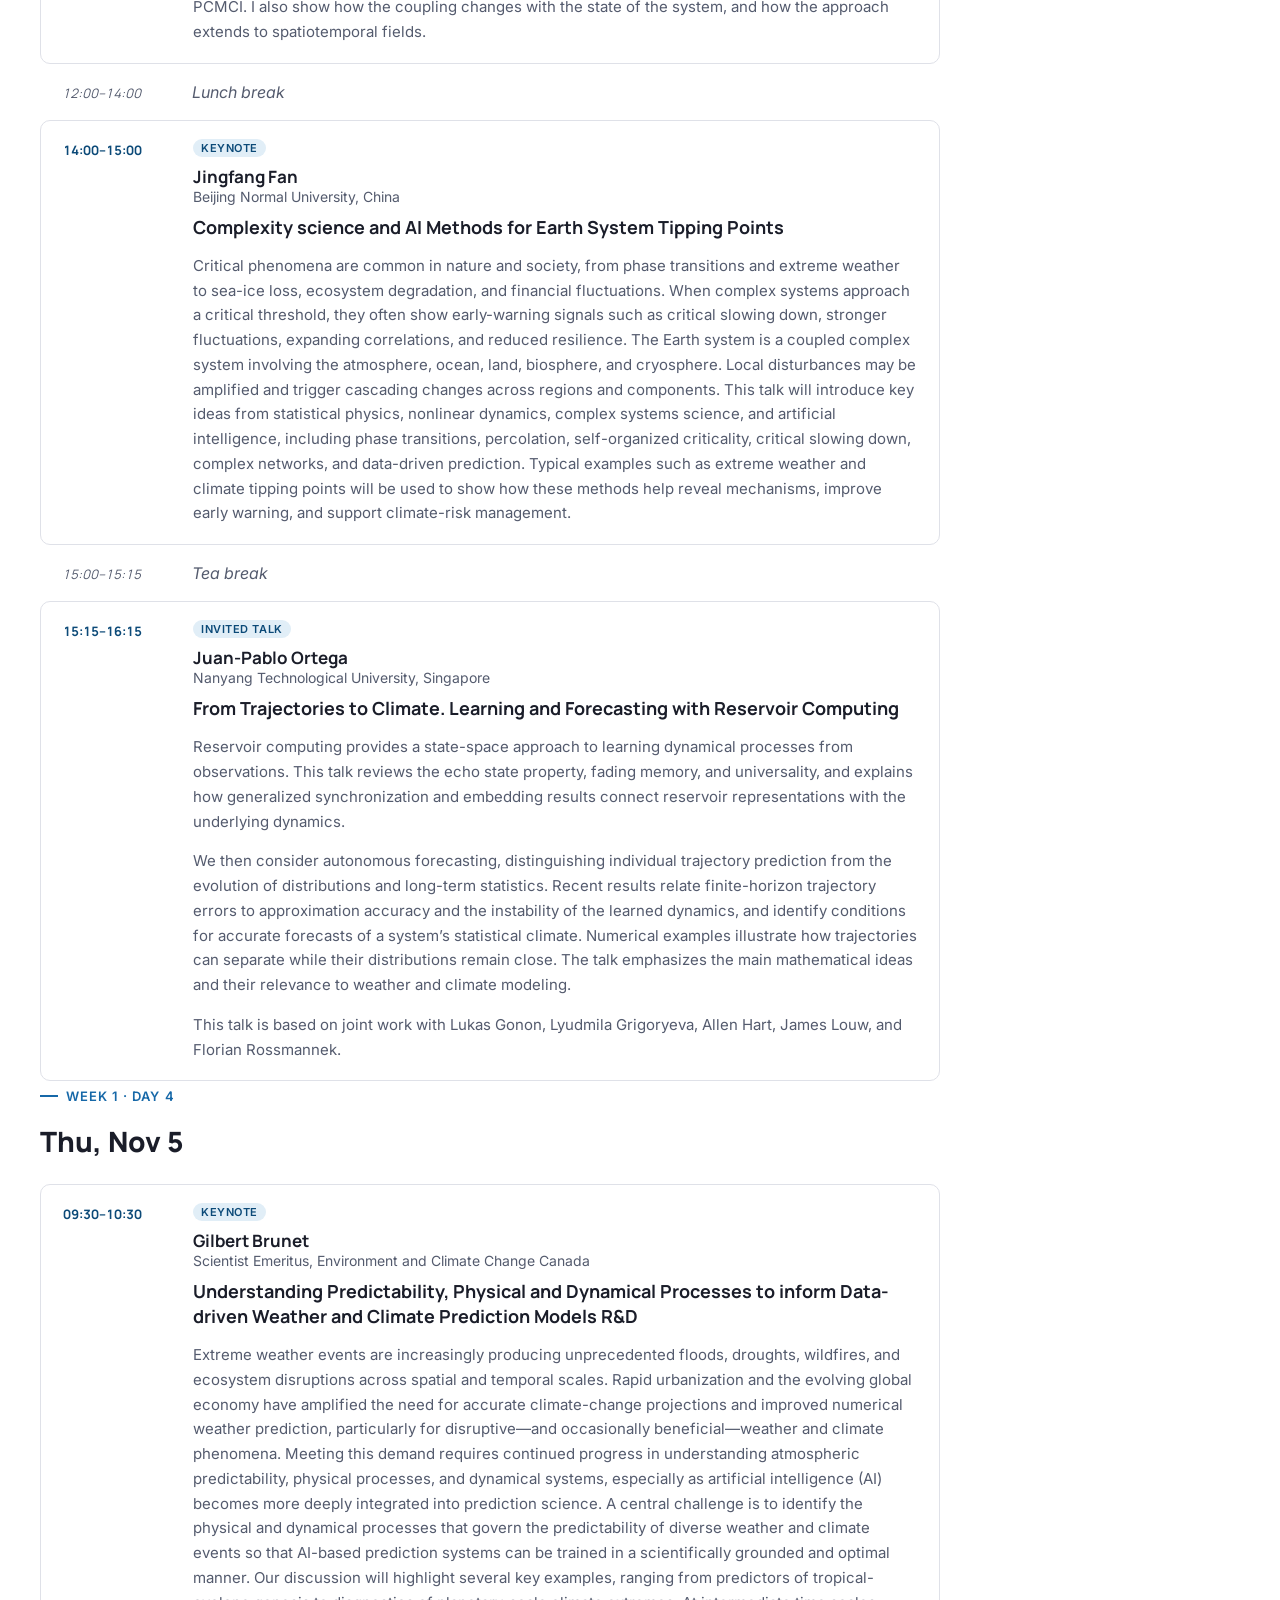
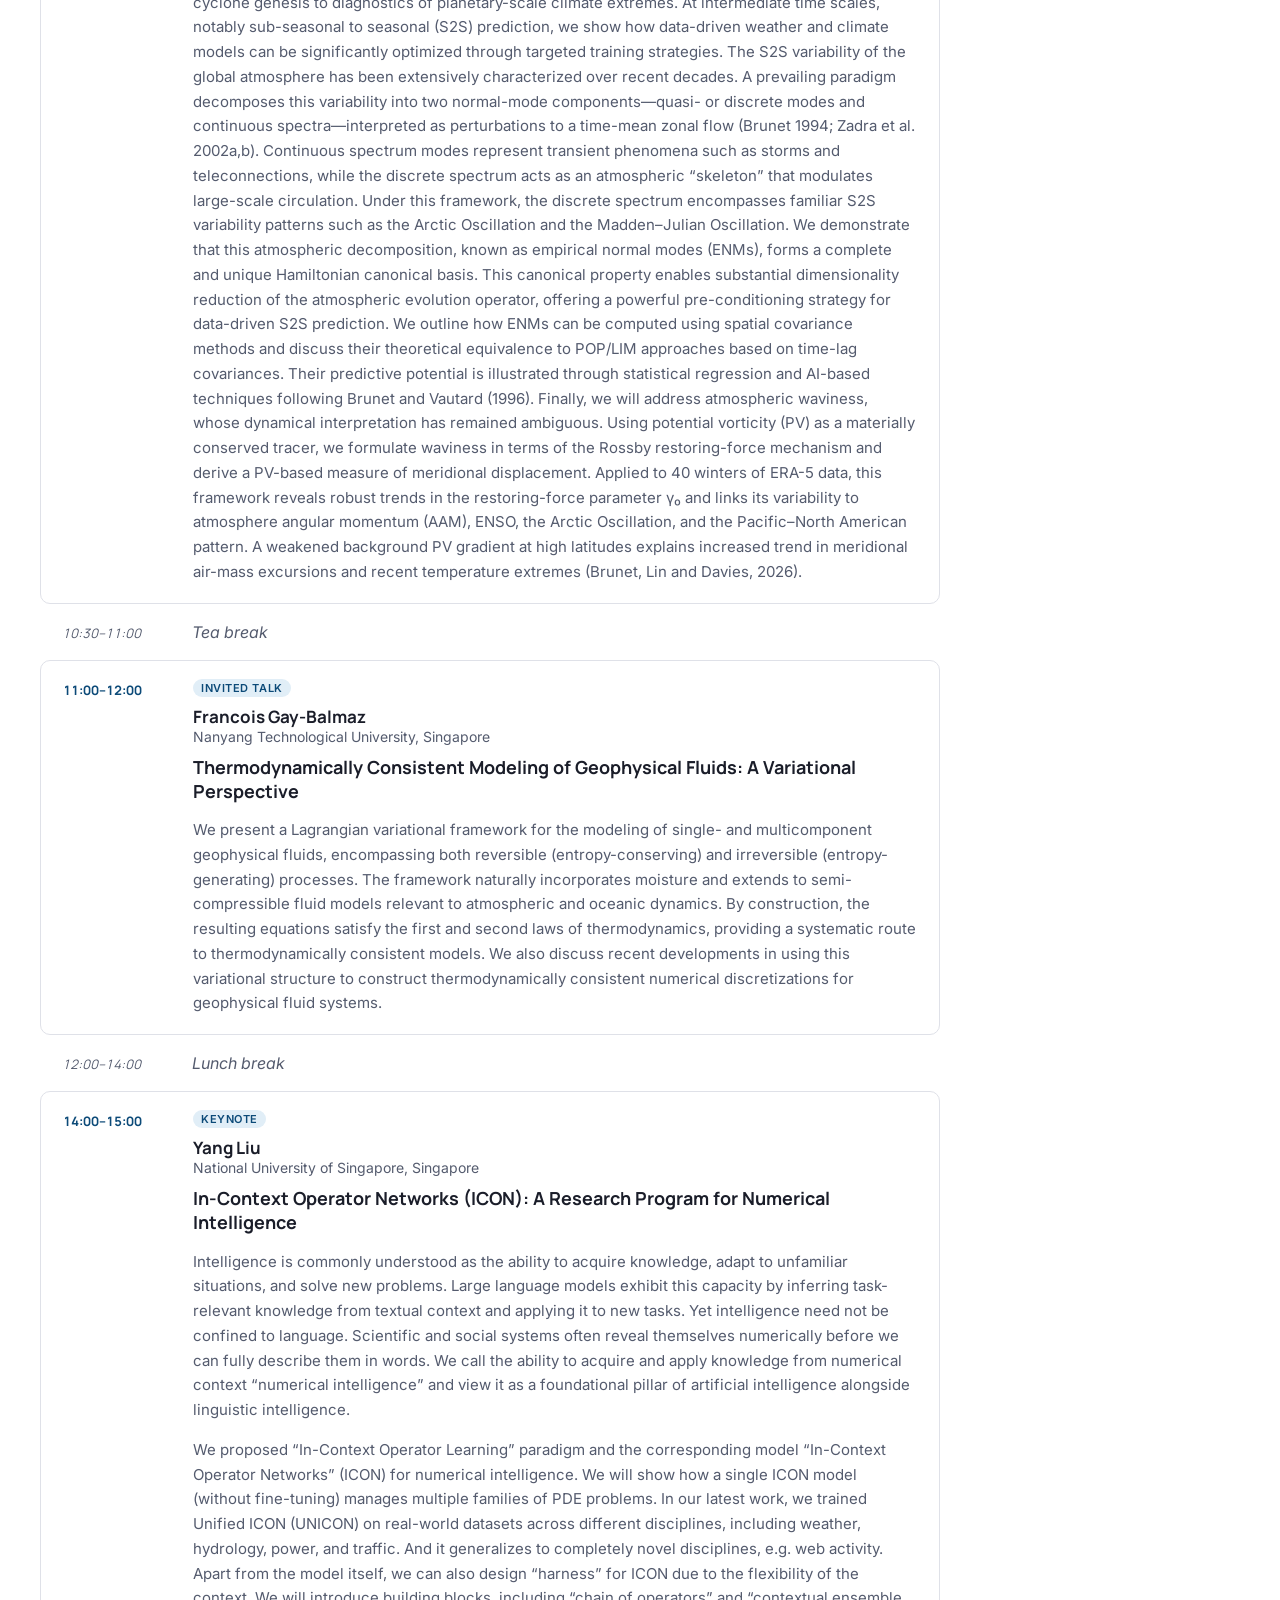
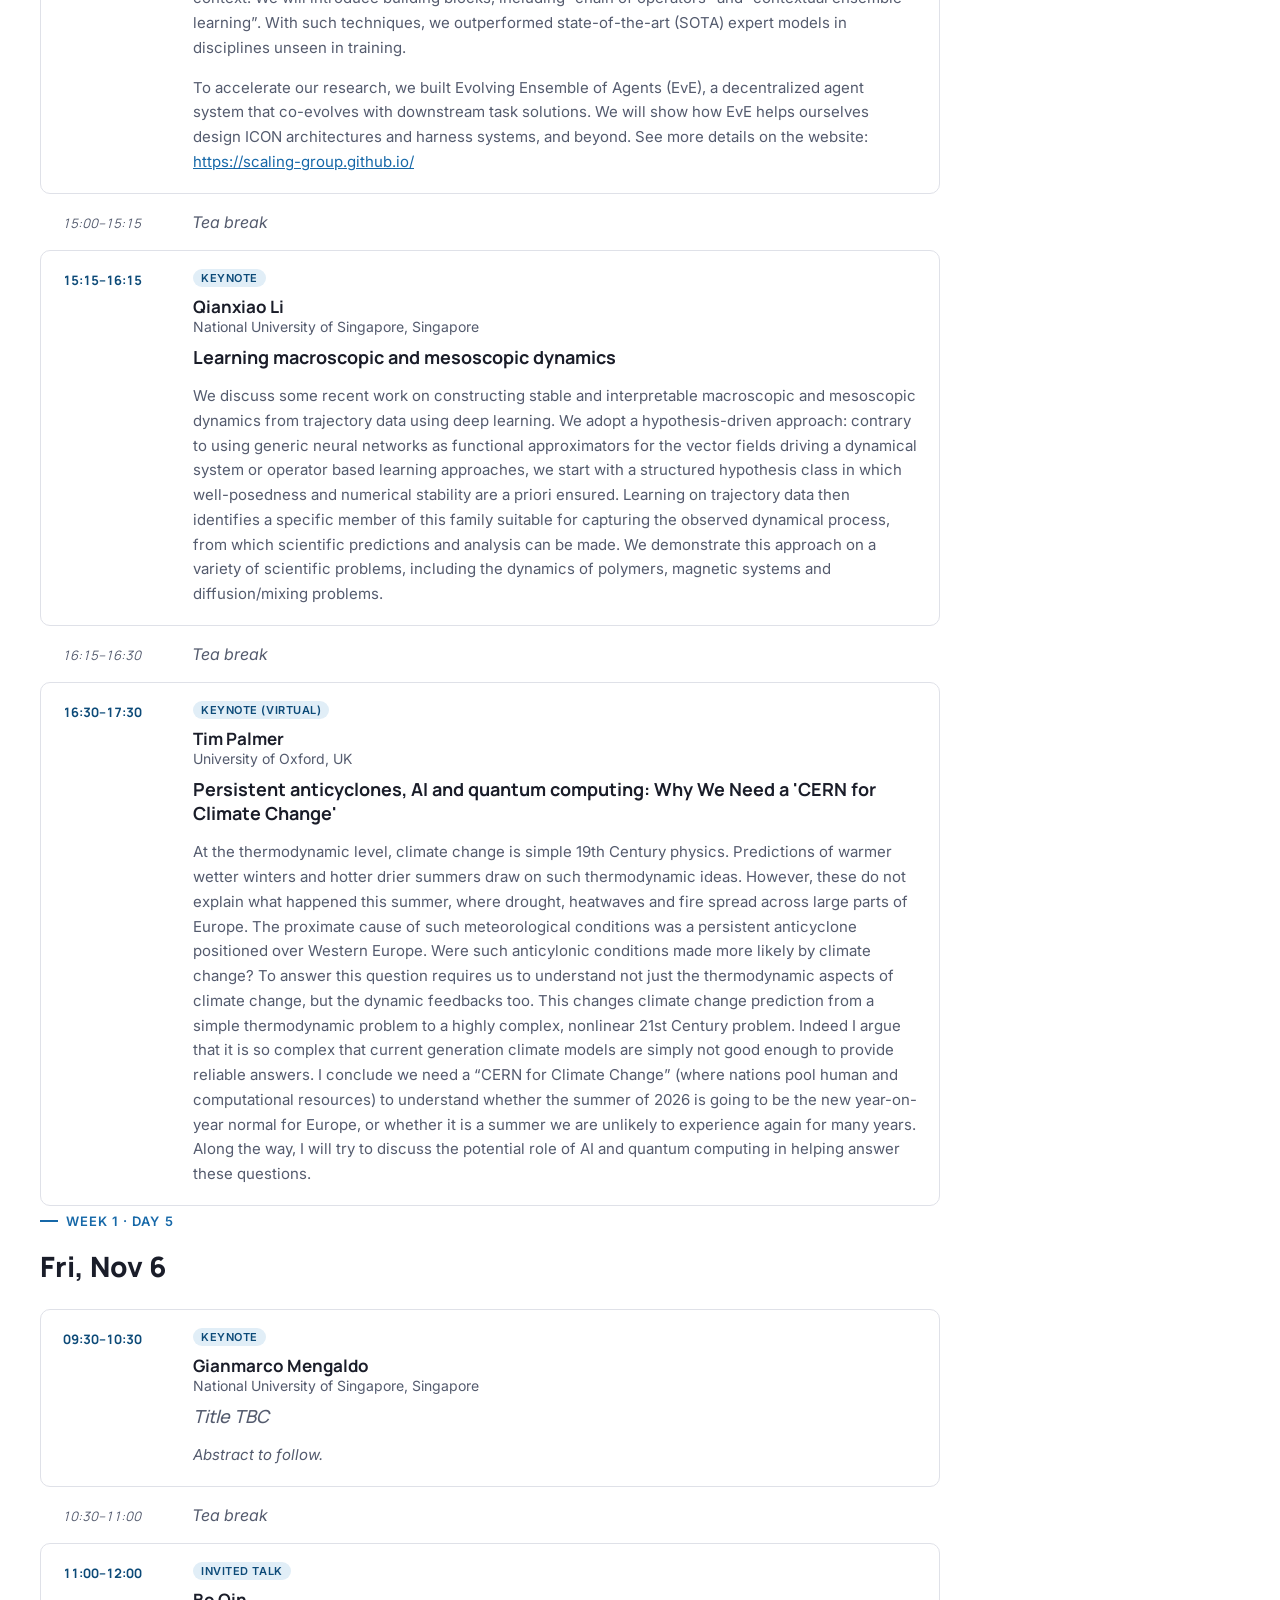
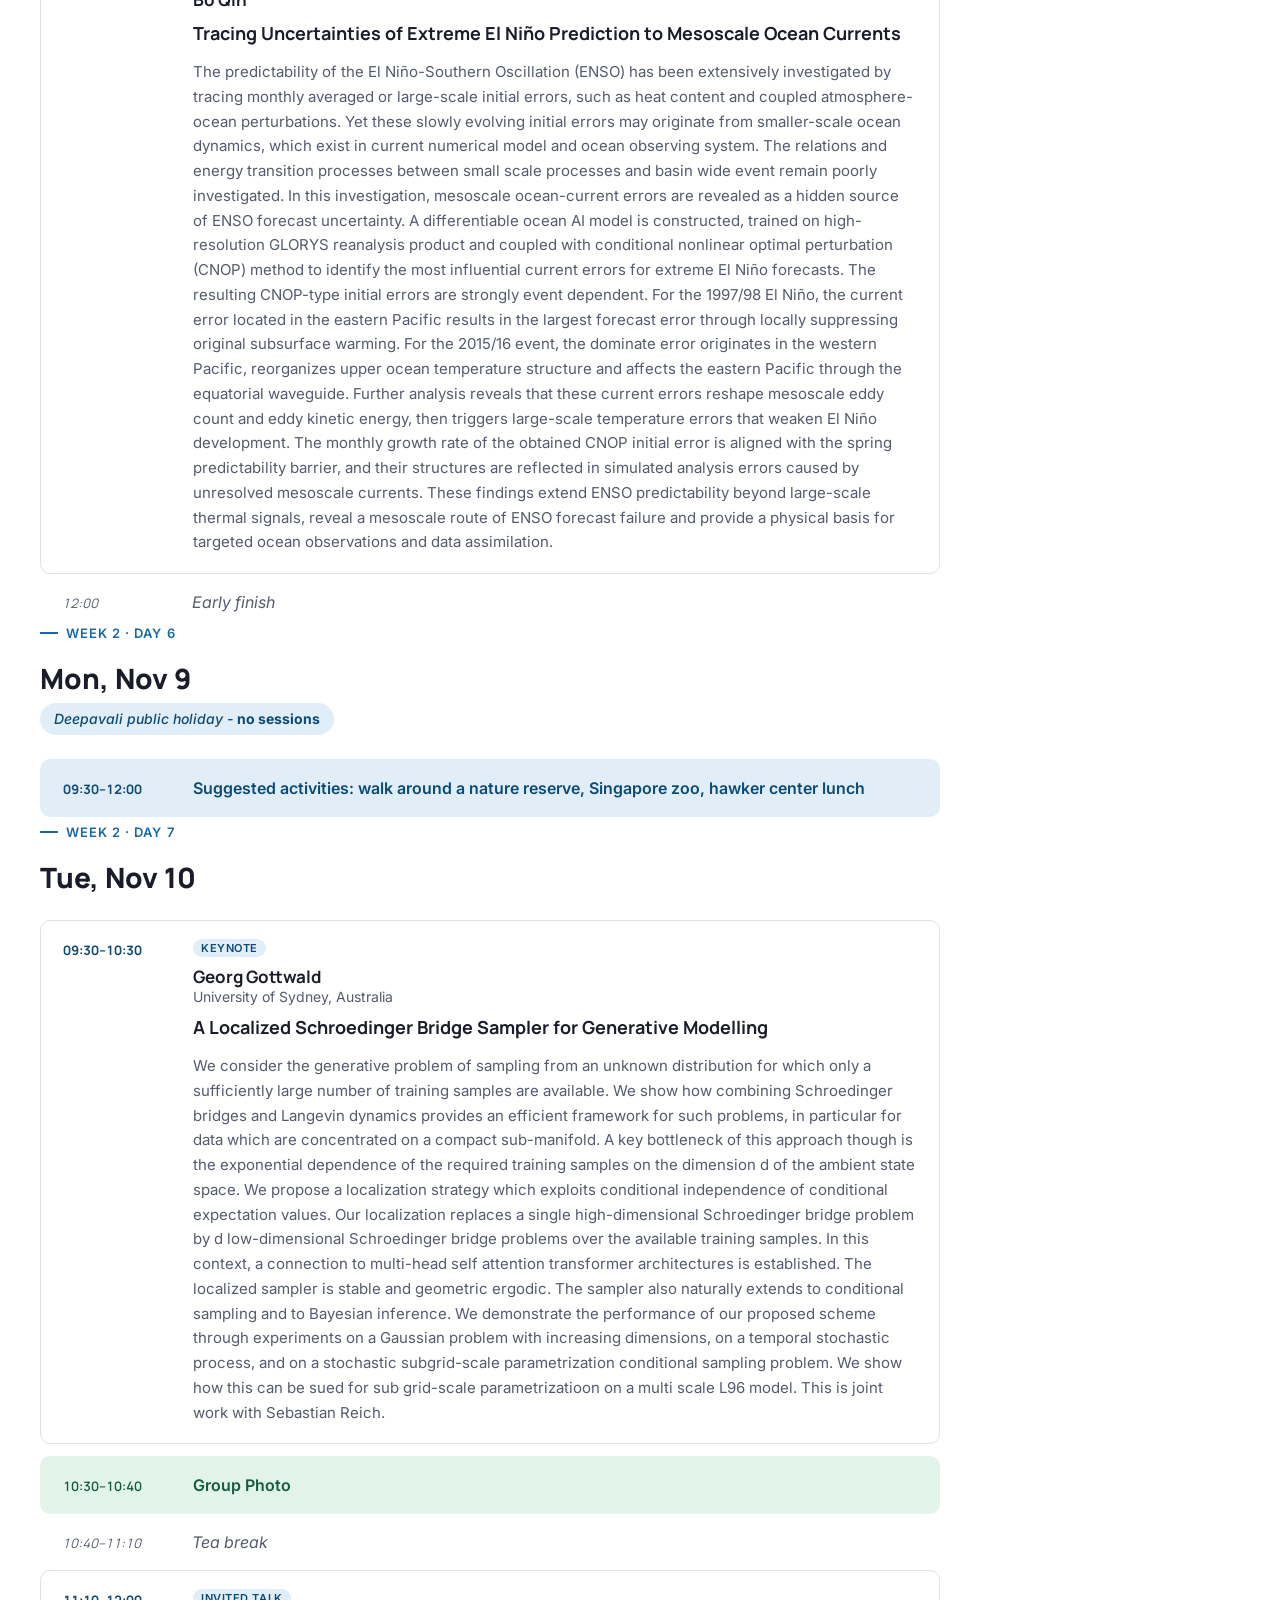
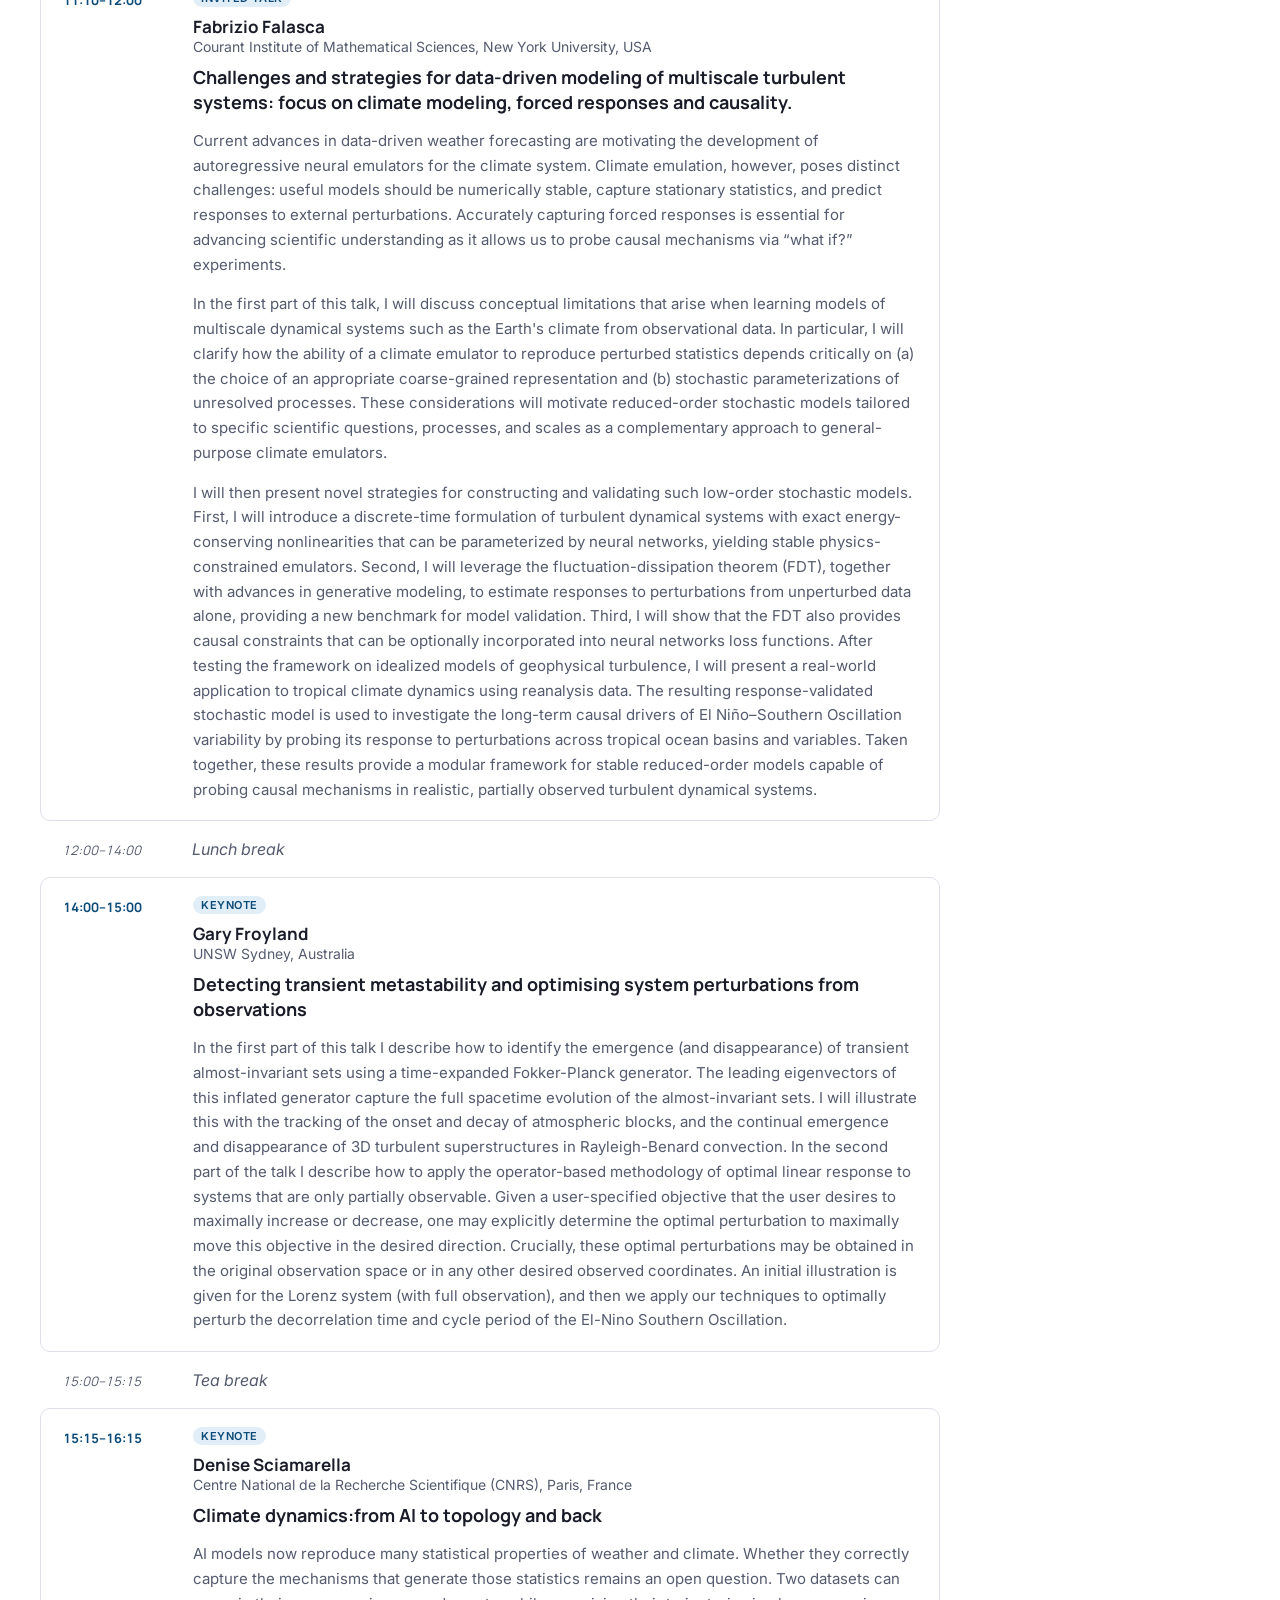
==== commit 0de29ff9: "adding titles to schedule" ====
--- a/schedule.html
+++ b/schedule.html
@@ -18,7 +18,7 @@
     <link rel="stylesheet" href="assets/css/bootstrap.min.css">
     <link rel="stylesheet" href="assets/css/responsive.css">
     <link rel="stylesheet" href="assets/css/style.css">
-    <link rel="stylesheet" href="assets/css/theme.css?v=10">
+    <link rel="stylesheet" href="assets/css/theme.css?v=11">
 
 </head>
 
@@ -103,8 +103,8 @@
     <script src="https://cdn.jsdelivr.net/npm/bootstrap@5.3.0/dist/js/bootstrap.bundle.min.js"></script>
 
     <!-- Programme: data + renderer -->
-    <script src="assets/data/program.js?v=6"></script>
-    <script src="assets/js/program.js?v=6"></script>
+    <script src="assets/data/program.js?v=7"></script>
+    <script src="assets/js/program.js?v=7"></script>
 </body>
 
 </html>
--- a/assets/css/theme.css
+++ b/assets/css/theme.css
@@ -1563,3 +1563,36 @@
 .session-speaker-plain {
     font-weight: 700;
 }
+
+/* Affiliation and talk title under the speaker name on the day cards */
+.session-affil-line {
+    display: -webkit-box;
+    -webkit-line-clamp: 2;
+    -webkit-box-orient: vertical;
+    overflow: hidden;
+    margin-top: 2px;
+    font-size: 11.5px;
+    font-weight: 500;
+    line-height: 1.35;
+    color: var(--ink-soft);
+}
+
+.session-row .session-talk-title {
+    display: block;
+    margin-top: 4px;
+    font-size: 12.5px;
+    font-weight: 500;
+    font-style: italic;
+    line-height: 1.4;
+    color: var(--ink);
+    text-decoration: none;
+}
+
+.session-row .session-talk-title:hover {
+    color: var(--accent);
+    text-decoration: underline;
+}
+
+.session-row .session-talk-title.is-tbc {
+    color: var(--ink-soft);
+}
